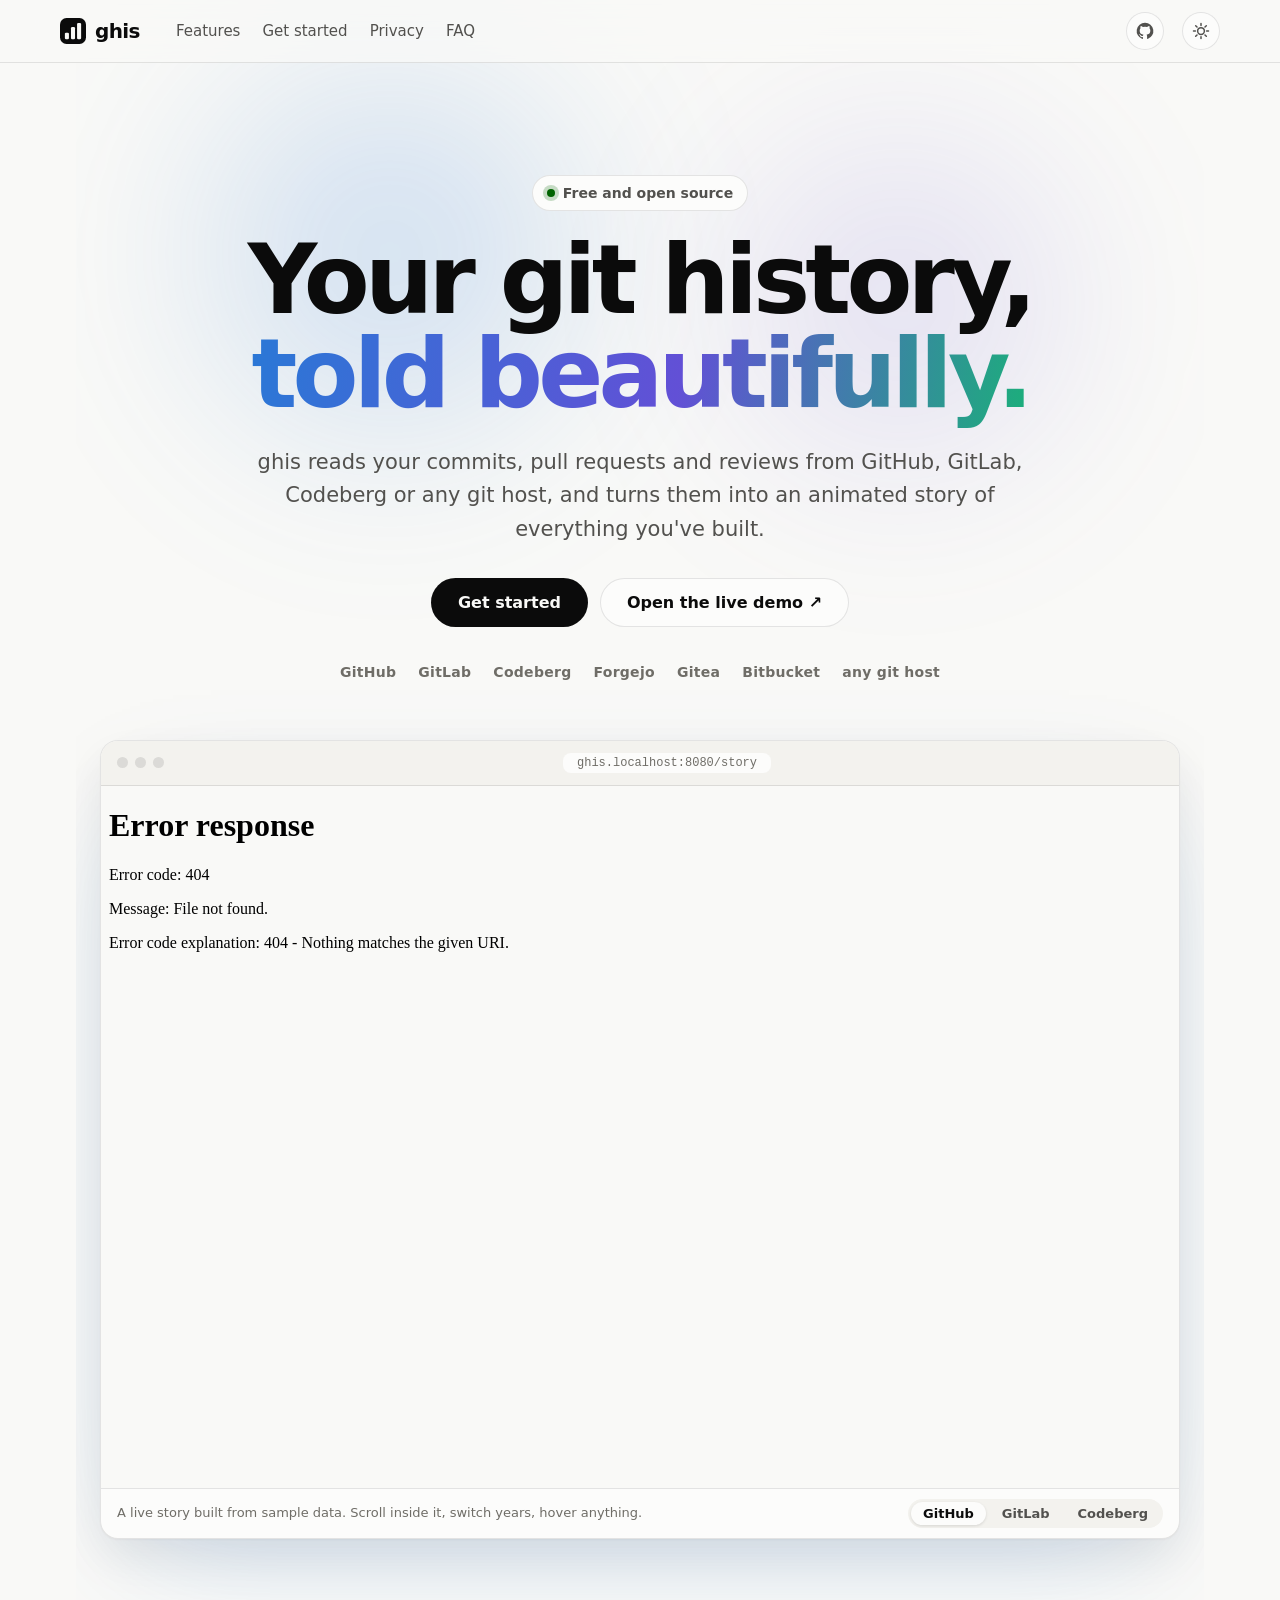
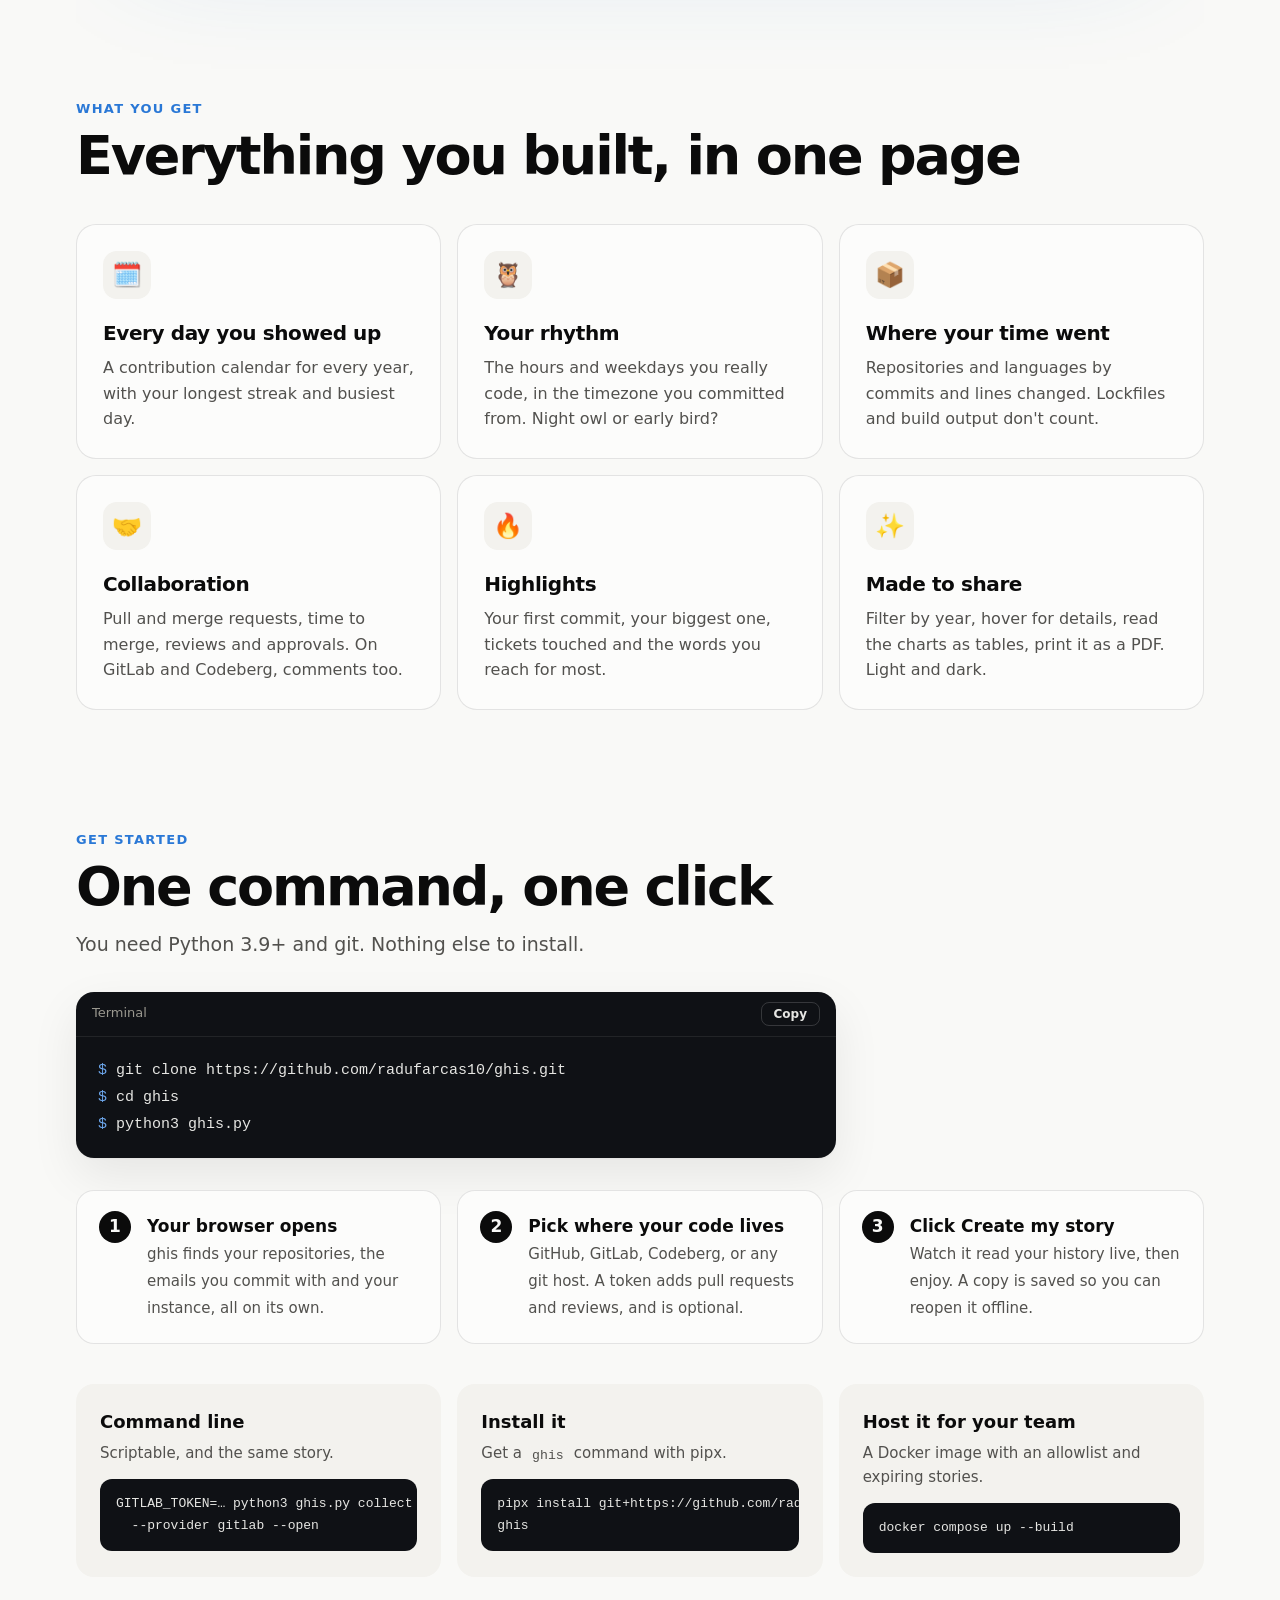
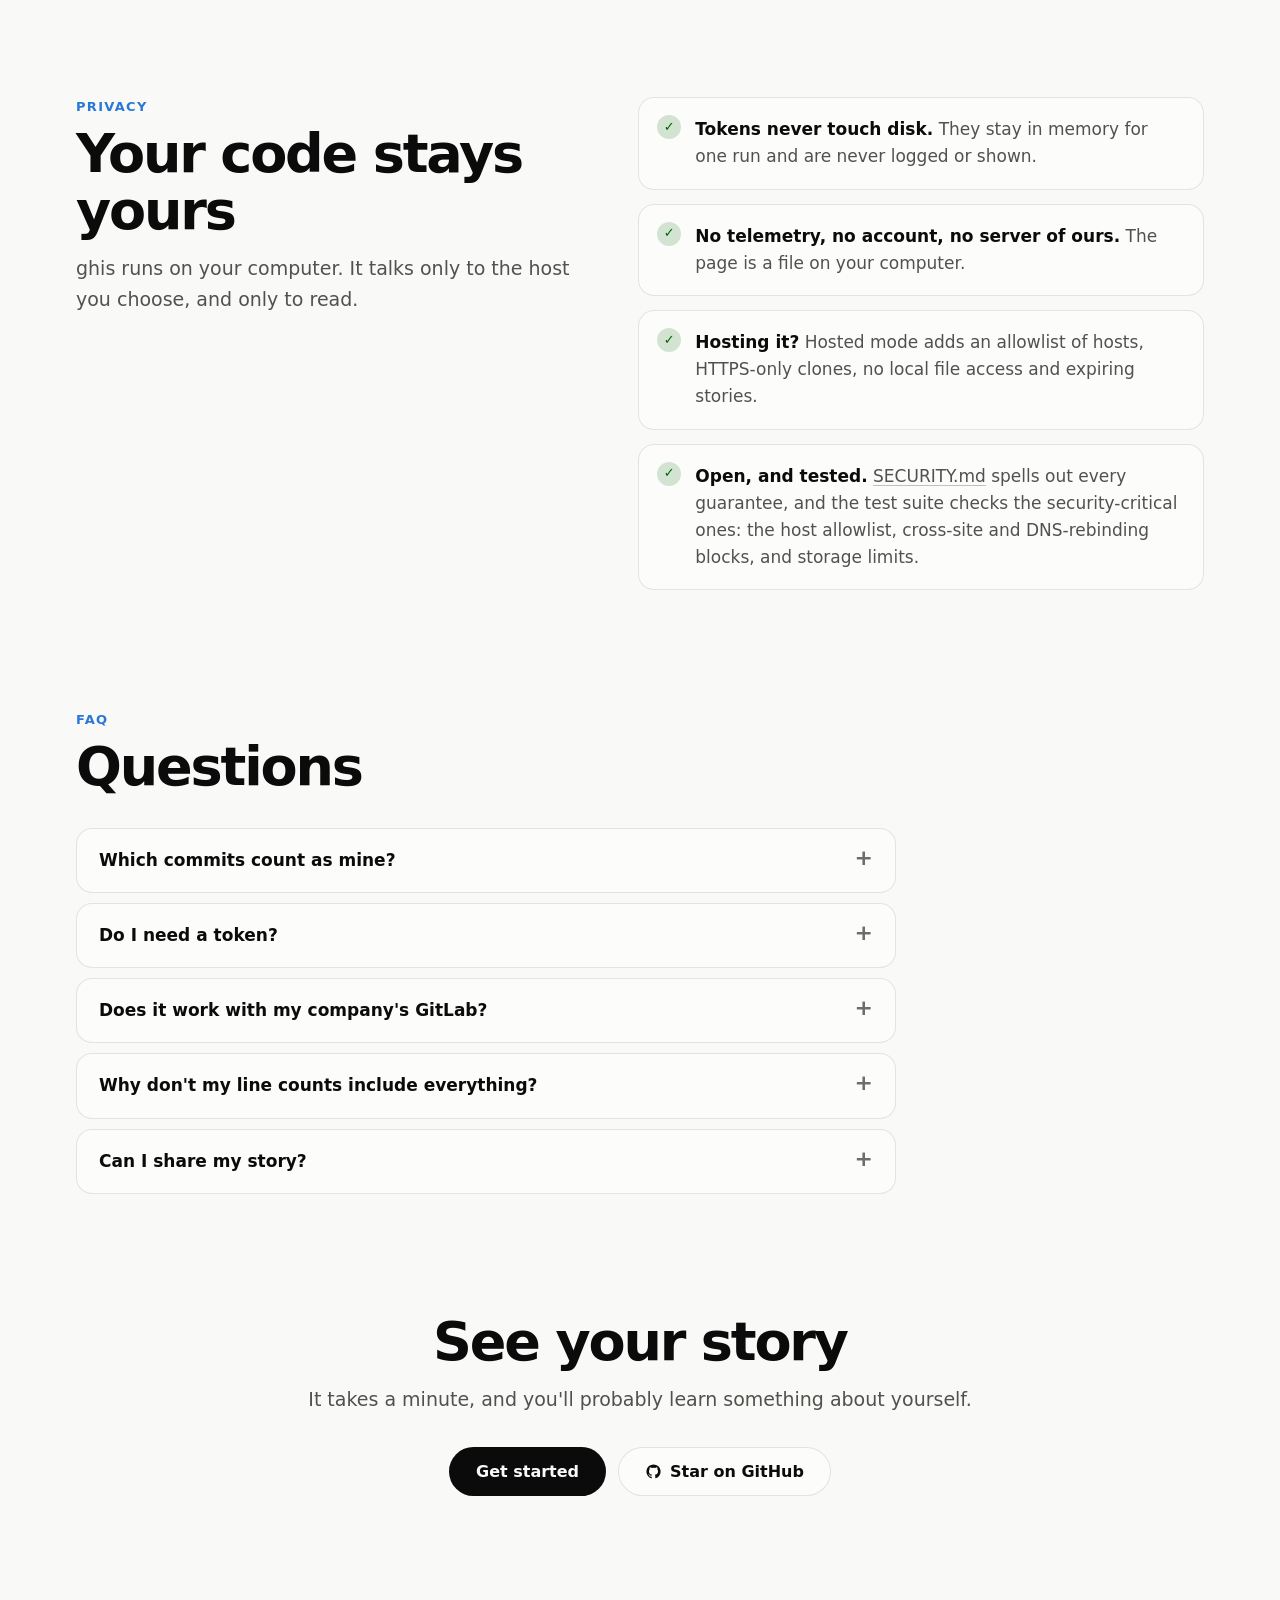
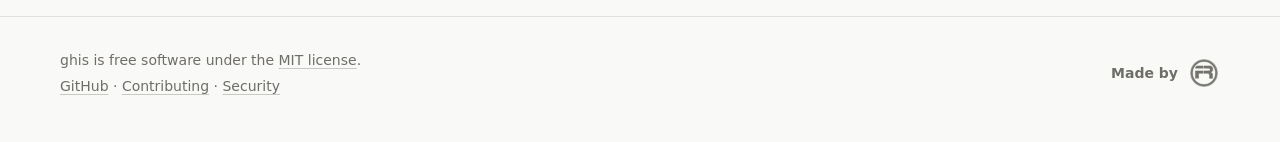
==== site/index.html @ 4e474284 "fix:v0.0.0.1footer" ====
<!doctype html>
<html lang="en">
<head>
	<meta charset="utf-8">
	<meta name="viewport" content="width=device-width, initial-scale=1">
	<meta name="color-scheme" content="light dark">
	<title>ghis · Your git history, told beautifully</title>
	<meta name="description" content="Turn your commits, pull requests and reviews from GitHub, GitLab, Codeberg or any git host into an animated story. Free, open source, private.">
	<meta name="author" content="Radu Farcas">
	<meta name="robots" content="index, follow, max-image-preview:large">
	<link rel="canonical" href="https://radufarcas10.github.io/ghis/">
	<meta name="theme-color" content="#f9f9f7" media="(prefers-color-scheme: light)">
	<meta name="theme-color" content="#0d0d0d" media="(prefers-color-scheme: dark)">

	<!-- Link previews (Open Graph: Slack, LinkedIn, Discord, iMessage...; Twitter / X) -->
	<meta property="og:site_name" content="ghis">
	<meta property="og:type" content="website">
	<meta property="og:url" content="https://radufarcas10.github.io/ghis/">
	<meta property="og:title" content="ghis · Your git history, told beautifully">
	<meta property="og:description" content="An animated story of everything you've built: your calendar, coding rhythm, repositories, languages, pull requests and highlights. Free and open source.">
	<meta property="og:image" content="https://radufarcas10.github.io/ghis/og.png">
	<meta property="og:image:width" content="1200">
	<meta property="og:image:height" content="630">
	<meta property="og:image:alt" content="ghis: your git history, told beautifully. A contribution calendar beside the title.">
	<meta property="og:locale" content="en_US">
	<meta name="twitter:card" content="summary_large_image">
	<meta name="twitter:title" content="ghis · Your git history, told beautifully">
	<meta name="twitter:description" content="An animated story of your commits, pull requests and reviews from GitHub, GitLab, Codeberg or any git host.">
	<meta name="twitter:image" content="https://radufarcas10.github.io/ghis/og.png">
	<meta name="twitter:image:alt" content="ghis: your git history, told beautifully.">

	<link rel="icon" href="favicon.svg" type="image/svg+xml">
	<link rel="icon" href="icon-192.png" type="image/png" sizes="192x192">
	<link rel="apple-touch-icon" href="apple-touch-icon.png">
	<link rel="manifest" href="site.webmanifest">
	<link rel="stylesheet" href="site.css">
	<script src="theme.js"></script>
	<script type="application/ld+json">
{
	"@context": "https://schema.org",
	"@graph": [
		{
			"@type": "WebSite",
			"@id": "https://radufarcas10.github.io/ghis/#website",
			"url": "https://radufarcas10.github.io/ghis/",
			"name": "ghis",
			"description": "Turn your commits, pull requests and reviews from GitHub, GitLab, Codeberg or any git host into an animated story. Free, open source, private.",
			"inLanguage": "en"
		},
		{
			"@type": "SoftwareApplication",
			"@id": "https://radufarcas10.github.io/ghis/#app",
			"name": "ghis",
			"url": "https://radufarcas10.github.io/ghis/",
			"description": "Turn your commits, pull requests and reviews from GitHub, GitLab, Codeberg or any git host into an animated story. Free, open source, private.",
			"applicationCategory": "DeveloperApplication",
			"operatingSystem": "Linux, macOS, Windows",
			"softwareRequirements": "Python 3.9+, git 2.31+",
			"license": "https://opensource.org/licenses/MIT",
			"isAccessibleForFree": true,
			"offers": {
				"@type": "Offer",
				"price": "0",
				"priceCurrency": "USD"
			},
			"image": "https://radufarcas10.github.io/ghis/og.png",
			"screenshot": "https://radufarcas10.github.io/ghis/og.png",
			"author": {
				"@type": "Person",
				"name": "Radu Farcas",
				"url": "https://radufarcas.dev"
			},
			"sameAs": [
				"https://github.com/radufarcas10/ghis"
			]
		},
		{
			"@type": "SoftwareSourceCode",
			"name": "ghis",
			"codeRepository": "https://github.com/radufarcas10/ghis",
			"programmingLanguage": [
				"Python",
				"JavaScript"
			],
			"license": "https://opensource.org/licenses/MIT",
			"targetProduct": {
				"@id": "https://radufarcas10.github.io/ghis/#app"
			}
		},
		{
			"@type": "FAQPage",
			"mainEntity": [
				{
					"@type": "Question",
					"name": "Which commits count as mine?",
					"acceptedAnswer": {
						"@type": "Answer",
						"text": "Commits whose author email is one of yours. ghis finds them on its own: your account's emails, plus every address you committed with under your git name. You can add more."
					}
				},
				{
					"@type": "Question",
					"name": "Do I need a token?",
					"acceptedAnswer": {
						"@type": "Answer",
						"text": "No. Without one, ghis reads the repositories already on your computer. With a token it also includes pull or merge requests, reviews, repositories you never cloned and, on GitLab and Codeberg, your comments. If the gh or glab CLI is signed in, ghis uses that."
					}
				},
				{
					"@type": "Question",
					"name": "Does it work with my company's GitLab?",
					"acceptedAnswer": {
						"@type": "Answer",
						"text": "Yes. Self-managed GitLab, GitHub Enterprise Server, Forgejo and Gitea all work. ghis even reads your instance from the remotes of the repositories you have checked out."
					}
				},
				{
					"@type": "Question",
					"name": "Why don't my line counts include everything?",
					"acceptedAnswer": {
						"@type": "Answer",
						"text": "Lockfiles, build output, vendored code and snapshots are left out, so one npm install doesn't outweigh a year of work. Pass --count-all-files to include them."
					}
				},
				{
					"@type": "Question",
					"name": "Can I share my story?",
					"acceptedAnswer": {
						"@type": "Answer",
						"text": "Yes: print it to PDF, or share out/history.json and open it on any ghis server. Remember that it contains your commit messages and repository names."
					}
				}
			]
		}
	]
}
	</script>
</head>
<body>
	<header class="nav">
		<a class="brand" href="#top" aria-label="ghis home">
			<svg width="1em" height="1em" viewBox="0 0 32 32" aria-hidden="true"><rect width="32" height="32" rx="8" fill="currentColor"/><g fill="var(--page)"><rect x="6" y="18" width="5" height="8" rx="1.5"/><rect x="13.5" y="11" width="5" height="15" rx="1.5"/><rect x="21" y="6" width="5" height="20" rx="1.5"/></g></svg>
			ghis
		</a>
		<nav class="nav-links" aria-label="Sections">
			<a href="#features">Features</a>
			<a href="#start">Get started</a>
			<a href="#privacy">Privacy</a>
			<a href="#faq">FAQ</a>
		</nav>
		<span class="spacer"></span>
		<a class="btn primary small nav-cta" href="#start">Get started</a>
		<a class="icon-btn github" data-repo-link href="https://github.com/radufarcas10/ghis" target="_blank" rel="noopener" aria-label="ghis on GitHub" title="ghis on GitHub">
				<svg width="1em" height="1em" viewBox="0 0 24 24" aria-hidden="true"><path fill="currentColor" d="M12 2a10 10 0 0 0-3.16 19.49c.5.09.68-.22.68-.48v-1.7c-2.78.6-3.37-1.34-3.37-1.34-.45-1.16-1.11-1.47-1.11-1.47-.91-.62.07-.6.07-.6 1 .07 1.53 1.03 1.53 1.03.9 1.52 2.34 1.08 2.91.83.09-.65.35-1.08.63-1.33-2.22-.25-4.55-1.11-4.55-4.94 0-1.09.39-1.98 1.03-2.68-.1-.25-.45-1.27.1-2.64 0 0 .84-.27 2.75 1.02a9.6 9.6 0 0 1 5 0c1.91-1.29 2.75-1.02 2.75-1.02.55 1.37.2 2.39.1 2.64.64.7 1.03 1.59 1.03 2.68 0 3.84-2.34 4.68-4.57 4.93.36.31.68.92.68 1.85v2.74c0 .27.18.58.69.48A10 10 0 0 0 12 2Z"/></svg>
			</a>
		<button class="icon-btn" type="button" data-theme-toggle aria-label="Switch light or dark theme">
			<svg width="1em" height="1em" viewBox="0 0 24 24" fill="none" stroke="currentColor" stroke-width="2" stroke-linecap="round" aria-hidden="true"><circle cx="12" cy="12" r="4.5"/><path d="M12 2v2.5M12 19.5V22M2 12h2.5M19.5 12H22M4.9 4.9l1.8 1.8M17.3 17.3l1.8 1.8M4.9 19.1l1.8-1.8M17.3 6.7l1.8-1.8"/></svg>
		</button>
	</header>

	<main id="top">
		<section class="hero">
			<p class="badge"><span class="dot" aria-hidden="true"></span>Free and open source</p>
			<h1>Your git history,<br><em>told beautifully.</em></h1>
			<p class="lead">ghis reads your commits, pull requests and reviews from GitHub, GitLab, Codeberg or any git host, and turns them into an animated story of everything you've built.</p>
			<div class="cta">
				<a class="btn primary" href="#start">Get started</a>
				<a class="btn" href="demo/" target="_blank" rel="noopener" id="demo-open">Open the live demo ↗</a>
			</div>
			<p class="hosts" aria-label="Works with">
				<span>GitHub</span><span>GitLab</span><span>Codeberg</span><span>Forgejo</span><span>Gitea</span><span>Bitbucket</span><span>any git host</span>
			</p>

			<figure class="window">
				<div class="window-bar" aria-hidden="true"><i></i><i></i><i></i><span>ghis.localhost:8080/story</span></div>
				<div class="frame">
					<iframe src="demo/" title="A live ghis story built from sample data" loading="lazy" id="demo-frame"></iframe>
					<a class="tap" id="demo-tap" href="demo/" target="_blank" rel="noopener"><span>Tap to open the live demo ↗</span></a>
				</div>
				<figcaption>
					<span>A live story built from sample data. Scroll inside it, switch years, hover anything.</span>
					<span class="demo-switch" role="group" aria-label="Demo story">
						<button type="button" data-demo="demo/" aria-pressed="true">GitHub</button>
						<button type="button" data-demo="demo/gitlab/" aria-pressed="false">GitLab</button>
						<button type="button" data-demo="demo/codeberg/" aria-pressed="false">Codeberg</button>
					</span>
				</figcaption>
			</figure>
		</section>

		<section class="block reveal" id="features">
			<p class="kicker">What you get</p>
			<h2>Everything you built, in one page</h2>
			<div class="features">
				<article class="feature"><span class="f-icon" aria-hidden="true">🗓️</span><h3>Every day you showed up</h3><p>A contribution calendar for every year, with your longest streak and busiest day.</p></article>
				<article class="feature"><span class="f-icon" aria-hidden="true">🦉</span><h3>Your rhythm</h3><p>The hours and weekdays you really code, in the timezone you committed from. Night owl or early bird?</p></article>
				<article class="feature"><span class="f-icon" aria-hidden="true">📦</span><h3>Where your time went</h3><p>Repositories and languages by commits and lines changed. Lockfiles and build output don't count.</p></article>
				<article class="feature"><span class="f-icon" aria-hidden="true">🤝</span><h3>Collaboration</h3><p>Pull and merge requests, time to merge, reviews and approvals. On GitLab and Codeberg, comments too.</p></article>
				<article class="feature"><span class="f-icon" aria-hidden="true">🔥</span><h3>Highlights</h3><p>Your first commit, your biggest one, tickets touched and the words you reach for most.</p></article>
				<article class="feature"><span class="f-icon" aria-hidden="true">✨</span><h3>Made to share</h3><p>Filter by year, hover for details, read the charts as tables, print it as a PDF. Light and dark.</p></article>
			</div>
		</section>

		<section class="block reveal" id="start">
			<p class="kicker">Get started</p>
			<h2>One command, one click</h2>
			<p class="sub">You need Python 3.9+ and git. Nothing else to install.</p>
			<div class="code-card">
				<div class="code-head"><span>Terminal</span><button class="copy" type="button" data-copy="quickstart">Copy</button></div>
				<pre id="quickstart"><code><span class="c">$</span> git clone <span data-repo-clone>https://github.com/radufarcas10/ghis.git</span>
<span class="c">$</span> cd ghis
<span class="c">$</span> python3 ghis.py</code></pre>
			</div>
			<ol class="steps">
				<li><b>Your browser opens</b><span>ghis finds your repositories, the emails you commit with and your instance, all on its own.</span></li>
				<li><b>Pick where your code lives</b><span>GitHub, GitLab, Codeberg, or any git host. A token adds pull requests and reviews, and is optional.</span></li>
				<li><b>Click Create my story</b><span>Watch it read your history live, then enjoy. A copy is saved so you can reopen it offline.</span></li>
			</ol>

			<div class="ways">
				<article class="way">
					<h3>Command line</h3>
					<p>Scriptable, and the same story.</p>
					<pre><code>GITLAB_TOKEN=… python3 ghis.py collect \
  --provider gitlab --open</code></pre>
				</article>
				<article class="way">
					<h3>Install it</h3>
					<p>Get a <code>ghis</code> command with pipx.</p>
					<pre><code>pipx install <span data-repo-pip>git+https://github.com/radufarcas10/ghis</span>
ghis</code></pre>
				</article>
				<article class="way">
					<h3>Host it for your team</h3>
					<p>A Docker image with an allowlist and expiring stories.</p>
					<pre><code>docker compose up --build</code></pre>
				</article>
			</div>
		</section>

		<section class="block reveal split" id="privacy">
			<div>
				<p class="kicker">Privacy</p>
				<h2>Your code stays yours</h2>
				<p class="sub">ghis runs on your computer. It talks only to the host you choose, and only to read.</p>
			</div>
			<ul class="checks">
				<li><b>Tokens never touch disk.</b> They stay in memory for one run and are never logged or shown.</li>
				<li><b>No telemetry, no account, no server of ours.</b> The page is a file on your computer.</li>
				<li><b>Hosting it?</b> Hosted mode adds an allowlist of hosts, HTTPS-only clones, no local file access and expiring stories.</li>
				<li><b>Open, and tested.</b> <a data-repo-file="SECURITY.md" href="https://github.com/radufarcas10/ghis/blob/main/SECURITY.md">SECURITY.md</a> spells out every guarantee, and the test suite checks the security-critical ones: the host allowlist, cross-site and DNS-rebinding blocks, and storage limits.</li>
			</ul>
		</section>

		<section class="block reveal" id="faq">
			<p class="kicker">FAQ</p>
			<h2>Questions</h2>
			<div class="faq">
				<details><summary>Which commits count as mine?</summary><div class="answer"><p>Commits whose author email is one of yours. ghis finds them on its own: your account's emails, plus every address you committed with under your git name. You can add more.</p></div></details>
				<details><summary>Do I need a token?</summary><div class="answer"><p>No. Without one, ghis reads the repositories already on your computer. With a token it also includes pull or merge requests, reviews, repositories you never cloned and, on GitLab and Codeberg, your comments. If the <code>gh</code> or <code>glab</code> CLI is signed in, ghis uses that.</p></div></details>
				<details><summary>Does it work with my company's GitLab?</summary><div class="answer"><p>Yes. Self-managed GitLab, GitHub Enterprise Server, Forgejo and Gitea all work. ghis even reads your instance from the remotes of the repositories you have checked out.</p></div></details>
				<details><summary>Why don't my line counts include everything?</summary><div class="answer"><p>Lockfiles, build output, vendored code and snapshots are left out, so one <code>npm install</code> doesn't outweigh a year of work. Pass <code>--count-all-files</code> to include them.</p></div></details>
				<details><summary>Can I share my story?</summary><div class="answer"><p>Yes: print it to PDF, or share <code>out/history.json</code> and open it on any ghis server. Remember that it contains your commit messages and repository names.</p></div></details>
			</div>
		</section>

		<section class="block final reveal">
			<h2>See your story</h2>
			<p class="sub">It takes a minute, and you'll probably learn something about yourself.</p>
			<div class="cta">
				<a class="btn primary" href="#start">Get started</a>
				<a class="btn" data-repo-link href="https://github.com/radufarcas10/ghis" target="_blank" rel="noopener"><svg width="1em" height="1em" viewBox="0 0 24 24" aria-hidden="true"><path fill="currentColor" d="M12 2a10 10 0 0 0-3.16 19.49c.5.09.68-.22.68-.48v-1.7c-2.78.6-3.37-1.34-3.37-1.34-.45-1.16-1.11-1.47-1.11-1.47-.91-.62.07-.6.07-.6 1 .07 1.53 1.03 1.53 1.03.9 1.52 2.34 1.08 2.91.83.09-.65.35-1.08.63-1.33-2.22-.25-4.55-1.11-4.55-4.94 0-1.09.39-1.98 1.03-2.68-.1-.25-.45-1.27.1-2.64 0 0 .84-.27 2.75 1.02a9.6 9.6 0 0 1 5 0c1.91-1.29 2.75-1.02 2.75-1.02.55 1.37.2 2.39.1 2.64.64.7 1.03 1.59 1.03 2.68 0 3.84-2.34 4.68-4.57 4.93.36.31.68.92.68 1.85v2.74c0 .27.18.58.69.48A10 10 0 0 0 12 2Z"/></svg>Star on GitHub</a>
			</div>
		</section>
	</main>

	<footer class="foot">
		<div class="foot-inner">
			<div>
				<p>ghis is free software under the <a data-repo-file="LICENSE" href="https://github.com/radufarcas10/ghis/blob/main/LICENSE">MIT license</a>.</p>
				<p><a data-repo-link href="https://github.com/radufarcas10/ghis">GitHub</a> · <a data-repo-file="CONTRIBUTING.md" href="https://github.com/radufarcas10/ghis/blob/main/CONTRIBUTING.md">Contributing</a> · <a data-repo-file="SECURITY.md" href="https://github.com/radufarcas10/ghis/blob/main/SECURITY.md">Security</a></p>
			</div>
			<a class="maker" href="https://radufarcas.dev" target="_blank" rel="noopener author" title="Radu Farcas · radufarcas.dev">
				Made by <span class="maker-logo" role="img" aria-label="Radu Farcas"></span>
			</a>
		</div>
	</footer>

	<script src="site.js"></script>
</body>
</html>
---- site/site.css ----
/* ghis website. Same tokens as the app (src/ghis/web/style.css) so the two feel like one product. */

:root {
	color-scheme: light;
	--page: #f9f9f7;
	--surface: #fcfcfb;
	--surface-2: #f3f2ee;
	--ink: #0b0b0b;
	--ink-2: #52514e;
	--muted: #6f6d67;
	--border: rgba(11, 11, 11, 0.1);
	--shadow: 0 1px 2px rgba(11, 11, 11, 0.04), 0 18px 48px rgba(11, 11, 11, 0.08);
	--accent: #2a78d6;
	--violet: #6250d6;
	--aqua: #1baf7a;
	--good: #006300;
	--code: #0f1115;
	--code-ink: #e6e6e3;
	--glow-1: rgba(42, 120, 214, 0.22);
	--glow-2: rgba(98, 80, 214, 0.16);
	--font: system-ui, -apple-system, 'Segoe UI', Roboto, sans-serif;
	--mono: ui-monospace, 'SF Mono', 'Cascadia Mono', Menlo, monospace;
	--ease: cubic-bezier(0.2, 0.8, 0.2, 1);
}

@media (prefers-color-scheme: dark) {
	:root:not([data-theme='light']) {
		color-scheme: dark;
		--page: #0d0d0d;
		--surface: #1a1a19;
		--surface-2: #232321;
		--ink: #f0efec;
		--ink-2: #c3c2b7;
		--muted: #9a988f;
		--border: rgba(255, 255, 255, 0.1);
		--shadow: 0 1px 2px rgba(0, 0, 0, 0.5), 0 18px 48px rgba(0, 0, 0, 0.45);
		--accent: #3987e5;
		--violet: #9085e9;
		--aqua: #199e70;
		--good: #0ca30c;
		--code: #121212;
		--glow-1: rgba(57, 135, 229, 0.24);
		--glow-2: rgba(144, 133, 233, 0.18);
	}
}

:root[data-theme='dark'] {
	color-scheme: dark;
	--page: #0d0d0d;
	--surface: #1a1a19;
	--surface-2: #232321;
	--ink: #f0efec;
	--ink-2: #c3c2b7;
	--muted: #9a988f;
	--border: rgba(255, 255, 255, 0.1);
	--shadow: 0 1px 2px rgba(0, 0, 0, 0.5), 0 18px 48px rgba(0, 0, 0, 0.45);
	--accent: #3987e5;
	--violet: #9085e9;
	--aqua: #199e70;
	--good: #0ca30c;
	--code: #121212;
	--glow-1: rgba(57, 135, 229, 0.24);
	--glow-2: rgba(144, 133, 233, 0.18);
}

/* Theme switch, shared with the app's theme.js. */
::view-transition-old(root), ::view-transition-new(root) {
	animation-duration: 0.6s;
	animation-timing-function: cubic-bezier(0.4, 0, 0.2, 1);
}
.theme-fade, .theme-fade * { transition: background-color 0.6s ease, color 0.6s ease, border-color 0.6s ease !important; }

*, *::before, *::after { box-sizing: border-box; }
[hidden] { display: none !important; }
html { scroll-behavior: smooth; scroll-padding-top: 80px; -webkit-text-size-adjust: 100%; }
body { margin: 0; background: var(--page); color: var(--ink); font: 17px/1.6 var(--font); -webkit-font-smoothing: antialiased; overflow-x: hidden; }
a { color: inherit; text-underline-offset: 3px; text-decoration-color: color-mix(in srgb, currentColor 35%, transparent); }
a:hover { text-decoration-color: currentColor; }
code { font: 0.88em var(--mono); background: var(--surface-2); padding: 0.12em 0.4em; border-radius: 6px; }
:focus-visible { outline: 2px solid var(--accent); outline-offset: 3px; border-radius: 6px; }

/* ------------------------------------------------------------------ nav */

.nav {
	position: sticky; top: 0; z-index: 10; display: flex; align-items: center; gap: 18px;
	padding: 12px max(16px, calc((100vw - 1160px) / 2));
	background: color-mix(in srgb, var(--page) 76%, transparent);
	backdrop-filter: saturate(1.5) blur(16px); -webkit-backdrop-filter: saturate(1.5) blur(16px);
	border-bottom: 1px solid var(--border);
}
.brand { display: inline-flex; align-items: center; gap: 9px; font-weight: 800; font-size: 20px; letter-spacing: -0.03em; text-decoration: none; }
.brand svg { width: 26px; height: 26px; }
.nav-links { display: flex; gap: 22px; margin-left: 18px; }
.nav-links a { text-decoration: none; color: var(--ink-2); font-size: 15px; font-weight: 500; }
.nav-links a:hover { color: var(--ink); }
.spacer { flex: 1; }

.btn {
	display: inline-flex; align-items: center; gap: 8px; padding: 11px 20px; border-radius: 999px;
	border: 1px solid var(--border); background: var(--surface); color: var(--ink);
	font: 600 15px var(--font); text-decoration: none; cursor: pointer;
	transition: transform 0.18s var(--ease), box-shadow 0.25s;
}
.btn:hover { transform: translateY(-2px); box-shadow: var(--shadow); }
.btn.primary { background: var(--ink); color: var(--page); border-color: transparent; }
.btn.ghost { padding: 7px 14px; font-size: 14px; }
.btn.small { padding: 7px 14px; font-size: 14px; }
.nav-cta { display: none; }
.btn svg { width: 17px; height: 17px; }
.icon-btn { display: grid; place-items: center; width: 38px; height: 38px; border-radius: 50%; border: 1px solid var(--border); background: var(--surface); color: var(--ink-2); cursor: pointer; transition: transform 0.25s var(--ease); }
.icon-btn:hover { transform: rotate(-15deg); color: var(--ink); }
.icon-btn svg { width: 18px; height: 18px; }
.icon-btn.github svg { width: 20px; height: 20px; }

/* ------------------------------------------------------------------ hero */

main { max-width: 1160px; margin: 0 auto; padding: 0 16px; }

.hero {
	position: relative; isolation: isolate; text-align: center; padding: clamp(56px, 10vw, 112px) 0 40px;
	/* The glows below are wider than a phone; clipped here they cannot widen the page (which
	   phones answer by zooming the whole page out). `hidden` is the fallback for old Safari. */
	overflow-x: hidden;
	overflow-x: clip;
}
.hero::before, .hero::after {
	content: ''; position: absolute; z-index: -1; border-radius: 50%; filter: blur(70px); pointer-events: none;
	animation: drift 20s ease-in-out infinite alternate;
}
.hero::before { width: 620px; height: 620px; left: calc(50% - 560px); top: -120px; background: radial-gradient(circle, var(--glow-1), transparent 65%); }
.hero::after { width: 560px; height: 560px; left: calc(50% - 20px); top: -40px; background: radial-gradient(circle, var(--glow-2), transparent 65%); animation-direction: alternate-reverse; animation-duration: 24s; }
@keyframes drift { from { transform: translate3d(-40px, 0, 0) scale(1); } to { transform: translate3d(50px, 40px, 0) scale(1.15); } }
@keyframes rise { from { transform: translateY(26px); opacity: 0; } }

.badge {
	display: inline-flex; align-items: center; gap: 8px; margin: 0 0 22px; padding: 6px 14px; border-radius: 999px;
	background: var(--surface); border: 1px solid var(--border); font-size: 14px; font-weight: 600; color: var(--ink-2);
	animation: rise 0.8s var(--ease) both;
}
.badge .dot { width: 8px; height: 8px; border-radius: 50%; background: var(--good); box-shadow: 0 0 0 4px color-mix(in srgb, var(--good) 22%, transparent); }
.hero h1 { margin: 0; font-size: clamp(44px, 8.4vw, 96px); line-height: 0.98; letter-spacing: -0.05em; font-weight: 850; animation: rise 0.9s 0.08s var(--ease) both; }
.hero h1 em { font-style: normal; background: linear-gradient(100deg, var(--accent), var(--violet) 55%, var(--aqua)); -webkit-background-clip: text; background-clip: text; color: transparent; }
.lead { max-width: 60ch; margin: 24px auto 0; font-size: clamp(17px, 2.1vw, 21px); color: var(--ink-2); animation: rise 0.9s 0.16s var(--ease) both; }
.cta { display: flex; flex-wrap: wrap; gap: 12px; justify-content: center; margin-top: 32px; animation: rise 0.9s 0.24s var(--ease) both; }
.cta .btn { padding: 14px 26px; font-size: 16px; }

.hosts { display: flex; flex-wrap: wrap; justify-content: center; gap: 8px 22px; margin: 34px 0 0; color: var(--muted); font-size: 14px; font-weight: 600; letter-spacing: 0.02em; animation: rise 0.9s 0.3s var(--ease) both; }

.window {
	margin: 56px auto 0; max-width: 1080px; border-radius: 18px; overflow: hidden;
	background: var(--surface); border: 1px solid var(--border); box-shadow: var(--shadow), 0 40px 120px -40px var(--glow-1);
	animation: rise 1.1s 0.35s var(--ease) both;
}
.window-bar { display: flex; align-items: center; gap: 7px; padding: 12px 16px; border-bottom: 1px solid var(--border); background: var(--surface-2); }
.window-bar i { width: 11px; height: 11px; border-radius: 50%; background: var(--border); }
.window-bar span { margin: 0 auto; padding: 3px 14px; border-radius: 8px; background: var(--surface); font: 12px var(--mono); color: var(--muted); }
.frame { position: relative; }
.window iframe { display: block; width: 100%; height: min(78vh, 760px); border: 0; background: var(--page); }
.tap { display: none; }
.window figcaption { display: flex; flex-wrap: wrap; align-items: center; justify-content: space-between; gap: 10px; padding: 10px 16px; font-size: 13px; color: var(--muted); border-top: 1px solid var(--border); }
.demo-switch { display: inline-flex; gap: 4px; padding: 3px; border-radius: 999px; background: var(--surface-2); }
.demo-switch button { border: 0; background: transparent; color: var(--ink-2); font: 600 13px var(--font); padding: 4px 12px; border-radius: 999px; cursor: pointer; }
.demo-switch button[aria-pressed='true'] { background: var(--surface); color: var(--ink); box-shadow: 0 1px 3px rgba(0, 0, 0, 0.12); }

/* ------------------------------------------------------------------ blocks */

.block { padding: clamp(64px, 10vw, 120px) 0 0; }
.kicker { margin: 0 0 8px; font-size: 13px; font-weight: 700; letter-spacing: 0.1em; text-transform: uppercase; color: var(--accent); }
.block h2 { margin: 0; font-size: clamp(32px, 5vw, 54px); line-height: 1.05; letter-spacing: -0.04em; }
.sub { margin: 14px 0 0; font-size: 19px; color: var(--ink-2); max-width: 56ch; }

.reveal { opacity: 0; transform: translateY(30px); transition: opacity 0.9s var(--ease), transform 0.9s var(--ease); }
.reveal.in { opacity: 1; transform: none; }

.features { display: grid; grid-template-columns: repeat(auto-fit, minmax(min(100%, 300px), 1fr)); gap: 16px; margin-top: 40px; }
.feature {
	padding: 26px; border-radius: 20px; background: var(--surface); border: 1px solid var(--border);
	transition: transform 0.3s var(--ease), box-shadow 0.3s;
}
.feature:hover { transform: translateY(-4px); box-shadow: var(--shadow); }
.f-icon { display: inline-grid; place-items: center; width: 48px; height: 48px; border-radius: 14px; background: var(--surface-2); font-size: 24px; }
.feature h3 { margin: 18px 0 6px; font-size: 20px; letter-spacing: -0.02em; }
.feature p { margin: 0; color: var(--ink-2); font-size: 16px; }
.reveal .feature { opacity: 0; transform: translateY(18px); transition: opacity 0.7s var(--ease), transform 0.7s var(--ease), box-shadow 0.3s; }
.reveal.in .feature { opacity: 1; transform: none; }
.reveal.in .feature:nth-child(2) { transition-delay: 0.06s; }
.reveal.in .feature:nth-child(3) { transition-delay: 0.12s; }
.reveal.in .feature:nth-child(4) { transition-delay: 0.18s; }
.reveal.in .feature:nth-child(5) { transition-delay: 0.24s; }
.reveal.in .feature:nth-child(6) { transition-delay: 0.3s; }
.reveal.in .feature:hover { transform: translateY(-4px); transition-delay: 0s; }

/* ------------------------------------------------------------------ get started */

.code-card { margin-top: 32px; border-radius: 18px; overflow: hidden; background: var(--code); color: var(--code-ink); box-shadow: var(--shadow); max-width: 760px; }
.code-head { display: flex; align-items: center; justify-content: space-between; padding: 10px 16px; border-bottom: 1px solid rgba(255, 255, 255, 0.08); font-size: 13px; color: #9a988f; }
.copy { border: 1px solid rgba(255, 255, 255, 0.16); background: transparent; color: #e6e6e3; border-radius: 8px; padding: 4px 12px; font: 600 12px var(--font); cursor: pointer; }
.copy:hover { background: rgba(255, 255, 255, 0.08); }
.code-card pre { margin: 0; padding: 20px 22px; overflow-x: auto; font: 15px/1.8 var(--mono); }
.code-card pre code { background: none; padding: 0; font: inherit; color: inherit; }
.code-card .c { color: #6da7ec; user-select: none; }

.steps { list-style: none; counter-reset: step; padding: 0; margin: 32px 0 0; display: grid; grid-template-columns: repeat(auto-fit, minmax(min(100%, 280px), 1fr)); gap: 16px; }
.steps li { counter-increment: step; position: relative; padding: 22px 22px 22px 70px; border-radius: 18px; background: var(--surface); border: 1px solid var(--border); }
.steps li::before { content: counter(step); position: absolute; left: 22px; top: 20px; display: grid; place-items: center; width: 32px; height: 32px; border-radius: 50%; background: var(--ink); color: var(--page); font-weight: 800; }
.steps b { display: block; font-size: 17px; }
.steps span { color: var(--ink-2); font-size: 15px; }

.ways { display: grid; grid-template-columns: repeat(auto-fit, minmax(min(100%, 300px), 1fr)); gap: 16px; margin-top: 40px; }
.way { padding: 24px; border-radius: 18px; background: var(--surface-2); }
.way h3 { margin: 0; font-size: 18px; }
.way p { margin: 4px 0 14px; color: var(--ink-2); font-size: 15px; }
.way pre { margin: 0; padding: 14px 16px; border-radius: 12px; background: var(--code); color: var(--code-ink); overflow-x: auto; font: 13px/1.7 var(--mono); }
.way pre code { background: none; padding: 0; font: inherit; }

/* ------------------------------------------------------------------ privacy, faq, final */

.split { display: grid; grid-template-columns: minmax(0, 1fr) minmax(0, 1.1fr); gap: 48px; align-items: start; }
.checks { list-style: none; margin: 0; padding: 0; display: grid; gap: 14px; }
.checks li { position: relative; padding: 18px 20px 18px 56px; border-radius: 16px; background: var(--surface); border: 1px solid var(--border); color: var(--ink-2); }
.checks li::before { content: '✓'; position: absolute; left: 18px; top: 17px; display: grid; place-items: center; width: 24px; height: 24px; border-radius: 50%; font-size: 13px; font-weight: 800; color: var(--good); background: color-mix(in srgb, var(--good) 16%, transparent); }
.checks b { color: var(--ink); }

.faq { margin-top: 32px; display: grid; gap: 10px; max-width: 820px; }
.faq details { border-radius: 16px; background: var(--surface); border: 1px solid var(--border); padding: 4px 22px; }
.faq summary { cursor: pointer; padding: 14px 0; font-weight: 650; font-size: 17px; list-style: none; display: flex; justify-content: space-between; gap: 16px; }
.faq summary::-webkit-details-marker { display: none; }
.faq summary::after { content: '+'; font-size: 22px; line-height: 1; color: var(--muted); transition: transform 0.25s var(--ease); }
.faq details[open] summary::after { transform: rotate(45deg); }
.faq .answer { overflow: hidden; }
.faq p { margin: 0 0 16px; color: var(--ink-2); }

.final { text-align: center; padding-bottom: 40px; }
.final .sub { margin-inline: auto; }

.foot { margin-top: 80px; padding: 28px 16px 40px; border-top: 1px solid var(--border); color: var(--muted); font-size: 14px; }
.foot-inner { max-width: 1160px; margin: 0 auto; display: flex; align-items: center; justify-content: space-between; gap: 20px; }
.foot p { margin: 4px 0; }

/* The radufarcas.dev monogram as a mask: its shape, the theme's text color, so it reads
   on both the light and the dark page. */
.maker { display: inline-flex; align-items: center; gap: 10px; flex: none; color: var(--muted); text-decoration: none; font-weight: 600; transition: color 0.25s; }
.maker:hover { color: var(--ink); }
.maker-logo {
	width: 32px; height: 32px; background: currentColor;
	-webkit-mask: url(fr.png) center / contain no-repeat;
	mask: url(fr.png) center / contain no-repeat;
	transition: transform 0.4s var(--ease);
}
.maker:hover .maker-logo { transform: rotate(-20deg); }

/* ------------------------------------------------------------------ 404 */

.lost { min-height: 100vh; display: grid; place-content: center; text-align: center; padding: 24px 16px; }
.lost h1 { margin: 0; font-size: clamp(34px, 7vw, 64px); letter-spacing: -0.04em; line-height: 1.05; }
.lost .sub { margin-inline: auto; }

/* ------------------------------------------------------------------ responsive & preferences */

@media (max-width: 820px) {
	.nav-links { display: none; }
	.nav-cta { display: inline-flex; }
	.split { grid-template-columns: 1fr; gap: 24px; }
	.window iframe { height: 70vh; }
}

/* Phones: a page of its own, not the desktop page squeezed. */
@media (max-width: 640px) {
	body { font-size: 16px; }
	.nav { gap: 10px; padding-block: 10px; }
	.nav .btn.ghost { display: none; }

	.hero { padding: 40px 0 24px; }
	.badge { margin-bottom: 18px; font-size: 13px; }
	.hero h1 { font-size: clamp(30px, 9.2vw, 44px); line-height: 1.04; letter-spacing: -0.045em; }
	.lead { margin-top: 18px; font-size: 17px; }
	.cta { flex-direction: column; align-items: stretch; max-width: 340px; margin: 26px auto 0; }
	.cta .btn { justify-content: center; padding: 14px 20px; }
	.hosts { gap: 6px 14px; margin-top: 26px; font-size: 13px; }

	/* The live demo turns into a zoomed-out preview: the story at twice the width, scaled
	   to half, with nothing to scroll inside it. Tapping opens the real thing. */
	.window { margin-top: 36px; border-radius: 16px; }
	.window-bar { padding: 10px 12px; }
	.window-bar span { font-size: 11px; }
	.frame { height: 440px; overflow: hidden; }
	.window iframe { width: 200%; height: 880px; transform: scale(0.5); transform-origin: 0 0; pointer-events: none; }
	.tap {
		display: flex; position: absolute; inset: 0; align-items: flex-end; justify-content: center;
		padding-bottom: 20px; text-decoration: none;
		background: linear-gradient(to bottom, transparent 45%, color-mix(in srgb, var(--surface) 92%, transparent));
	}
	.tap span { padding: 10px 18px; border-radius: 999px; background: var(--ink); color: var(--page); font-weight: 700; font-size: 15px; box-shadow: var(--shadow); }
	.window figcaption { flex-direction: column; align-items: stretch; text-align: center; }
	.window figcaption > span:first-child { display: none; } /* "scroll inside it" is not how phones get it */
	.demo-switch { justify-content: center; }
	.demo-switch button { flex: 1; }

	.block { padding-top: 64px; }
	.block h2 { font-size: clamp(28px, 8vw, 36px); }
	.sub { font-size: 17px; }

	/* Features: icon beside the text, so six of them fit in a couple of screens. */
	.features { gap: 10px; margin-top: 28px; }
	.feature { display: grid; grid-template-columns: 44px 1fr; gap: 2px 14px; padding: 18px; border-radius: 16px; }
	.f-icon { grid-row: span 2; width: 44px; height: 44px; font-size: 21px; border-radius: 12px; }
	.feature h3 { margin: 0; font-size: 17px; }
	.feature p { font-size: 15px; }

	/* Commands wrap instead of running off the screen. */
	.code-card { margin-top: 24px; border-radius: 14px; }
	.code-card pre { padding: 16px; font-size: 13px; white-space: pre-wrap; overflow-wrap: anywhere; }
	.way pre { white-space: pre-wrap; overflow-wrap: anywhere; }
	.steps { gap: 10px; margin-top: 24px; }
	.steps li { padding: 18px 18px 18px 62px; }
	.steps li::before { left: 18px; top: 18px; width: 30px; height: 30px; }
	.ways { gap: 10px; margin-top: 28px; }
	.way { padding: 20px; }

	.checks li { padding: 16px 16px 16px 52px; font-size: 15px; }
	.checks li::before { left: 16px; top: 16px; }
	.faq details { padding: 2px 18px; }
	.faq summary { font-size: 16px; padding: 14px 0; }
	.foot { margin-top: 56px; }
	.foot-inner { flex-direction: column; text-align: center; }
}

@media (prefers-reduced-motion: reduce) {
	*, *::before, *::after { animation: none !important; transition: none !important; }
	.reveal, .reveal .feature { opacity: 1; transform: none; }
	html { scroll-behavior: auto; }
}
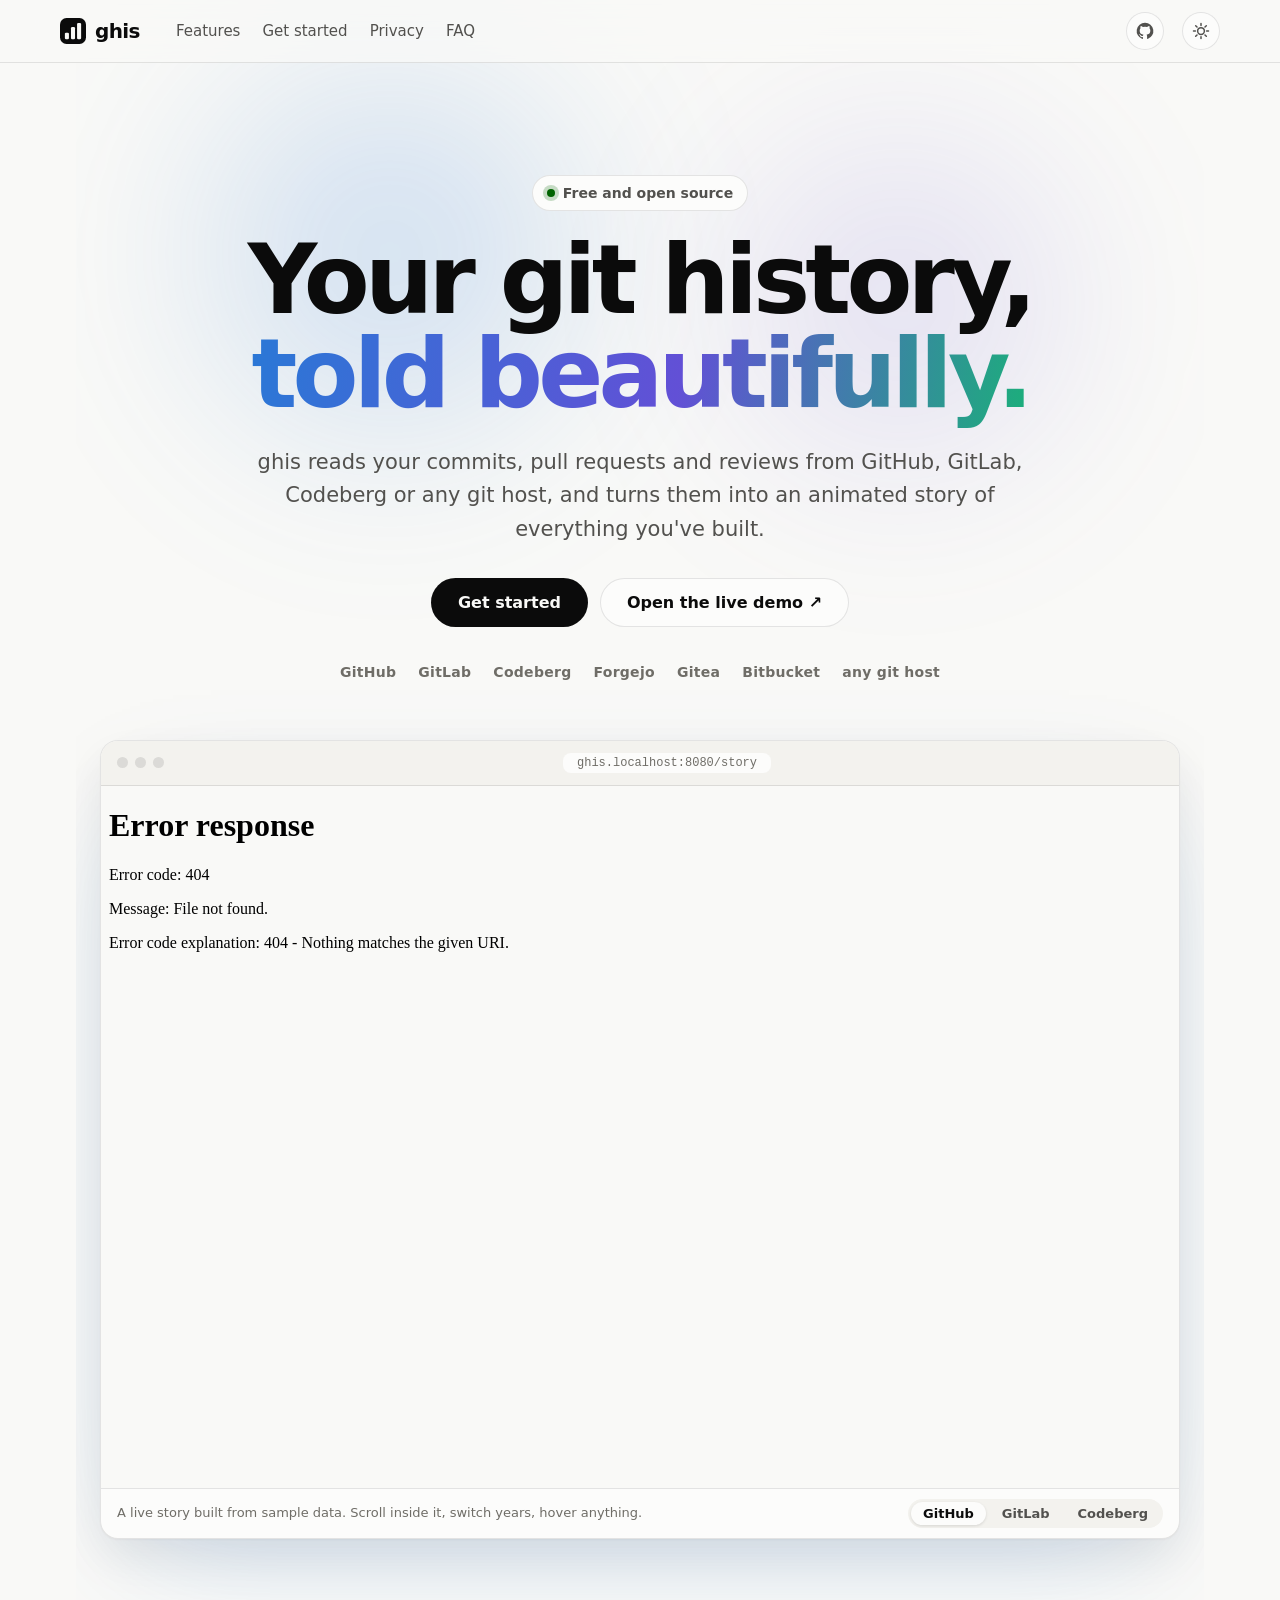
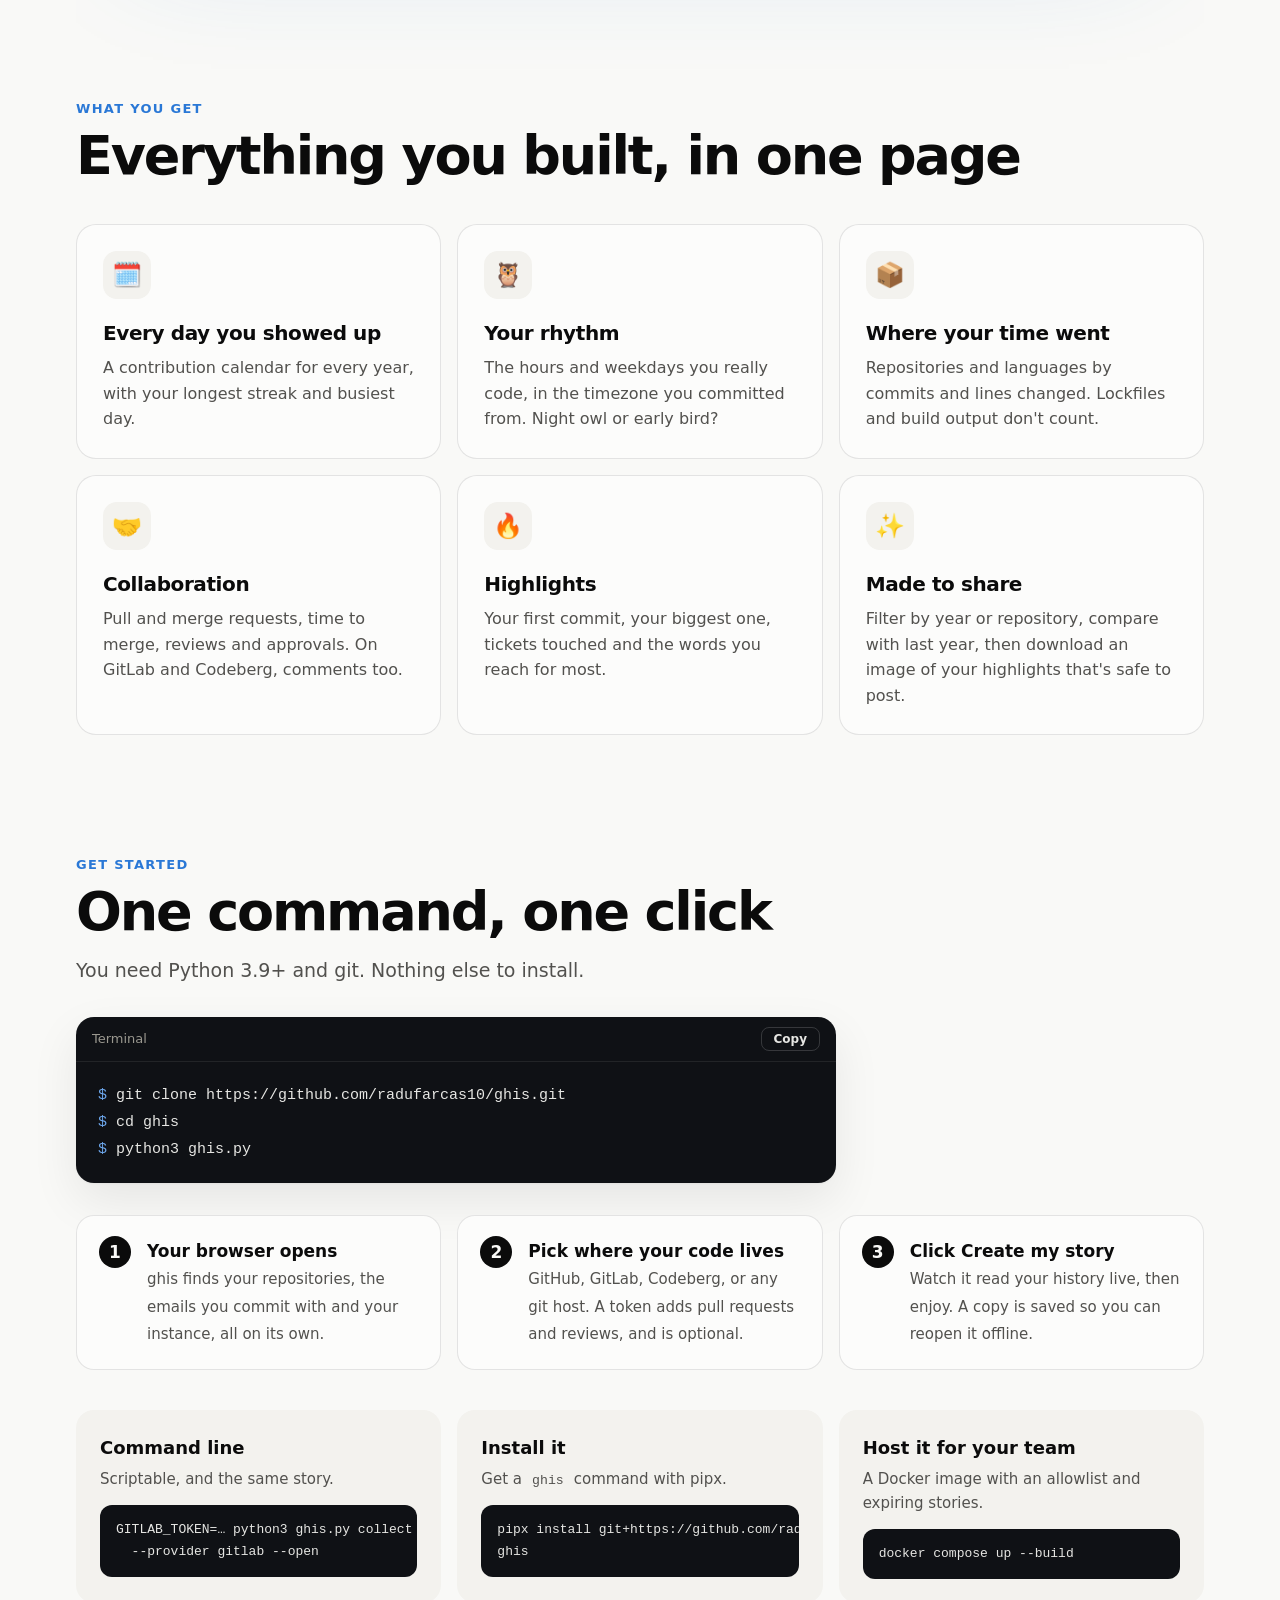
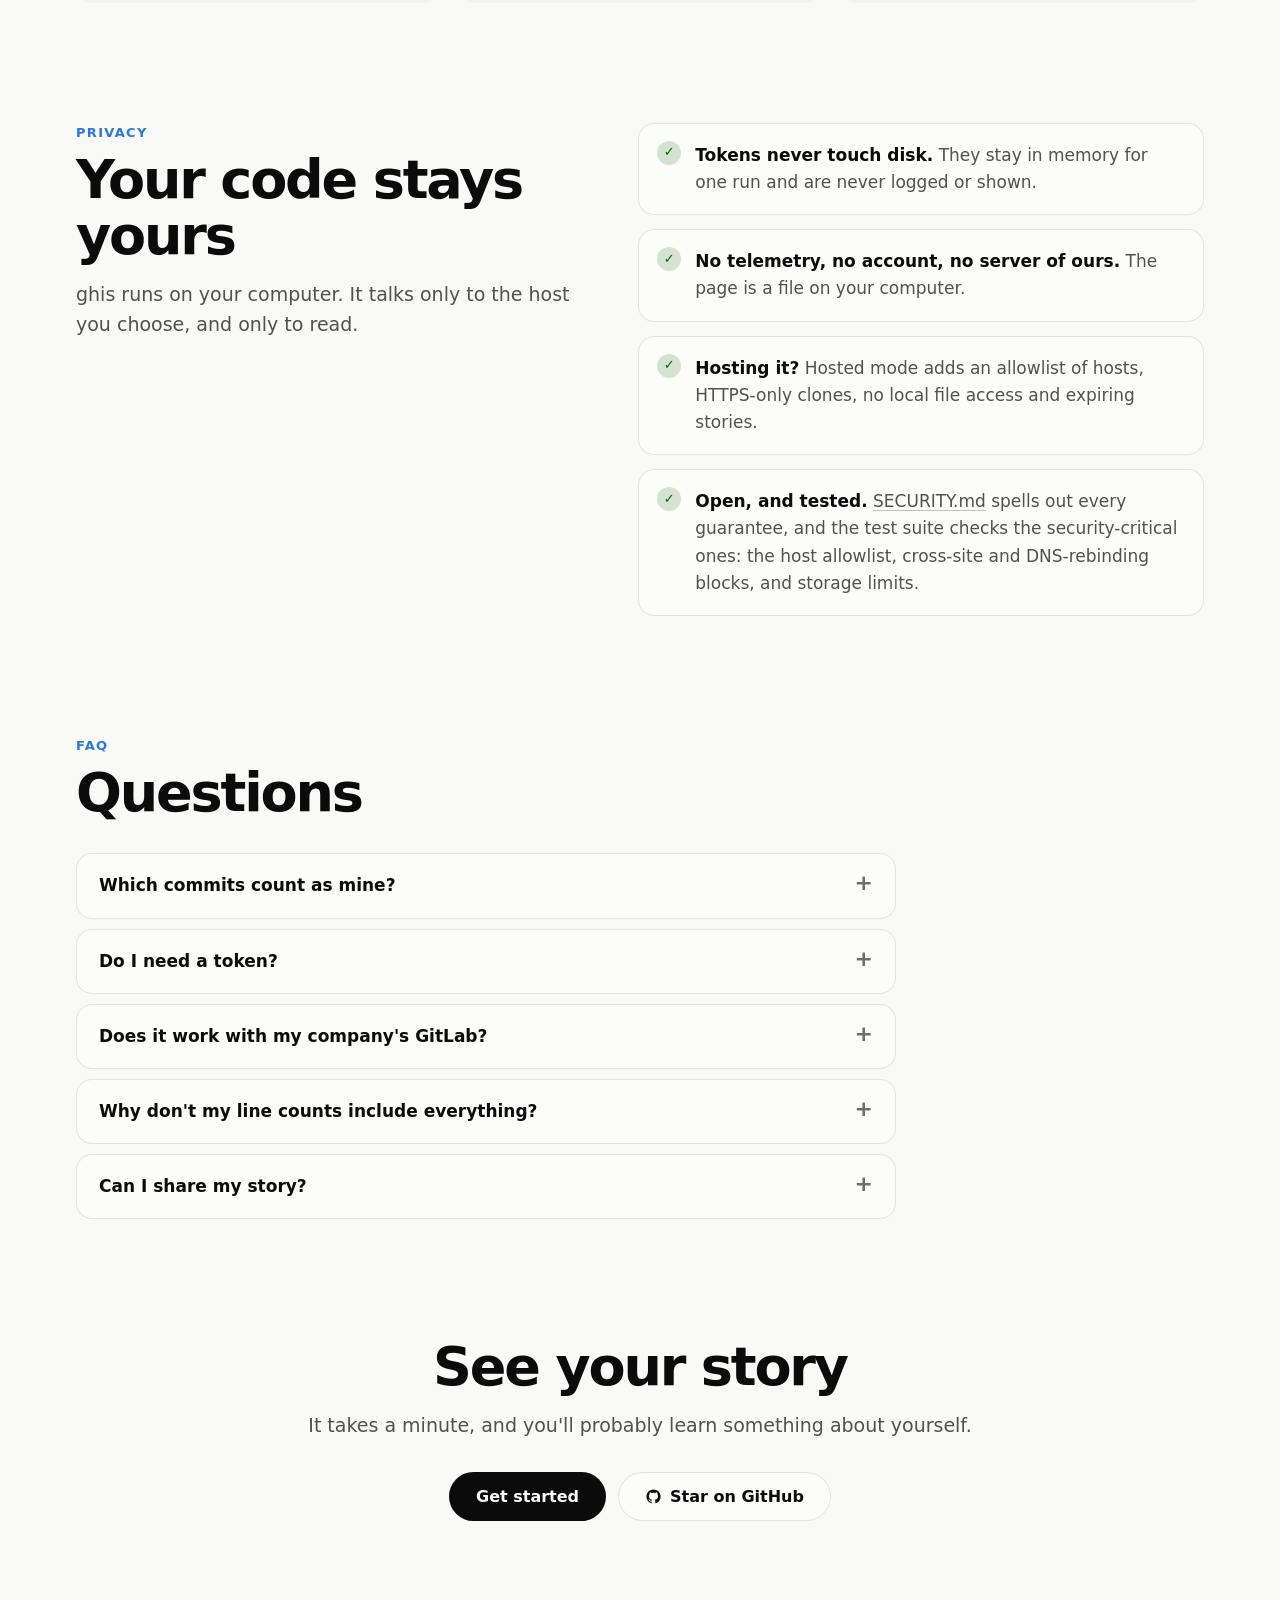
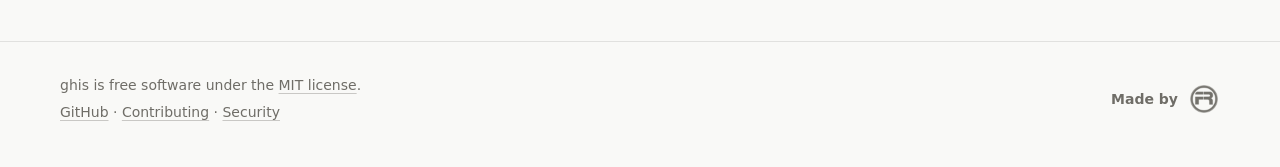
==== commit c81f8f8f: "feat:v0.0.0.1" ====
--- a/site/index.html
+++ b/site/index.html
@@ -127,7 +127,7 @@
 					"name": "Can I share my story?",
 					"acceptedAnswer": {
 						"@type": "Answer",
-						"text": "Yes: print it to PDF, or share out/history.json and open it on any ghis server. Remember that it contains your commit messages and repository names."
+						"text": "Yes. Download the share card, an image of your highlights with no repository names, commit messages or emails on it. To share the whole story, use Share-safe data: it removes messages and renames repositories and teammates, keeping every number."
 					}
 				}
 			]
@@ -197,7 +197,7 @@
 				<article class="feature"><span class="f-icon" aria-hidden="true">📦</span><h3>Where your time went</h3><p>Repositories and languages by commits and lines changed. Lockfiles and build output don't count.</p></article>
 				<article class="feature"><span class="f-icon" aria-hidden="true">🤝</span><h3>Collaboration</h3><p>Pull and merge requests, time to merge, reviews and approvals. On GitLab and Codeberg, comments too.</p></article>
 				<article class="feature"><span class="f-icon" aria-hidden="true">🔥</span><h3>Highlights</h3><p>Your first commit, your biggest one, tickets touched and the words you reach for most.</p></article>
-				<article class="feature"><span class="f-icon" aria-hidden="true">✨</span><h3>Made to share</h3><p>Filter by year, hover for details, read the charts as tables, print it as a PDF. Light and dark.</p></article>
+				<article class="feature"><span class="f-icon" aria-hidden="true">✨</span><h3>Made to share</h3><p>Filter by year or repository, compare with last year, then download an image of your highlights that's safe to post.</p></article>
 			</div>
 		</section>
 
@@ -260,7 +260,7 @@
 				<details><summary>Do I need a token?</summary><div class="answer"><p>No. Without one, ghis reads the repositories already on your computer. With a token it also includes pull or merge requests, reviews, repositories you never cloned and, on GitLab and Codeberg, your comments. If the <code>gh</code> or <code>glab</code> CLI is signed in, ghis uses that.</p></div></details>
 				<details><summary>Does it work with my company's GitLab?</summary><div class="answer"><p>Yes. Self-managed GitLab, GitHub Enterprise Server, Forgejo and Gitea all work. ghis even reads your instance from the remotes of the repositories you have checked out.</p></div></details>
 				<details><summary>Why don't my line counts include everything?</summary><div class="answer"><p>Lockfiles, build output, vendored code and snapshots are left out, so one <code>npm install</code> doesn't outweigh a year of work. Pass <code>--count-all-files</code> to include them.</p></div></details>
-				<details><summary>Can I share my story?</summary><div class="answer"><p>Yes: print it to PDF, or share <code>out/history.json</code> and open it on any ghis server. Remember that it contains your commit messages and repository names.</p></div></details>
+				<details><summary>Can I share my story?</summary><div class="answer"><p>Yes. Download the share card, an image of your highlights with no repository names, commit messages or emails on it. To share the whole story, use <b>Share-safe data</b>: it removes messages and renames repositories and teammates, keeping every number.</p></div></details>
 			</div>
 		</section>
 
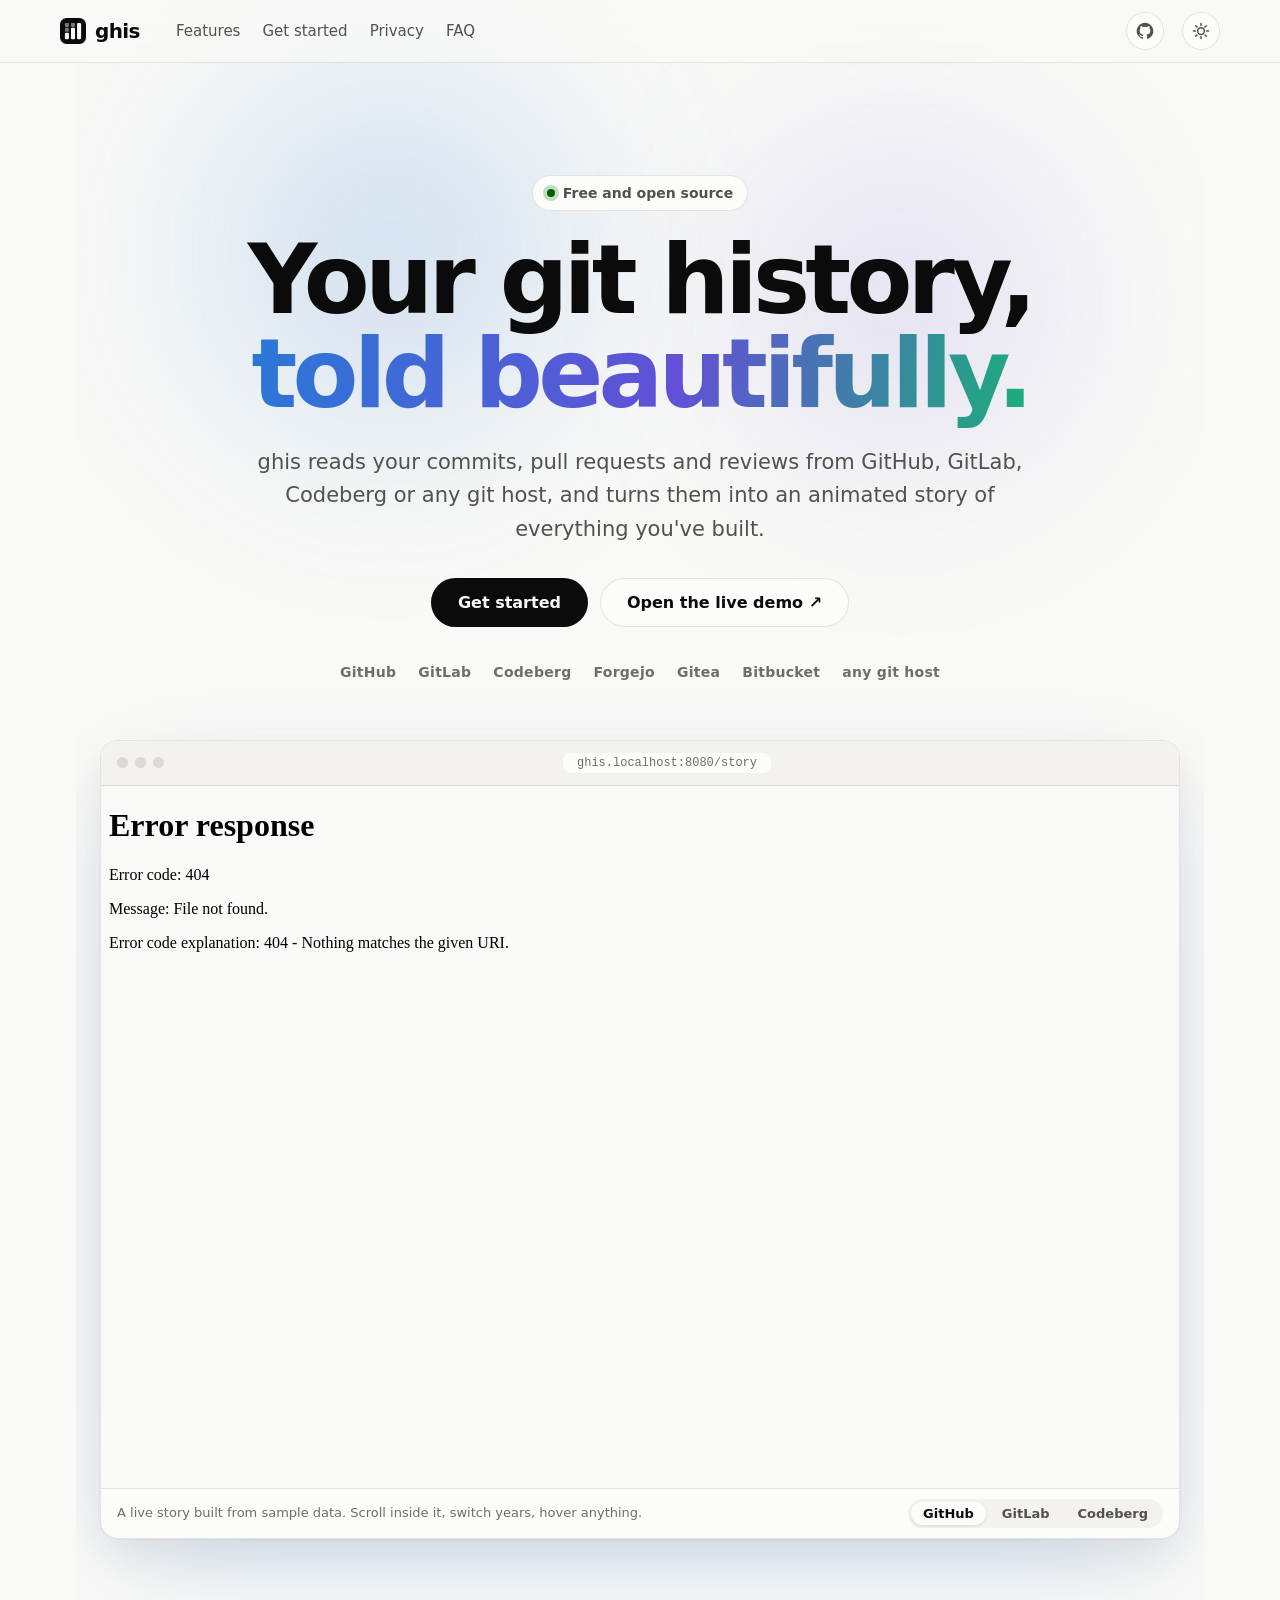
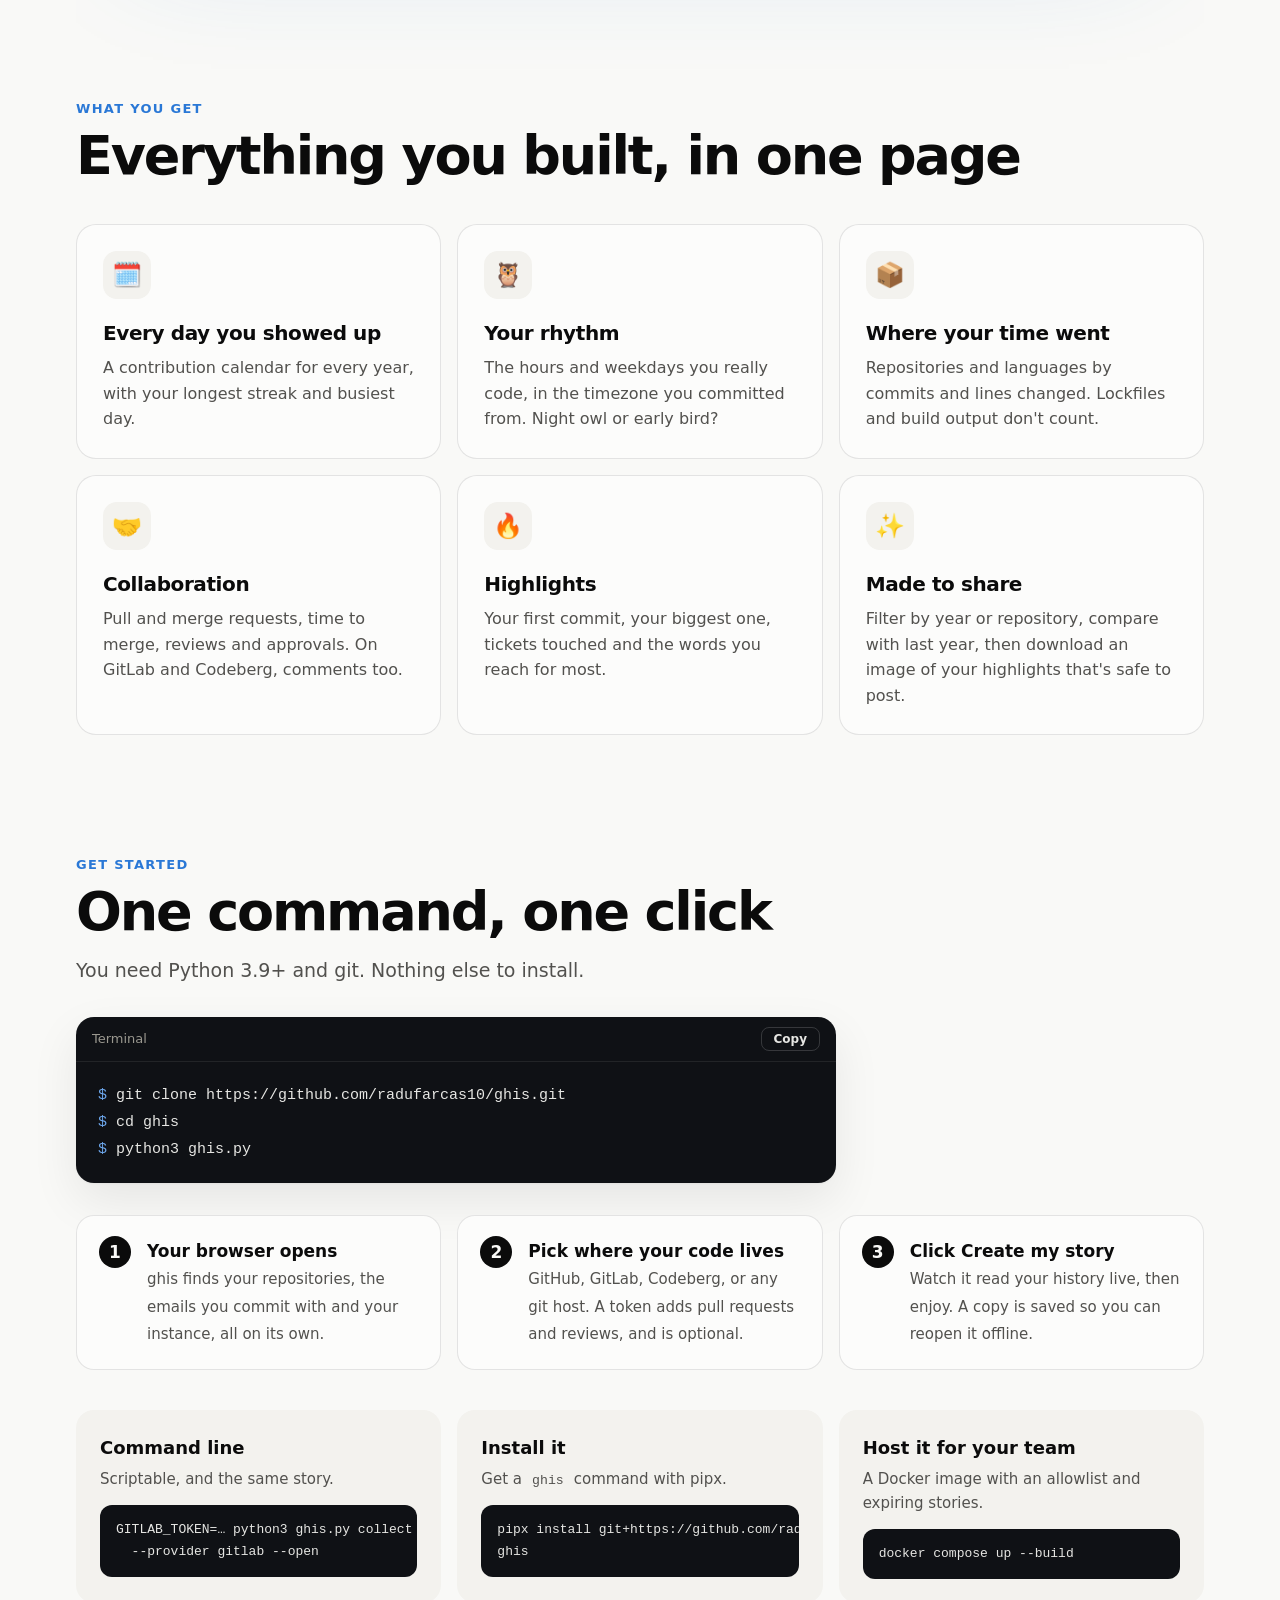
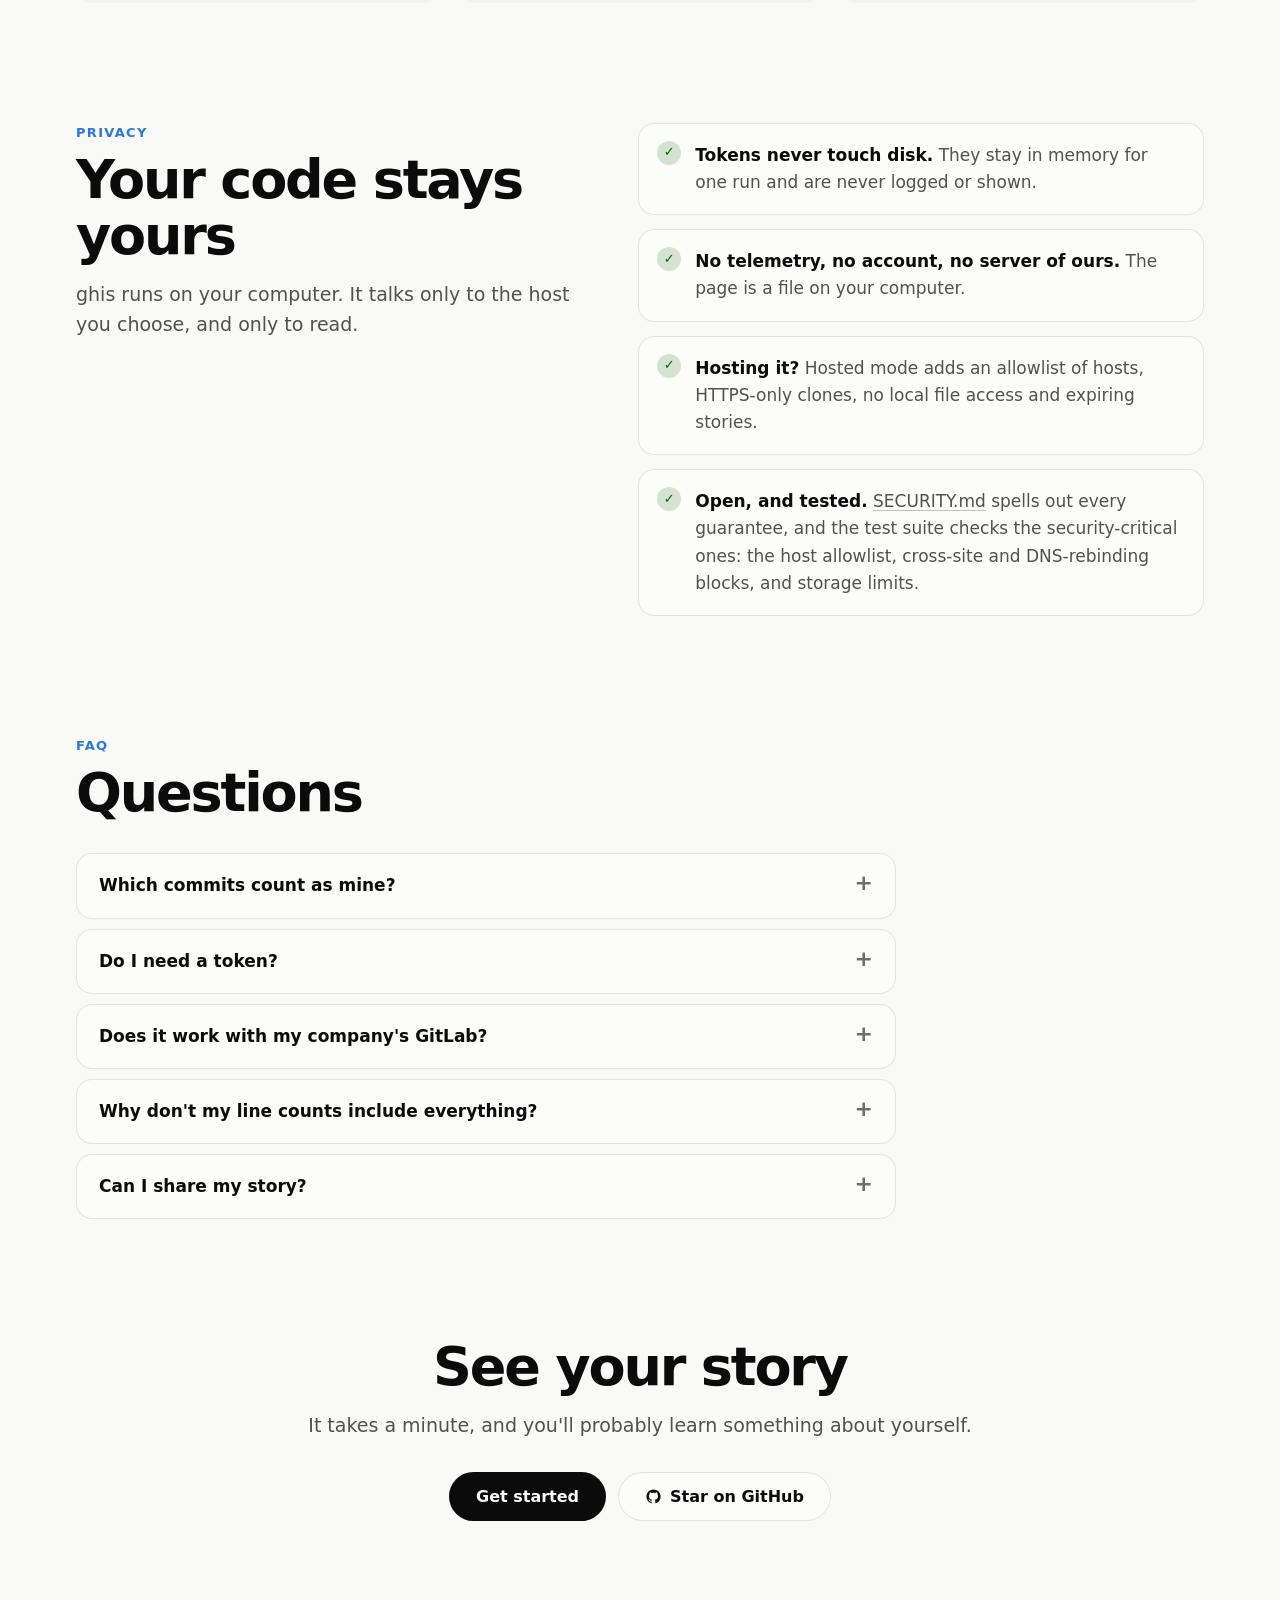
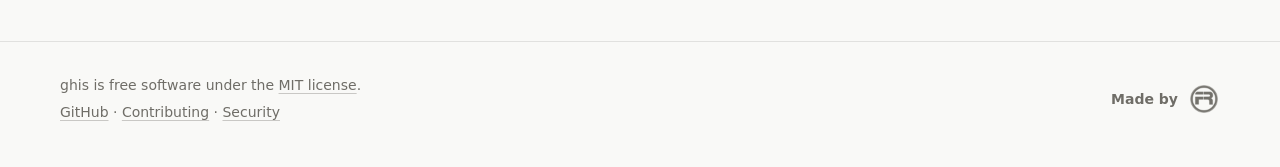
==== commit dd0f163d: "fix:v0.0.0.1logo" ====
--- a/site/index.html
+++ b/site/index.html
@@ -139,7 +139,7 @@
 <body>
 	<header class="nav">
 		<a class="brand" href="#top" aria-label="ghis home">
-			<svg width="1em" height="1em" viewBox="0 0 32 32" aria-hidden="true"><rect width="32" height="32" rx="8" fill="currentColor"/><g fill="var(--page)"><rect x="6" y="18" width="5" height="8" rx="1.5"/><rect x="13.5" y="11" width="5" height="15" rx="1.5"/><rect x="21" y="6" width="5" height="20" rx="1.5"/></g></svg>
+			<svg width="1em" height="1em" viewBox="0 0 32 32" aria-hidden="true"><rect width="32" height="32" rx="8" fill="currentColor"/><g fill="var(--page)"><g fill-opacity="0.45"><rect x="6" y="6" width="5" height="5" rx="1.2"/><rect x="6" y="12" width="5" height="5" rx="1.2"/><rect x="13.5" y="6" width="5" height="5" rx="1.2"/></g><rect x="6" y="18" width="5" height="8" rx="1.5"/><rect x="13.5" y="12" width="5" height="14" rx="1.5"/><rect x="21" y="6" width="5" height="20" rx="1.5"/></g></svg>
 			ghis
 		</a>
 		<nav class="nav-links" aria-label="Sections">
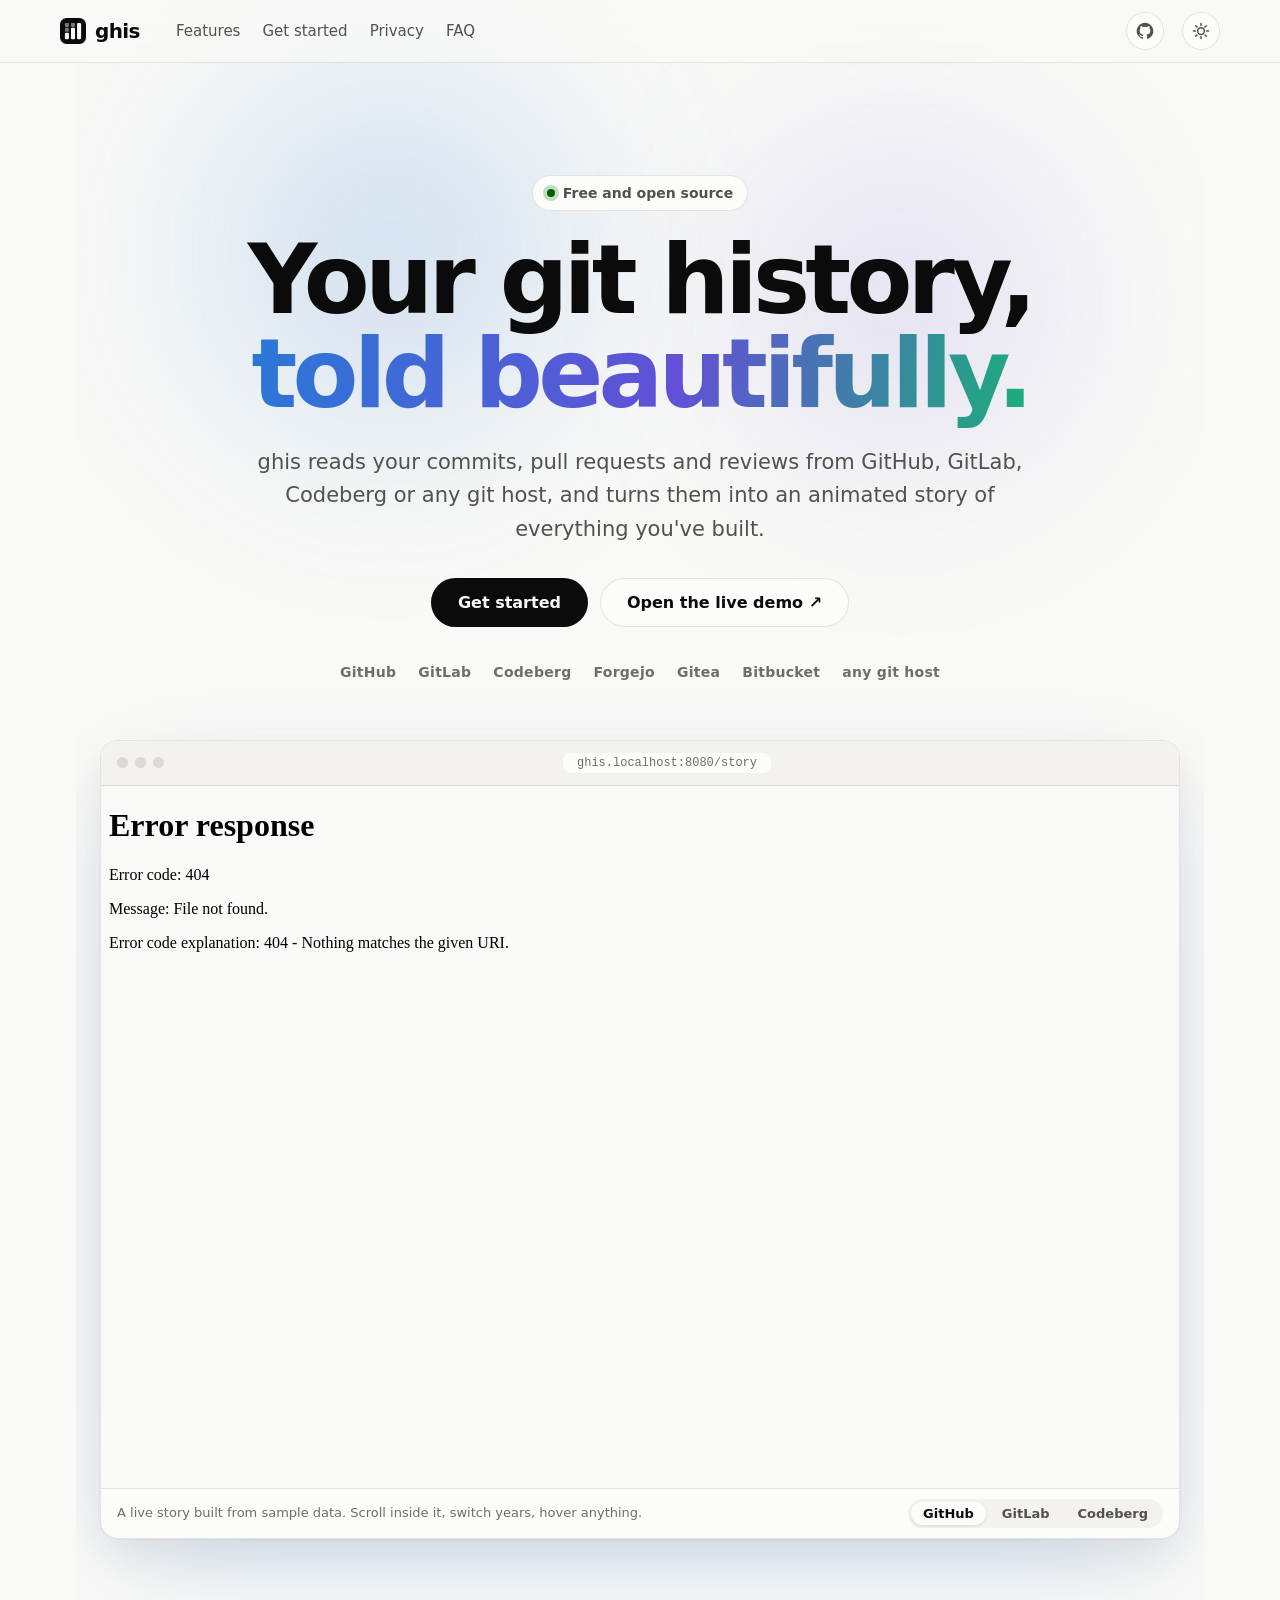
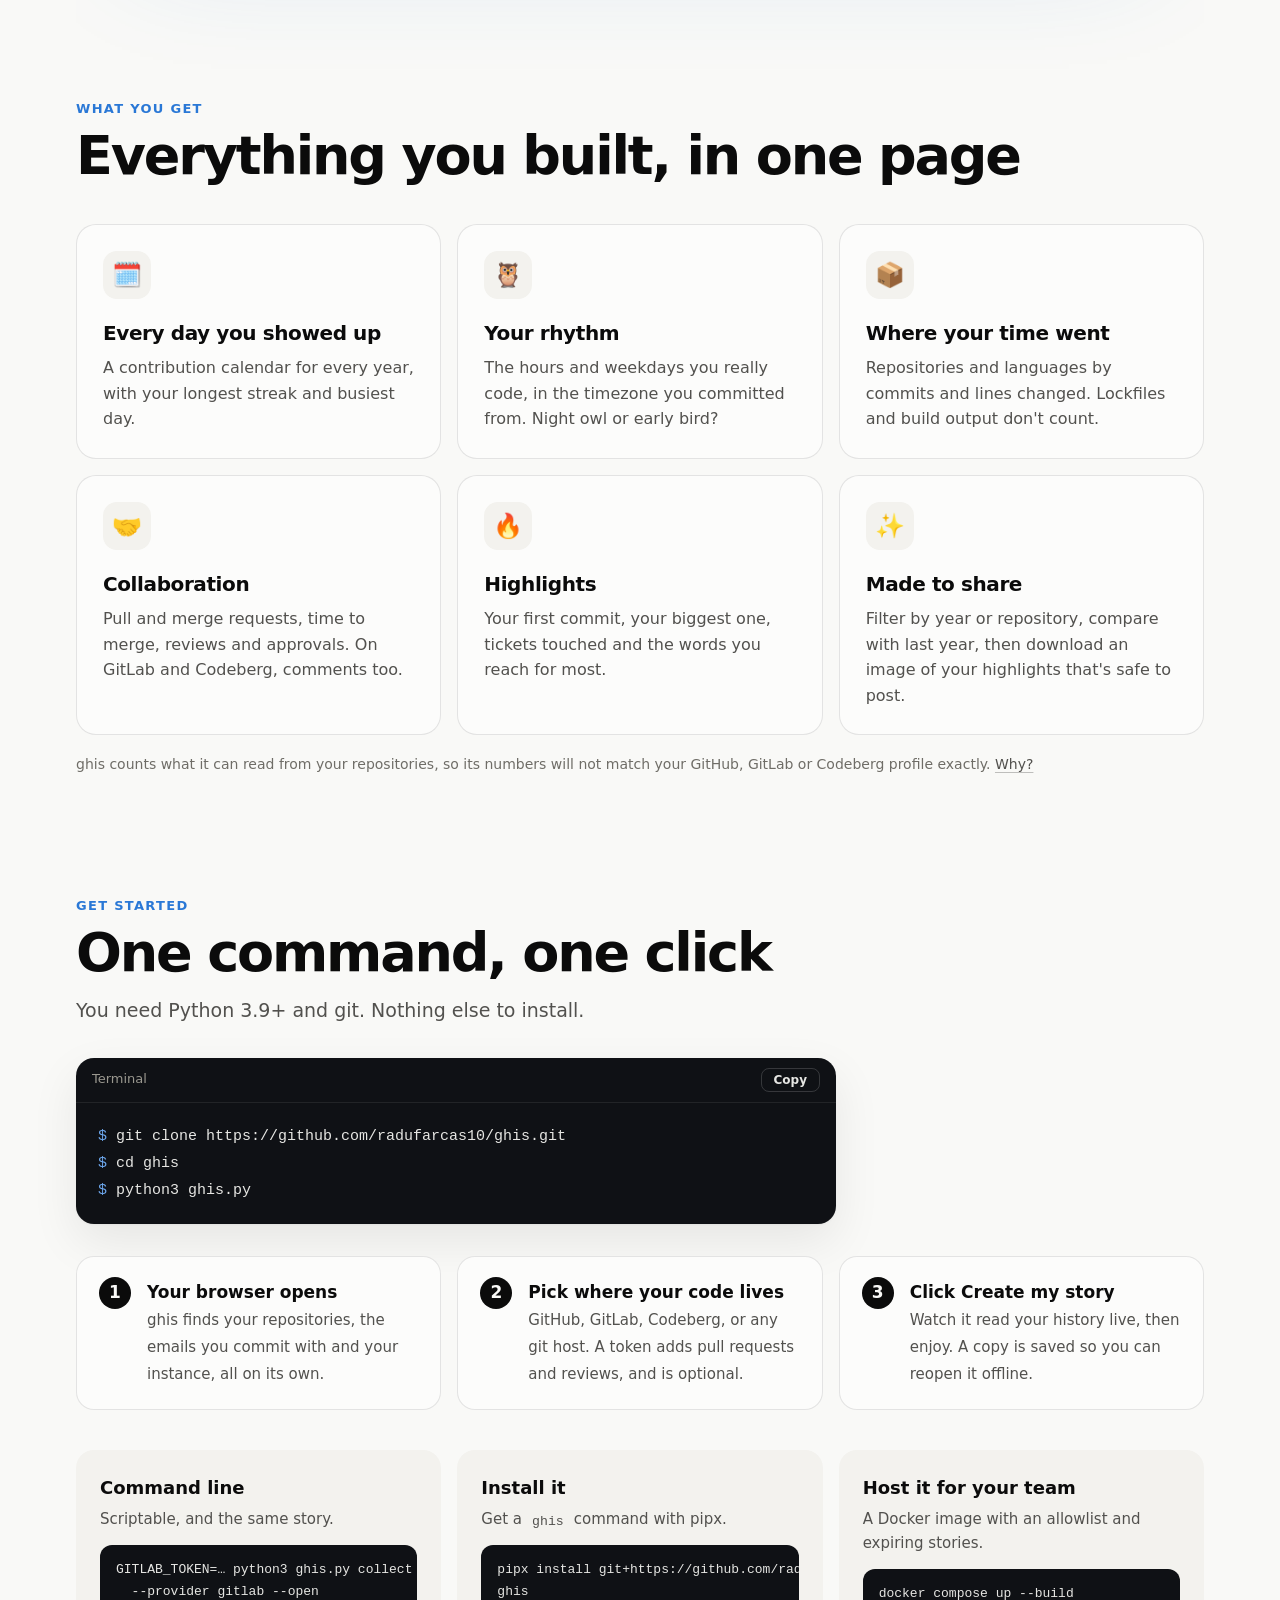
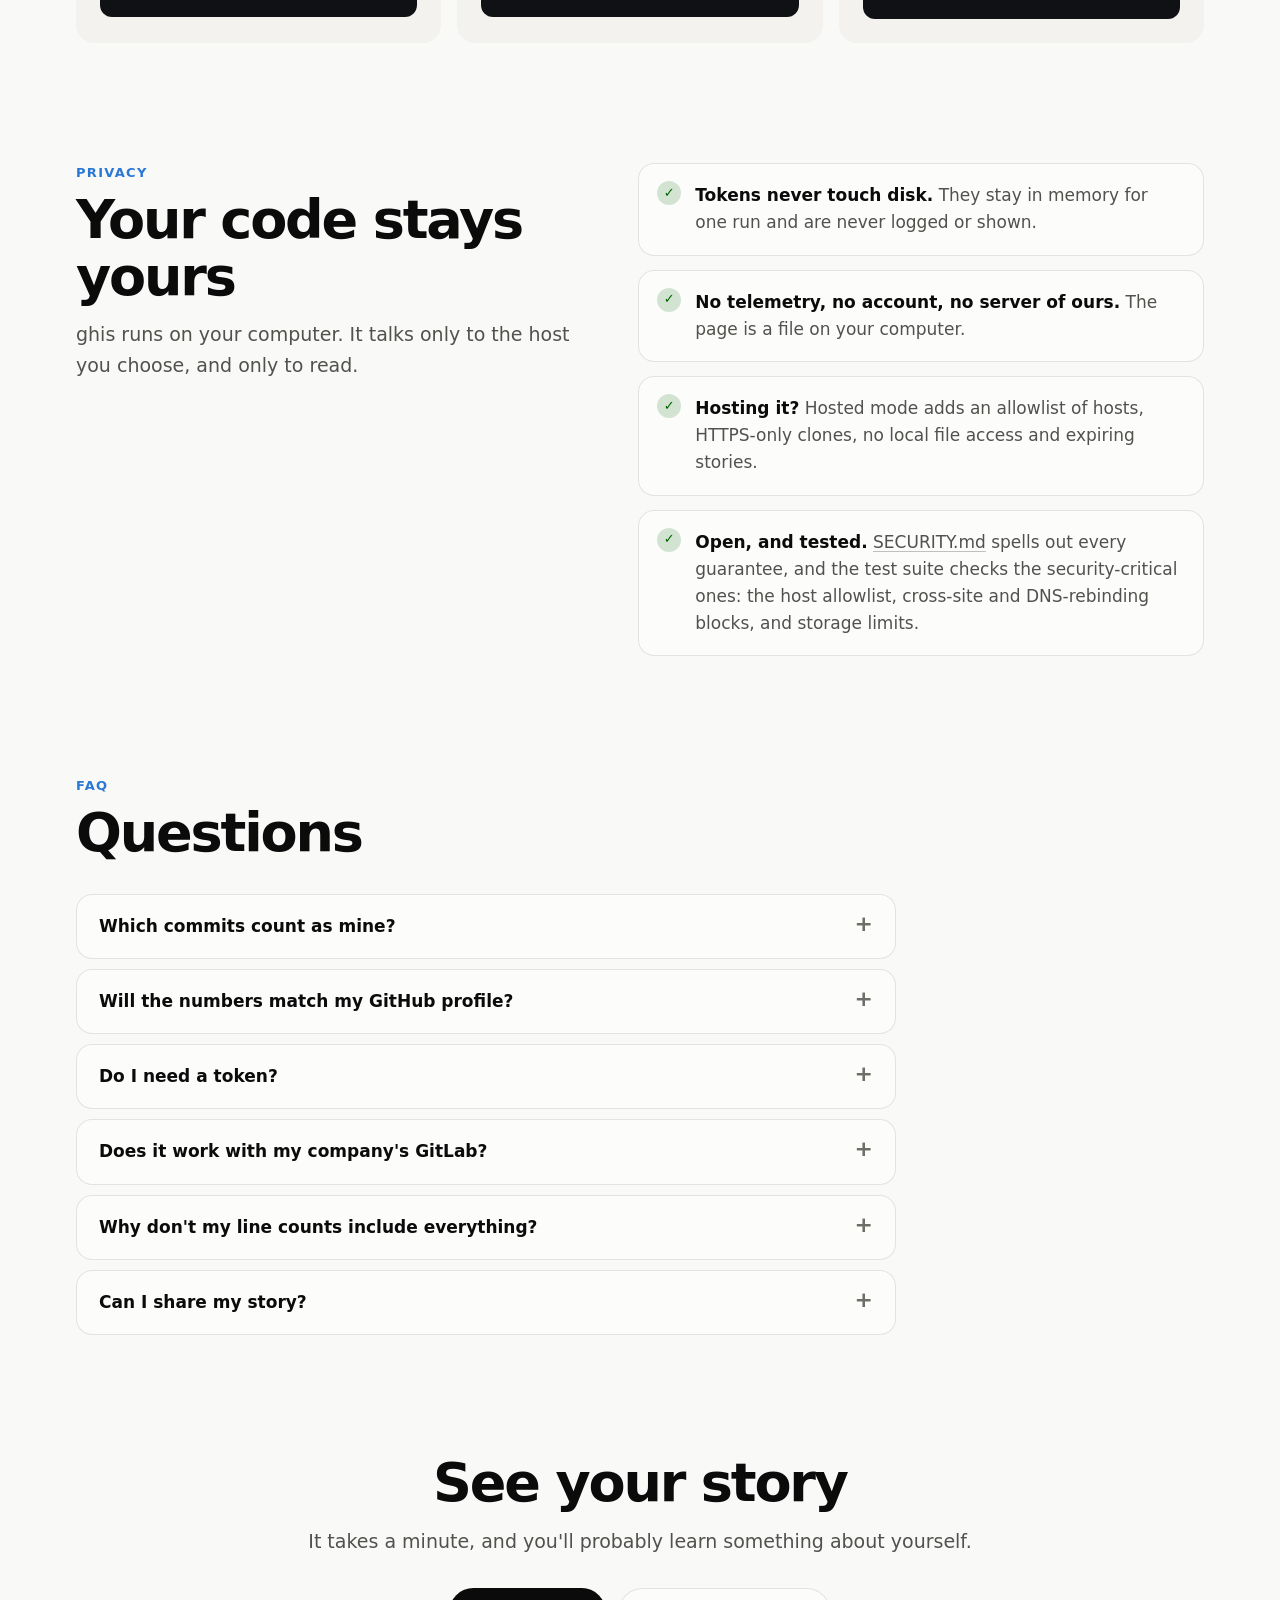
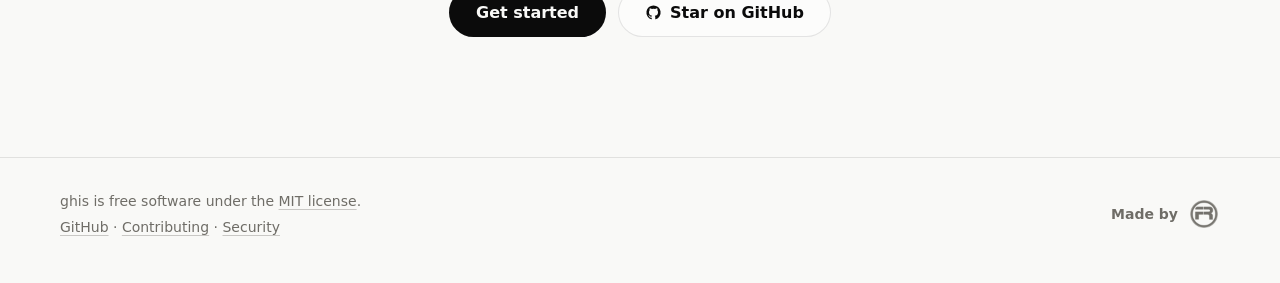
==== commit f6b42b3c: "feat:v0.0.0.1covers" ====
--- a/site/index.html
+++ b/site/index.html
@@ -100,6 +100,14 @@
 				},
 				{
 					"@type": "Question",
+					"name": "Will the numbers match my GitHub profile?",
+					"acceptedAnswer": {
+						"@type": "Answer",
+						"text": "Not exactly, and that is expected. ghis counts every branch of the repositories it can read, co-authored commits included, and counts rebased or cherry-picked copies once. Profiles count differently, often only the default branch and only the last year, and include work in repositories ghis never saw. Every story ends with a list of exactly what it covers."
+					}
+				},
+				{
+					"@type": "Question",
 					"name": "Do I need a token?",
 					"acceptedAnswer": {
 						"@type": "Answer",
@@ -199,6 +207,7 @@
 				<article class="feature"><span class="f-icon" aria-hidden="true">🔥</span><h3>Highlights</h3><p>Your first commit, your biggest one, tickets touched and the words you reach for most.</p></article>
 				<article class="feature"><span class="f-icon" aria-hidden="true">✨</span><h3>Made to share</h3><p>Filter by year or repository, compare with last year, then download an image of your highlights that's safe to post.</p></article>
 			</div>
+			<p class="fine">ghis counts what it can read from your repositories, so its numbers will not match your GitHub, GitLab or Codeberg profile exactly. <a href="#match">Why?</a></p>
 		</section>
 
 		<section class="block reveal" id="start">
@@ -257,6 +266,7 @@
 			<h2>Questions</h2>
 			<div class="faq">
 				<details><summary>Which commits count as mine?</summary><div class="answer"><p>Commits whose author email is one of yours. ghis finds them on its own: your account's emails, plus every address you committed with under your git name. You can add more.</p></div></details>
+				<details id="match"><summary>Will the numbers match my GitHub profile?</summary><div class="answer"><p>Not exactly, and that is expected. ghis counts every branch of the repositories it can read, co-authored commits included, and counts rebased or cherry-picked copies once. Profiles count differently, often only the default branch and only the last year, and include work in repositories ghis never saw. Every story ends with a list of exactly what it covers.</p></div></details>
 				<details><summary>Do I need a token?</summary><div class="answer"><p>No. Without one, ghis reads the repositories already on your computer. With a token it also includes pull or merge requests, reviews, repositories you never cloned and, on GitLab and Codeberg, your comments. If the <code>gh</code> or <code>glab</code> CLI is signed in, ghis uses that.</p></div></details>
 				<details><summary>Does it work with my company's GitLab?</summary><div class="answer"><p>Yes. Self-managed GitLab, GitHub Enterprise Server, Forgejo and Gitea all work. ghis even reads your instance from the remotes of the repositories you have checked out.</p></div></details>
 				<details><summary>Why don't my line counts include everything?</summary><div class="answer"><p>Lockfiles, build output, vendored code and snapshots are left out, so one <code>npm install</code> doesn't outweigh a year of work. Pass <code>--count-all-files</code> to include them.</p></div></details>
--- a/site/site.css
+++ b/site/site.css
@@ -229,6 +229,8 @@
 .faq details[open] summary::after { transform: rotate(45deg); }
 .faq .answer { overflow: hidden; }
 .faq p { margin: 0 0 16px; color: var(--ink-2); }
+.fine { margin: 18px 0 0; font-size: 14px; color: var(--muted); }
+.fine a { color: var(--ink-2); }
 
 .final { text-align: center; padding-bottom: 40px; }
 .final .sub { margin-inline: auto; }
@@ -254,6 +256,8 @@
 .lost { min-height: 100vh; display: grid; place-content: center; text-align: center; padding: 24px 16px; }
 .lost h1 { margin: 0; font-size: clamp(34px, 7vw, 64px); letter-spacing: -0.04em; line-height: 1.05; }
 .lost .sub { margin-inline: auto; }
+.lost .brand { justify-self: center; margin-bottom: 36px; font-size: 24px; }
+.lost .brand svg { width: 32px; height: 32px; }
 
 /* ------------------------------------------------------------------ responsive & preferences */
 
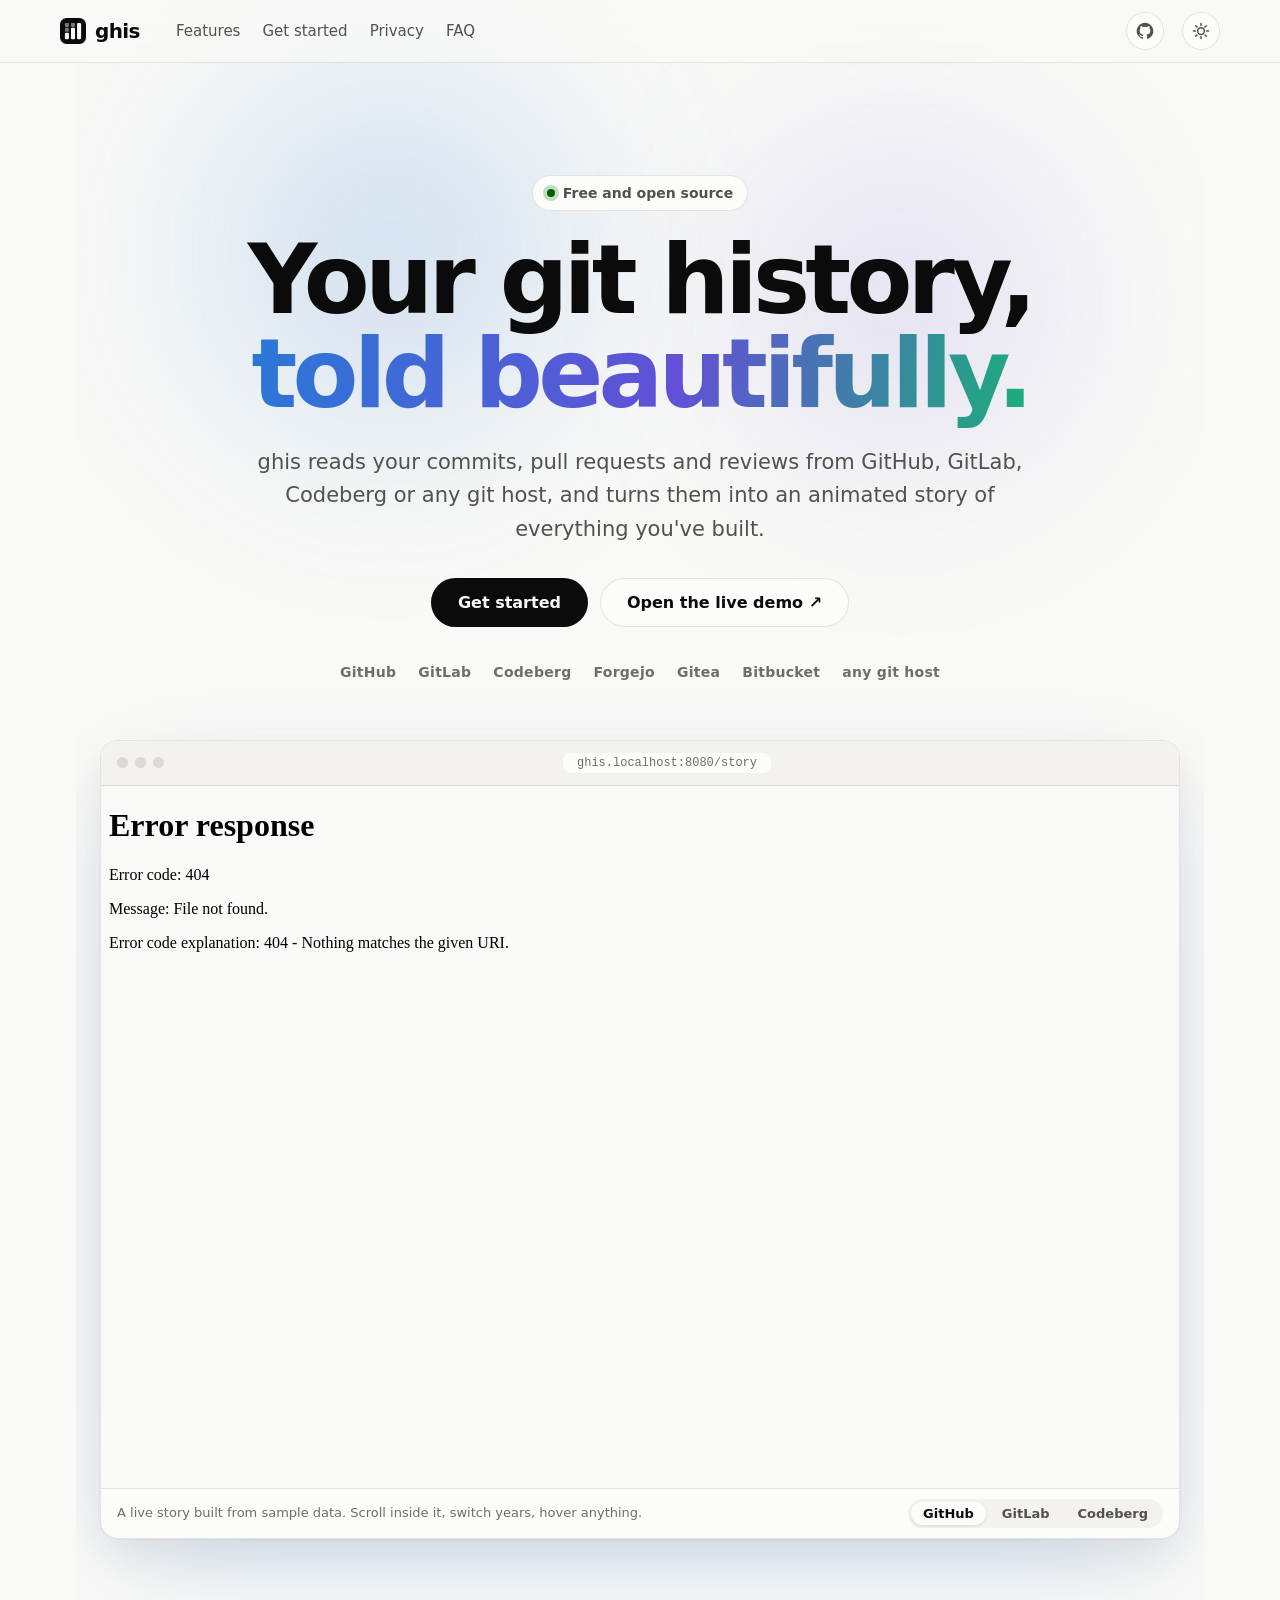
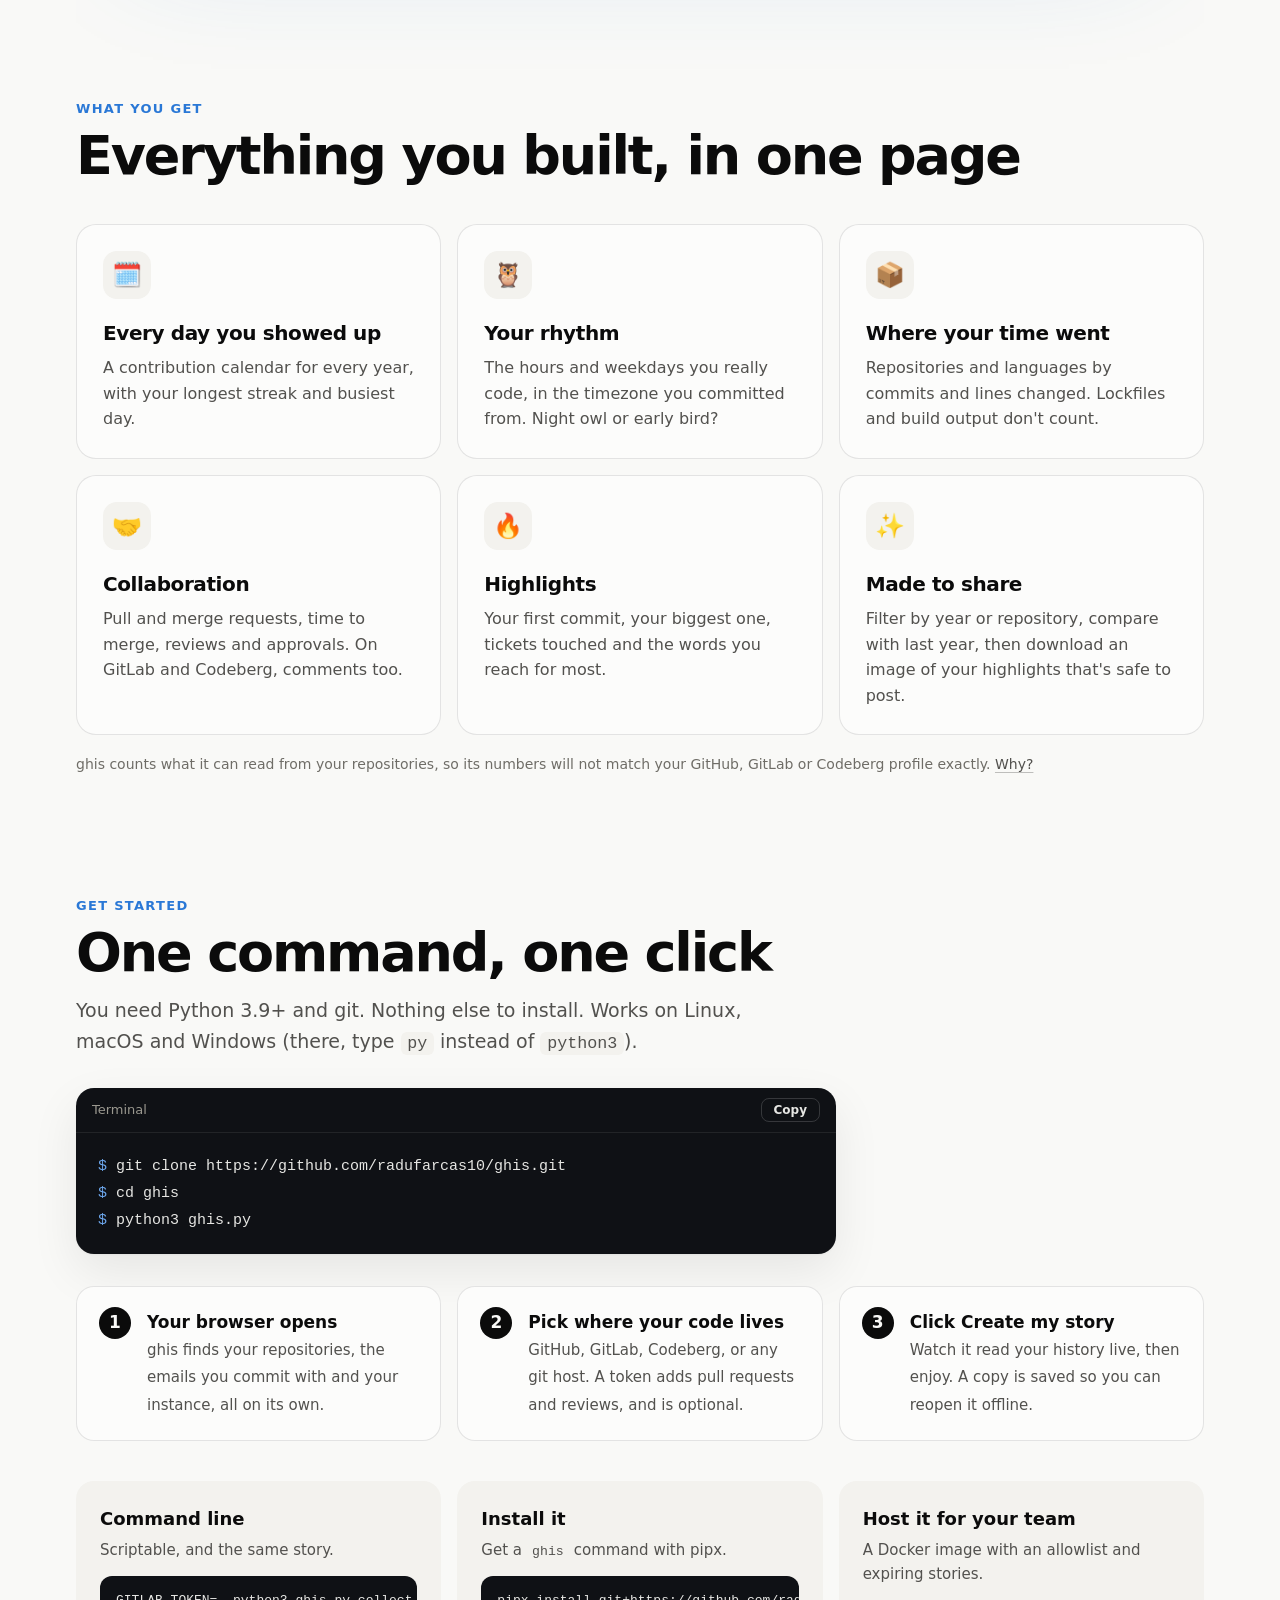
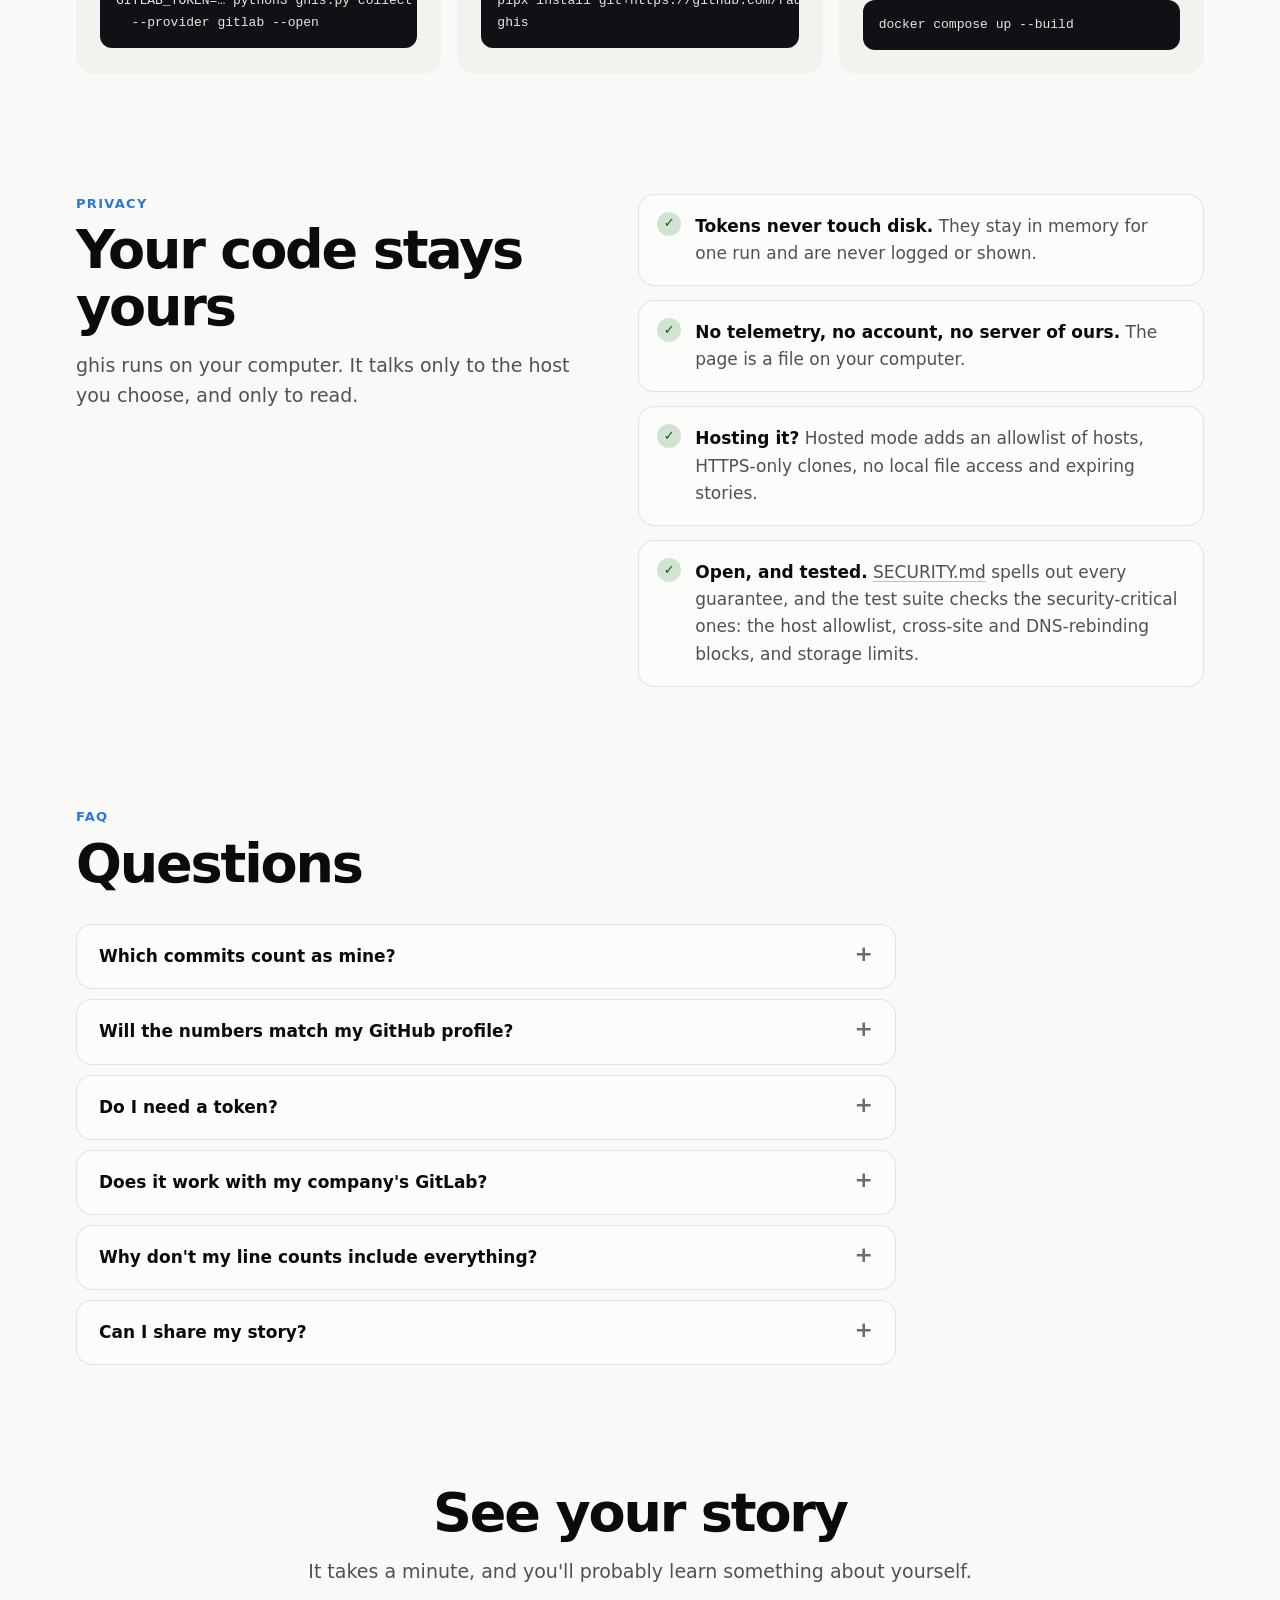
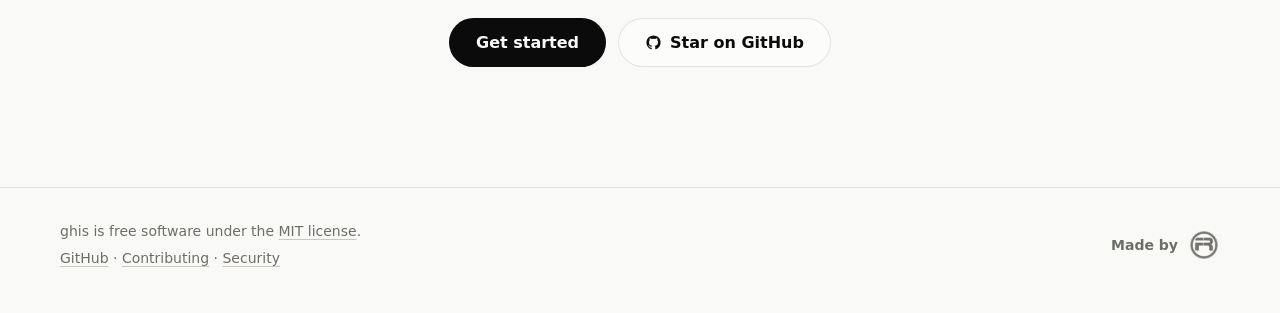
==== commit 339924cc: "fix:v0.0.0.1platform" ====
--- a/site/index.html
+++ b/site/index.html
@@ -213,7 +213,7 @@
 		<section class="block reveal" id="start">
 			<p class="kicker">Get started</p>
 			<h2>One command, one click</h2>
-			<p class="sub">You need Python 3.9+ and git. Nothing else to install.</p>
+			<p class="sub">You need Python 3.9+ and git. Nothing else to install. Works on Linux, macOS and Windows (there, type <code>py</code> instead of <code>python3</code>).</p>
 			<div class="code-card">
 				<div class="code-head"><span>Terminal</span><button class="copy" type="button" data-copy="quickstart">Copy</button></div>
 				<pre id="quickstart"><code><span class="c">$</span> git clone <span data-repo-clone>https://github.com/radufarcas10/ghis.git</span>
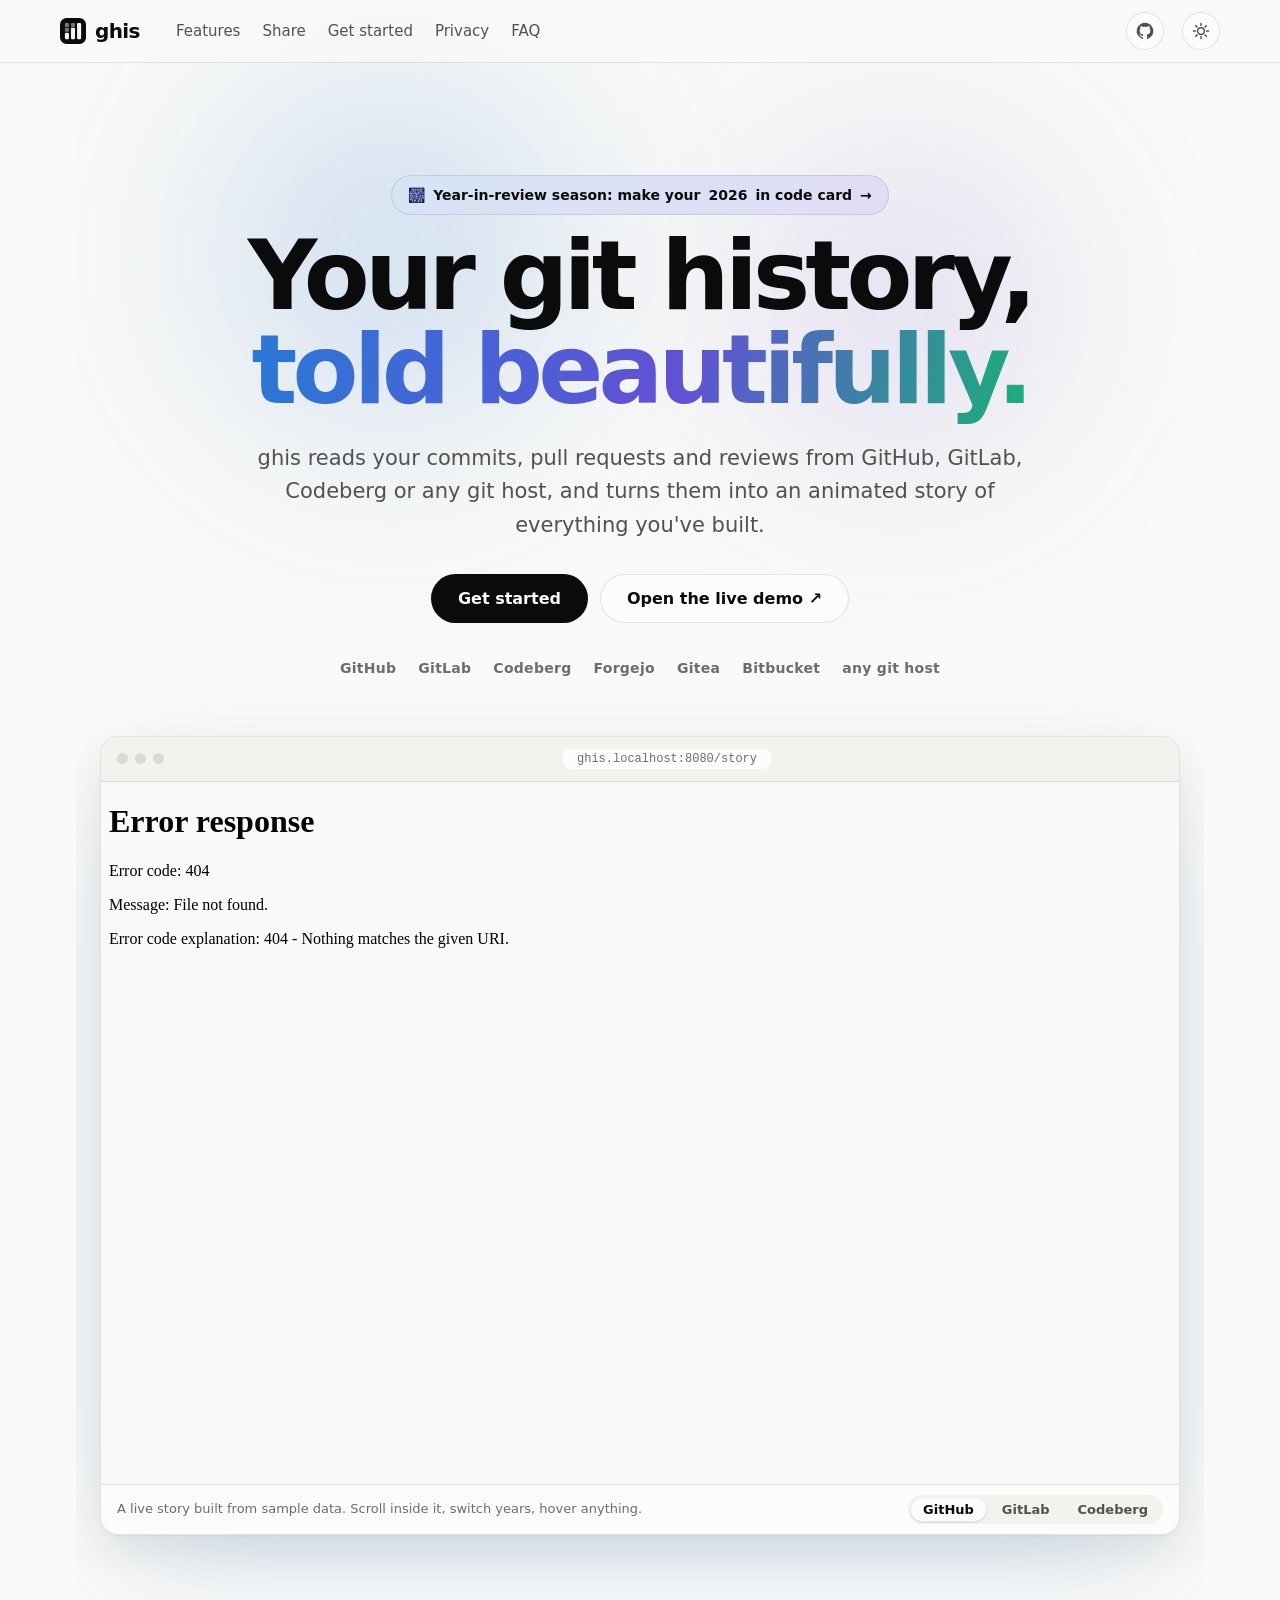
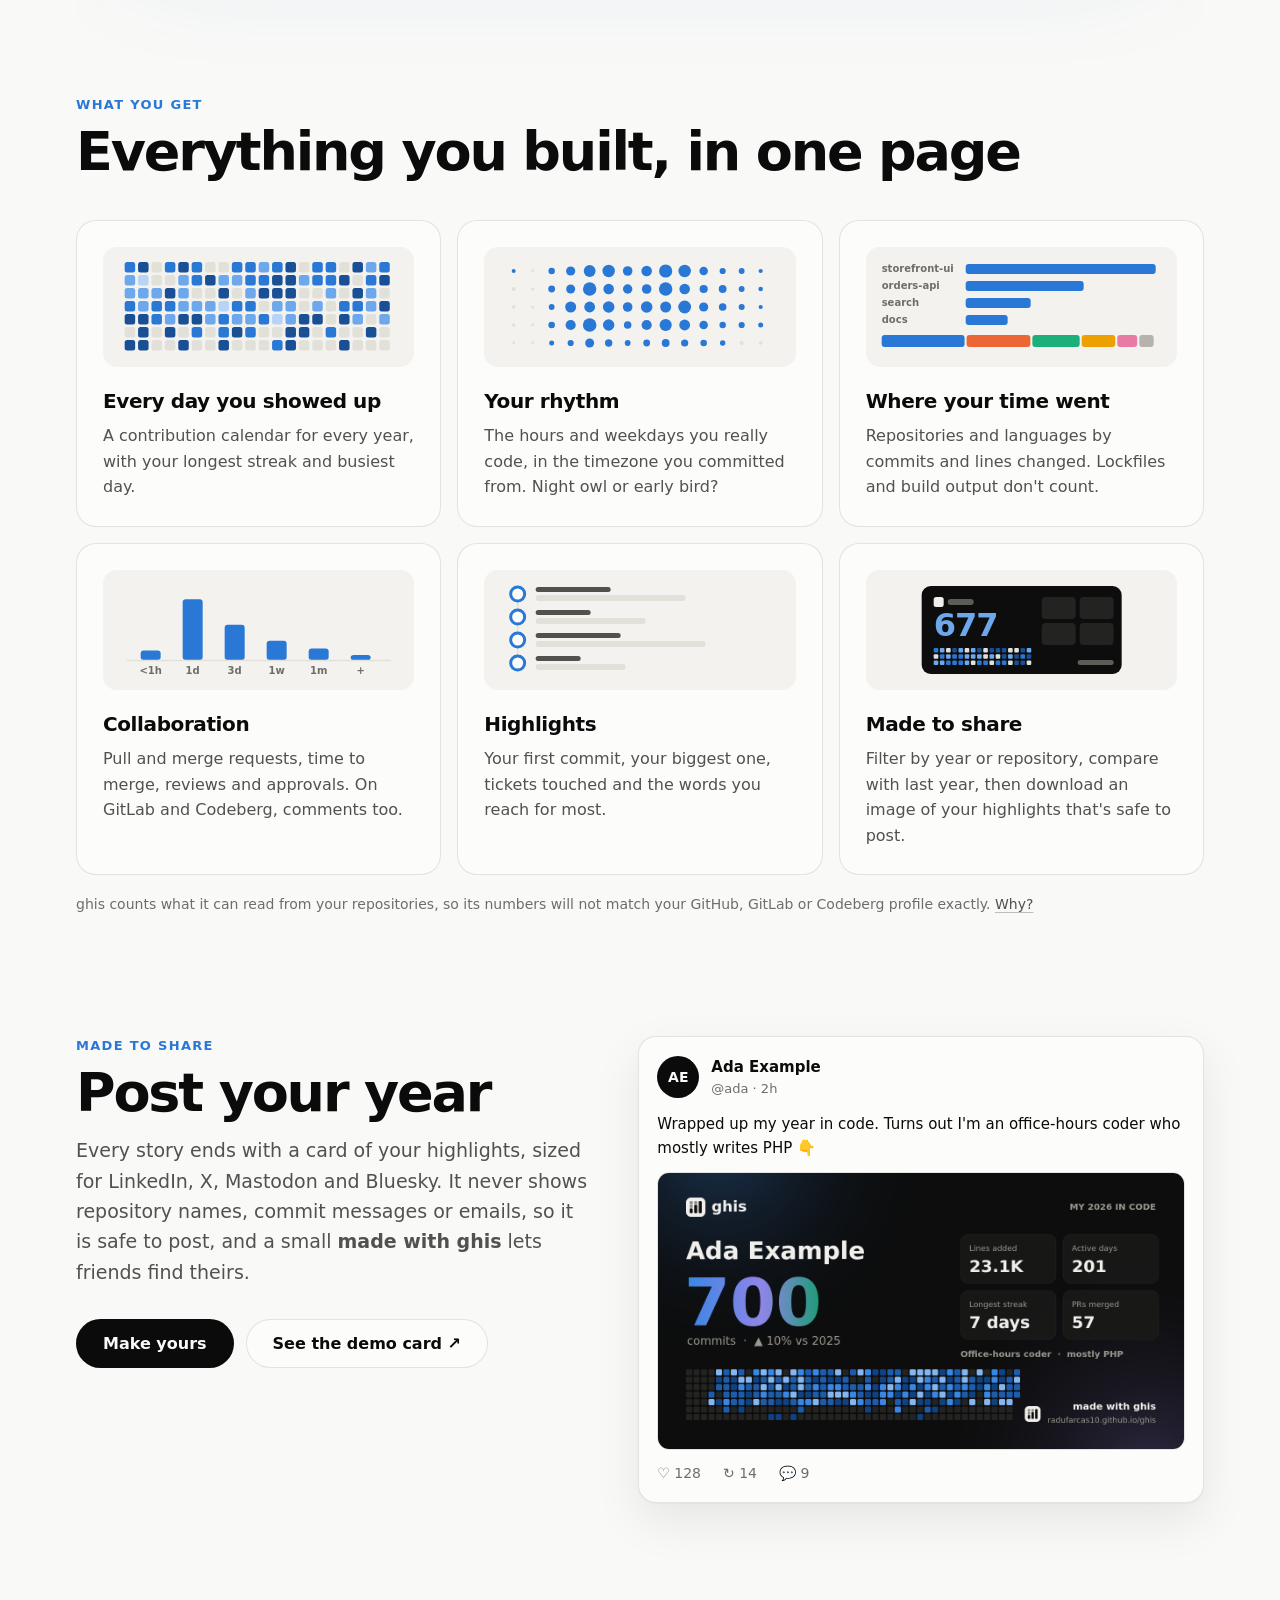
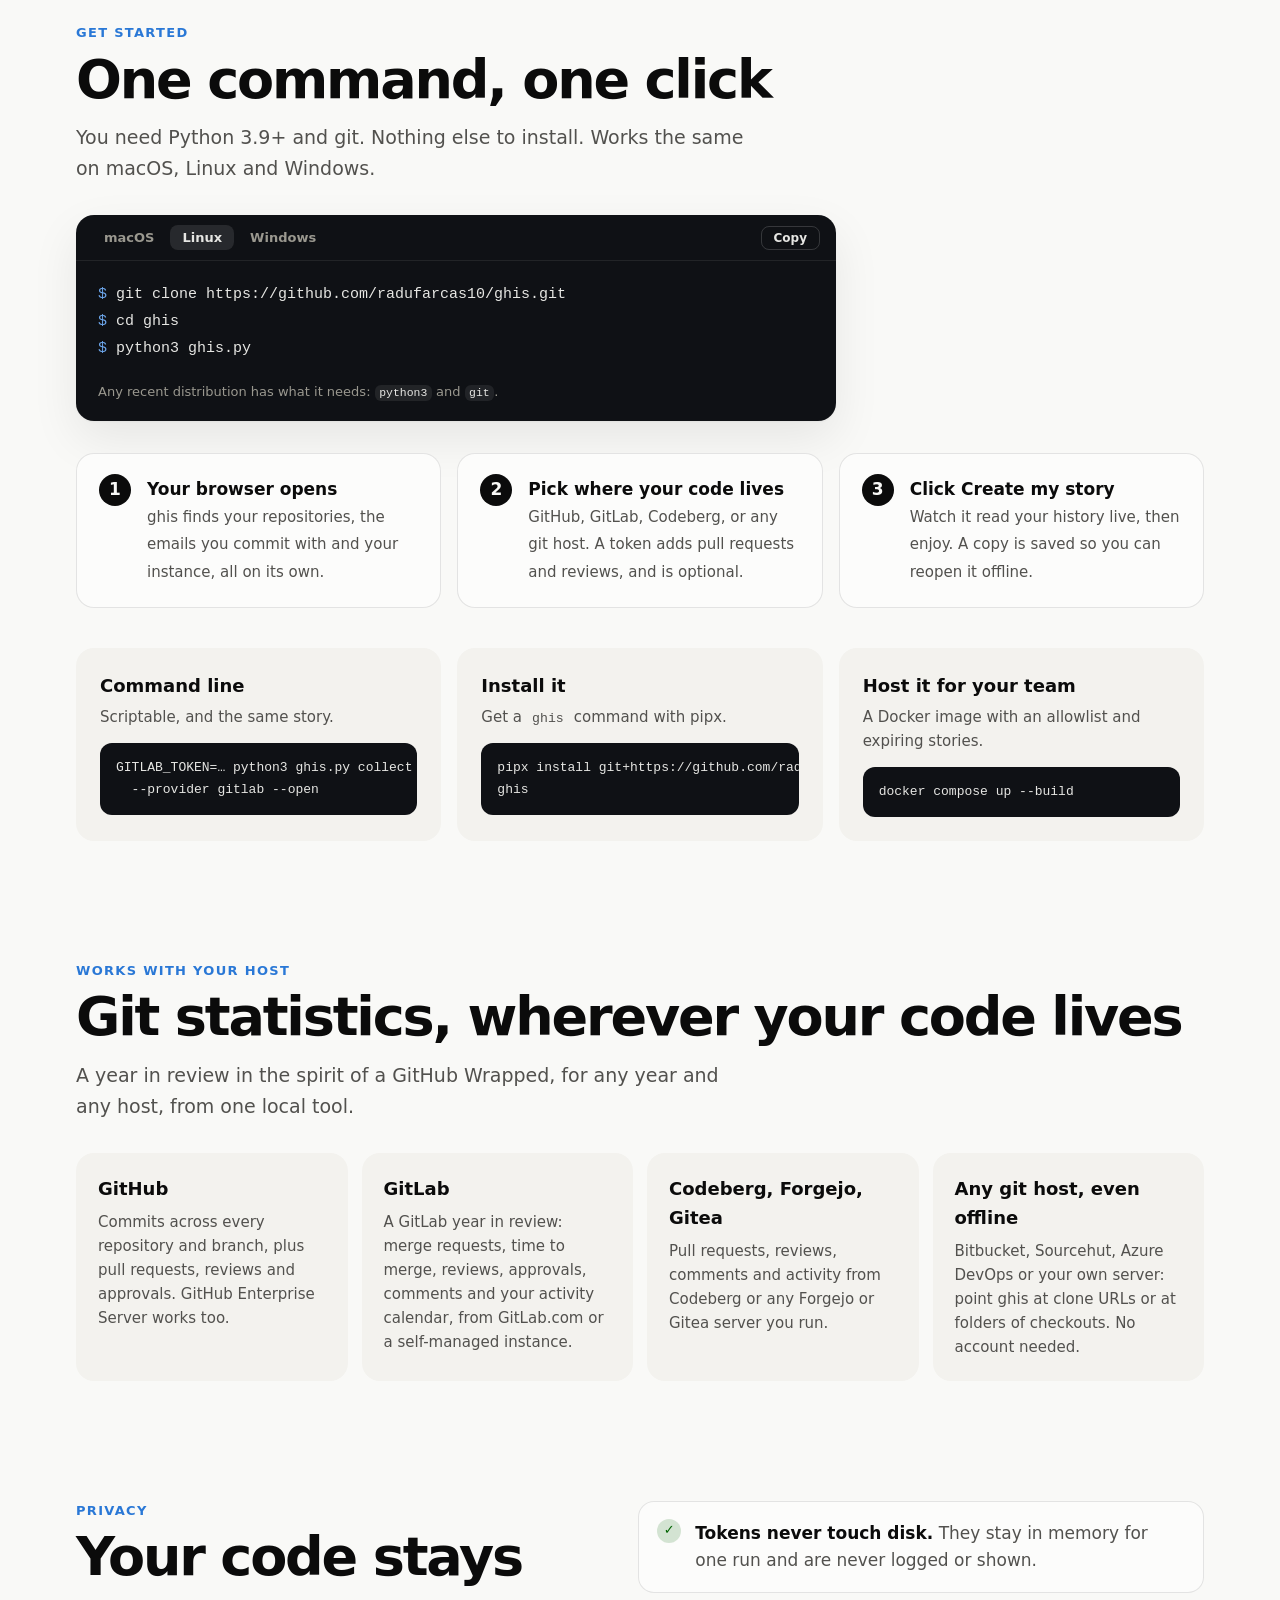
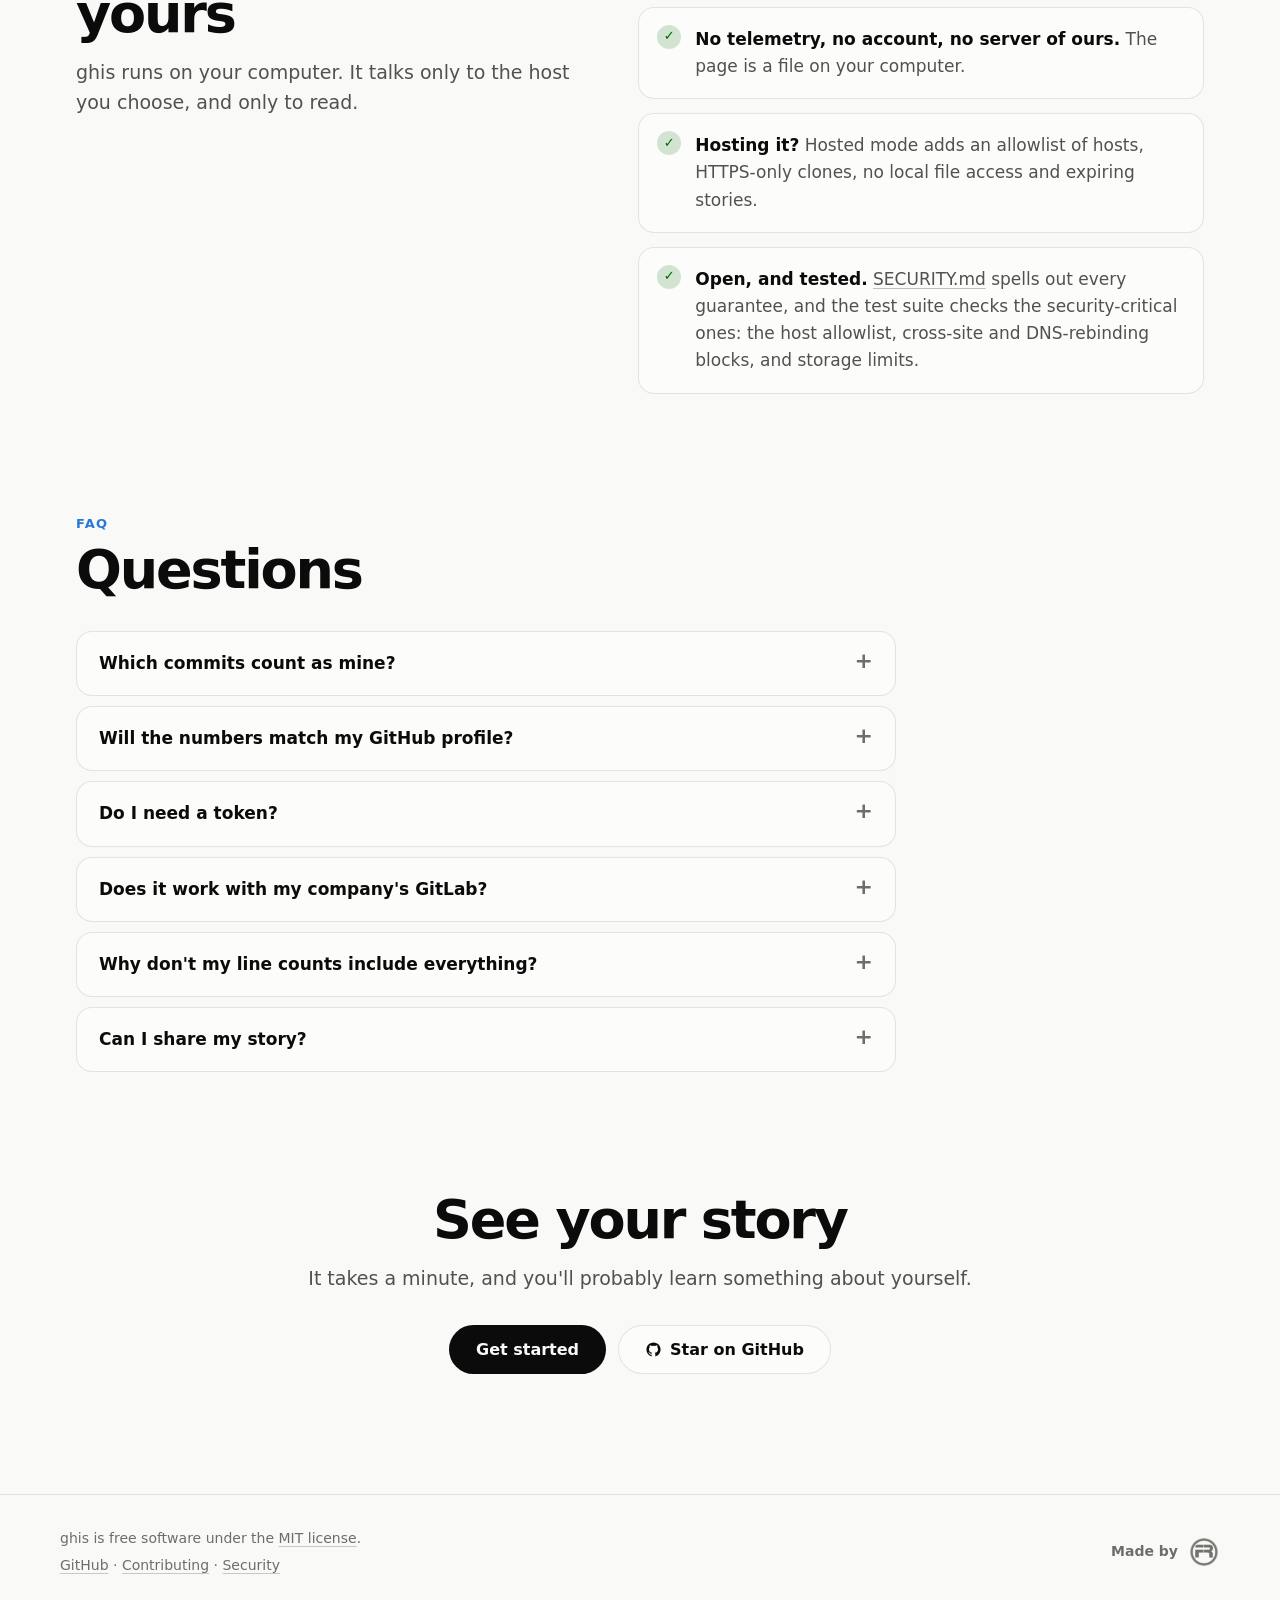
==== commit 2205d3a7: "fix:v0.0.0.1site" ====
--- a/site/index.html
+++ b/site/index.html
@@ -72,7 +72,8 @@
 			},
 			"sameAs": [
 				"https://github.com/radufarcas10/ghis"
-			]
+			],
+			"keywords": "git statistics, GitHub wrapped, GitLab year in review, Codeberg, contribution calendar, developer year in review, commit history"
 		},
 		{
 			"@type": "SoftwareSourceCode",
@@ -152,6 +153,7 @@
 		</a>
 		<nav class="nav-links" aria-label="Sections">
 			<a href="#features">Features</a>
+			<a href="#share">Share</a>
 			<a href="#start">Get started</a>
 			<a href="#privacy">Privacy</a>
 			<a href="#faq">FAQ</a>
@@ -168,6 +170,7 @@
 
 	<main id="top">
 		<section class="hero">
+			<a class="season" id="season" href="#start" hidden><span aria-hidden="true">🎆</span> Year-in-review season: make your <b data-season-year>2026</b> in code card <span aria-hidden="true">→</span></a>
 			<p class="badge"><span class="dot" aria-hidden="true"></span>Free and open source</p>
 			<h1>Your git history,<br><em>told beautifully.</em></h1>
 			<p class="lead">ghis reads your commits, pull requests and reviews from GitHub, GitLab, Codeberg or any git host, and turns them into an animated story of everything you've built.</p>
@@ -200,25 +203,56 @@
 			<p class="kicker">What you get</p>
 			<h2>Everything you built, in one page</h2>
 			<div class="features">
-				<article class="feature"><span class="f-icon" aria-hidden="true">🗓️</span><h3>Every day you showed up</h3><p>A contribution calendar for every year, with your longest streak and busiest day.</p></article>
-				<article class="feature"><span class="f-icon" aria-hidden="true">🦉</span><h3>Your rhythm</h3><p>The hours and weekdays you really code, in the timezone you committed from. Night owl or early bird?</p></article>
-				<article class="feature"><span class="f-icon" aria-hidden="true">📦</span><h3>Where your time went</h3><p>Repositories and languages by commits and lines changed. Lockfiles and build output don't count.</p></article>
-				<article class="feature"><span class="f-icon" aria-hidden="true">🤝</span><h3>Collaboration</h3><p>Pull and merge requests, time to merge, reviews and approvals. On GitLab and Codeberg, comments too.</p></article>
-				<article class="feature"><span class="f-icon" aria-hidden="true">🔥</span><h3>Highlights</h3><p>Your first commit, your biggest one, tickets touched and the words you reach for most.</p></article>
-				<article class="feature"><span class="f-icon" aria-hidden="true">✨</span><h3>Made to share</h3><p>Filter by year or repository, compare with last year, then download an image of your highlights that's safe to post.</p></article>
+				<article class="feature"><div class="f-visual"><svg width="100%" height="96" viewBox="0 0 280 96" preserveAspectRatio="xMidYMid meet" role="img" aria-label="A contribution calendar"><rect class="m3" x="6.0" y="3" width="10.5" height="10.5" rx="2.5"/><rect class="m2" x="6.0" y="16" width="10.5" height="10.5" rx="2.5"/><rect class="m2" x="6.0" y="29" width="10.5" height="10.5" rx="2.5"/><rect class="m3" x="6.0" y="42" width="10.5" height="10.5" rx="2.5"/><rect class="m4" x="6.0" y="55" width="10.5" height="10.5" rx="2.5"/><rect class="m0" x="6.0" y="68" width="10.5" height="10.5" rx="2.5"/><rect class="m4" x="6.0" y="81" width="10.5" height="10.5" rx="2.5"/><rect class="m4" x="19.4" y="3" width="10.5" height="10.5" rx="2.5"/><rect class="m1" x="19.4" y="16" width="10.5" height="10.5" rx="2.5"/><rect class="m2" x="19.4" y="29" width="10.5" height="10.5" rx="2.5"/><rect class="m2" x="19.4" y="42" width="10.5" height="10.5" rx="2.5"/><rect class="m4" x="19.4" y="55" width="10.5" height="10.5" rx="2.5"/><rect class="m4" x="19.4" y="68" width="10.5" height="10.5" rx="2.5"/><rect class="m4" x="19.4" y="81" width="10.5" height="10.5" rx="2.5"/><rect class="m0" x="32.8" y="3" width="10.5" height="10.5" rx="2.5"/><rect class="m0" x="32.8" y="16" width="10.5" height="10.5" rx="2.5"/><rect class="m2" x="32.8" y="29" width="10.5" height="10.5" rx="2.5"/><rect class="m3" x="32.8" y="42" width="10.5" height="10.5" rx="2.5"/><rect class="m3" x="32.8" y="55" width="10.5" height="10.5" rx="2.5"/><rect class="m0" x="32.8" y="68" width="10.5" height="10.5" rx="2.5"/><rect class="m0" x="32.8" y="81" width="10.5" height="10.5" rx="2.5"/><rect class="m3" x="46.2" y="3" width="10.5" height="10.5" rx="2.5"/><rect class="m0" x="46.2" y="16" width="10.5" height="10.5" rx="2.5"/><rect class="m4" x="46.2" y="29" width="10.5" height="10.5" rx="2.5"/><rect class="m3" x="46.2" y="42" width="10.5" height="10.5" rx="2.5"/><rect class="m2" x="46.2" y="55" width="10.5" height="10.5" rx="2.5"/><rect class="m4" x="46.2" y="68" width="10.5" height="10.5" rx="2.5"/><rect class="m0" x="46.2" y="81" width="10.5" height="10.5" rx="2.5"/><rect class="m4" x="59.6" y="3" width="10.5" height="10.5" rx="2.5"/><rect class="m2" x="59.6" y="16" width="10.5" height="10.5" rx="2.5"/><rect class="m2" x="59.6" y="29" width="10.5" height="10.5" rx="2.5"/><rect class="m2" x="59.6" y="42" width="10.5" height="10.5" rx="2.5"/><rect class="m4" x="59.6" y="55" width="10.5" height="10.5" rx="2.5"/><rect class="m0" x="59.6" y="68" width="10.5" height="10.5" rx="2.5"/><rect class="m4" x="59.6" y="81" width="10.5" height="10.5" rx="2.5"/><rect class="m3" x="73.0" y="3" width="10.5" height="10.5" rx="2.5"/><rect class="m3" x="73.0" y="16" width="10.5" height="10.5" rx="2.5"/><rect class="m0" x="73.0" y="29" width="10.5" height="10.5" rx="2.5"/><rect class="m2" x="73.0" y="42" width="10.5" height="10.5" rx="2.5"/><rect class="m4" x="73.0" y="55" width="10.5" height="10.5" rx="2.5"/><rect class="m3" x="73.0" y="68" width="10.5" height="10.5" rx="2.5"/><rect class="m0" x="73.0" y="81" width="10.5" height="10.5" rx="2.5"/><rect class="m0" x="86.4" y="3" width="10.5" height="10.5" rx="2.5"/><rect class="m4" x="86.4" y="16" width="10.5" height="10.5" rx="2.5"/><rect class="m0" x="86.4" y="29" width="10.5" height="10.5" rx="2.5"/><rect class="m2" x="86.4" y="42" width="10.5" height="10.5" rx="2.5"/><rect class="m2" x="86.4" y="55" width="10.5" height="10.5" rx="2.5"/><rect class="m0" x="86.4" y="68" width="10.5" height="10.5" rx="2.5"/><rect class="m0" x="86.4" y="81" width="10.5" height="10.5" rx="2.5"/><rect class="m0" x="99.8" y="3" width="10.5" height="10.5" rx="2.5"/><rect class="m2" x="99.8" y="16" width="10.5" height="10.5" rx="2.5"/><rect class="m4" x="99.8" y="29" width="10.5" height="10.5" rx="2.5"/><rect class="m1" x="99.8" y="42" width="10.5" height="10.5" rx="2.5"/><rect class="m3" x="99.8" y="55" width="10.5" height="10.5" rx="2.5"/><rect class="m3" x="99.8" y="68" width="10.5" height="10.5" rx="2.5"/><rect class="m4" x="99.8" y="81" width="10.5" height="10.5" rx="2.5"/><rect class="m3" x="113.2" y="3" width="10.5" height="10.5" rx="2.5"/><rect class="m2" x="113.2" y="16" width="10.5" height="10.5" rx="2.5"/><rect class="m0" x="113.2" y="29" width="10.5" height="10.5" rx="2.5"/><rect class="m3" x="113.2" y="42" width="10.5" height="10.5" rx="2.5"/><rect class="m2" x="113.2" y="55" width="10.5" height="10.5" rx="2.5"/><rect class="m4" x="113.2" y="68" width="10.5" height="10.5" rx="2.5"/><rect class="m0" x="113.2" y="81" width="10.5" height="10.5" rx="2.5"/><rect class="m3" x="126.6" y="3" width="10.5" height="10.5" rx="2.5"/><rect class="m3" x="126.6" y="16" width="10.5" height="10.5" rx="2.5"/><rect class="m2" x="126.6" y="29" width="10.5" height="10.5" rx="2.5"/><rect class="m3" x="126.6" y="42" width="10.5" height="10.5" rx="2.5"/><rect class="m2" x="126.6" y="55" width="10.5" height="10.5" rx="2.5"/><rect class="m3" x="126.6" y="68" width="10.5" height="10.5" rx="2.5"/><rect class="m0" x="126.6" y="81" width="10.5" height="10.5" rx="2.5"/><rect class="m2" x="140.0" y="3" width="10.5" height="10.5" rx="2.5"/><rect class="m3" x="140.0" y="16" width="10.5" height="10.5" rx="2.5"/><rect class="m4" x="140.0" y="29" width="10.5" height="10.5" rx="2.5"/><rect class="m0" x="140.0" y="42" width="10.5" height="10.5" rx="2.5"/><rect class="m3" x="140.0" y="55" width="10.5" height="10.5" rx="2.5"/><rect class="m0" x="140.0" y="68" width="10.5" height="10.5" rx="2.5"/><rect class="m0" x="140.0" y="81" width="10.5" height="10.5" rx="2.5"/><rect class="m3" x="153.4" y="3" width="10.5" height="10.5" rx="2.5"/><rect class="m4" x="153.4" y="16" width="10.5" height="10.5" rx="2.5"/><rect class="m4" x="153.4" y="29" width="10.5" height="10.5" rx="2.5"/><rect class="m2" x="153.4" y="42" width="10.5" height="10.5" rx="2.5"/><rect class="m1" x="153.4" y="55" width="10.5" height="10.5" rx="2.5"/><rect class="m0" x="153.4" y="68" width="10.5" height="10.5" rx="2.5"/><rect class="m3" x="153.4" y="81" width="10.5" height="10.5" rx="2.5"/><rect class="m4" x="166.8" y="3" width="10.5" height="10.5" rx="2.5"/><rect class="m4" x="166.8" y="16" width="10.5" height="10.5" rx="2.5"/><rect class="m4" x="166.8" y="29" width="10.5" height="10.5" rx="2.5"/><rect class="m2" x="166.8" y="42" width="10.5" height="10.5" rx="2.5"/><rect class="m2" x="166.8" y="55" width="10.5" height="10.5" rx="2.5"/><rect class="m4" x="166.8" y="68" width="10.5" height="10.5" rx="2.5"/><rect class="m4" x="166.8" y="81" width="10.5" height="10.5" rx="2.5"/><rect class="m0" x="180.2" y="3" width="10.5" height="10.5" rx="2.5"/><rect class="m2" x="180.2" y="16" width="10.5" height="10.5" rx="2.5"/><rect class="m0" x="180.2" y="29" width="10.5" height="10.5" rx="2.5"/><rect class="m0" x="180.2" y="42" width="10.5" height="10.5" rx="2.5"/><rect class="m4" x="180.2" y="55" width="10.5" height="10.5" rx="2.5"/><rect class="m4" x="180.2" y="68" width="10.5" height="10.5" rx="2.5"/><rect class="m0" x="180.2" y="81" width="10.5" height="10.5" rx="2.5"/><rect class="m3" x="193.6" y="3" width="10.5" height="10.5" rx="2.5"/><rect class="m3" x="193.6" y="16" width="10.5" height="10.5" rx="2.5"/><rect class="m0" x="193.6" y="29" width="10.5" height="10.5" rx="2.5"/><rect class="m2" x="193.6" y="42" width="10.5" height="10.5" rx="2.5"/><rect class="m4" x="193.6" y="55" width="10.5" height="10.5" rx="2.5"/><rect class="m0" x="193.6" y="68" width="10.5" height="10.5" rx="2.5"/><rect class="m0" x="193.6" y="81" width="10.5" height="10.5" rx="2.5"/><rect class="m3" x="207.0" y="3" width="10.5" height="10.5" rx="2.5"/><rect class="m3" x="207.0" y="16" width="10.5" height="10.5" rx="2.5"/><rect class="m2" x="207.0" y="29" width="10.5" height="10.5" rx="2.5"/><rect class="m0" x="207.0" y="42" width="10.5" height="10.5" rx="2.5"/><rect class="m0" x="207.0" y="55" width="10.5" height="10.5" rx="2.5"/><rect class="m3" x="207.0" y="68" width="10.5" height="10.5" rx="2.5"/><rect class="m0" x="207.0" y="81" width="10.5" height="10.5" rx="2.5"/><rect class="m0" x="220.4" y="3" width="10.5" height="10.5" rx="2.5"/><rect class="m4" x="220.4" y="16" width="10.5" height="10.5" rx="2.5"/><rect class="m0" x="220.4" y="29" width="10.5" height="10.5" rx="2.5"/><rect class="m3" x="220.4" y="42" width="10.5" height="10.5" rx="2.5"/><rect class="m4" x="220.4" y="55" width="10.5" height="10.5" rx="2.5"/><rect class="m0" x="220.4" y="68" width="10.5" height="10.5" rx="2.5"/><rect class="m4" x="220.4" y="81" width="10.5" height="10.5" rx="2.5"/><rect class="m4" x="233.8" y="3" width="10.5" height="10.5" rx="2.5"/><rect class="m0" x="233.8" y="16" width="10.5" height="10.5" rx="2.5"/><rect class="m4" x="233.8" y="29" width="10.5" height="10.5" rx="2.5"/><rect class="m3" x="233.8" y="42" width="10.5" height="10.5" rx="2.5"/><rect class="m2" x="233.8" y="55" width="10.5" height="10.5" rx="2.5"/><rect class="m0" x="233.8" y="68" width="10.5" height="10.5" rx="2.5"/><rect class="m0" x="233.8" y="81" width="10.5" height="10.5" rx="2.5"/><rect class="m2" x="247.2" y="3" width="10.5" height="10.5" rx="2.5"/><rect class="m3" x="247.2" y="16" width="10.5" height="10.5" rx="2.5"/><rect class="m2" x="247.2" y="29" width="10.5" height="10.5" rx="2.5"/><rect class="m2" x="247.2" y="42" width="10.5" height="10.5" rx="2.5"/><rect class="m0" x="247.2" y="55" width="10.5" height="10.5" rx="2.5"/><rect class="m4" x="247.2" y="68" width="10.5" height="10.5" rx="2.5"/><rect class="m0" x="247.2" y="81" width="10.5" height="10.5" rx="2.5"/><rect class="m3" x="260.6" y="3" width="10.5" height="10.5" rx="2.5"/><rect class="m4" x="260.6" y="16" width="10.5" height="10.5" rx="2.5"/><rect class="m0" x="260.6" y="29" width="10.5" height="10.5" rx="2.5"/><rect class="m4" x="260.6" y="42" width="10.5" height="10.5" rx="2.5"/><rect class="m2" x="260.6" y="55" width="10.5" height="10.5" rx="2.5"/><rect class="m0" x="260.6" y="68" width="10.5" height="10.5" rx="2.5"/><rect class="m0" x="260.6" y="81" width="10.5" height="10.5" rx="2.5"/></svg></div><h3>Every day you showed up</h3><p>A contribution calendar for every year, with your longest streak and busiest day.</p></article>
+				<article class="feature"><div class="f-visual"><svg width="100%" height="96" viewBox="0 0 280 96" preserveAspectRatio="xMidYMid meet" role="img" aria-label="Commits by weekday and hour"><circle class="pd" cx="14" cy="12" r="2.0"/><circle class="pd0" cx="33" cy="12" r="1.4"/><circle class="pd" cx="52" cy="12" r="3.2"/><circle class="pd" cx="71" cy="12" r="4.6"/><circle class="pd" cx="90" cy="12" r="5.9"/><circle class="pd" cx="109" cy="12" r="6.2"/><circle class="pd" cx="128" cy="12" r="4.8"/><circle class="pd" cx="147" cy="12" r="5.3"/><circle class="pd" cx="166" cy="12" r="6.6"/><circle class="pd" cx="185" cy="12" r="6.2"/><circle class="pd" cx="204" cy="12" r="4.3"/><circle class="pd" cx="223" cy="12" r="3.1"/><circle class="pd" cx="242" cy="12" r="2.9"/><circle class="pd" cx="261" cy="12" r="2.1"/><circle class="pd0" cx="14" cy="30" r="1.9"/><circle class="pd0" cx="33" cy="30" r="1.6"/><circle class="pd" cx="52" cy="30" r="3.4"/><circle class="pd" cx="71" cy="30" r="4.5"/><circle class="pd" cx="90" cy="30" r="6.7"/><circle class="pd" cx="109" cy="30" r="5.3"/><circle class="pd" cx="128" cy="30" r="4.7"/><circle class="pd" cx="147" cy="30" r="4.8"/><circle class="pd" cx="166" cy="30" r="6.7"/><circle class="pd" cx="185" cy="30" r="5.3"/><circle class="pd" cx="204" cy="30" r="4.1"/><circle class="pd" cx="223" cy="30" r="3.9"/><circle class="pd" cx="242" cy="30" r="2.9"/><circle class="pd" cx="261" cy="30" r="2.3"/><circle class="pd0" cx="14" cy="48" r="1.8"/><circle class="pd0" cx="33" cy="48" r="1.5"/><circle class="pd" cx="52" cy="48" r="2.9"/><circle class="pd" cx="71" cy="48" r="5.5"/><circle class="pd" cx="90" cy="48" r="5.4"/><circle class="pd" cx="109" cy="48" r="5.8"/><circle class="pd" cx="128" cy="48" r="4.8"/><circle class="pd" cx="147" cy="48" r="5.8"/><circle class="pd" cx="166" cy="48" r="5.5"/><circle class="pd" cx="185" cy="48" r="6.4"/><circle class="pd" cx="204" cy="48" r="4.6"/><circle class="pd" cx="223" cy="48" r="3.8"/><circle class="pd" cx="242" cy="48" r="3.0"/><circle class="pd" cx="261" cy="48" r="2.1"/><circle class="pd0" cx="14" cy="66" r="1.7"/><circle class="pd0" cx="33" cy="66" r="1.4"/><circle class="pd" cx="52" cy="66" r="3.3"/><circle class="pd" cx="71" cy="66" r="5.1"/><circle class="pd" cx="90" cy="66" r="6.8"/><circle class="pd" cx="109" cy="66" r="5.7"/><circle class="pd" cx="128" cy="66" r="3.8"/><circle class="pd" cx="147" cy="66" r="5.1"/><circle class="pd" cx="166" cy="66" r="6.1"/><circle class="pd" cx="185" cy="66" r="5.4"/><circle class="pd" cx="204" cy="66" r="4.3"/><circle class="pd" cx="223" cy="66" r="3.2"/><circle class="pd" cx="242" cy="66" r="3.1"/><circle class="pd" cx="261" cy="66" r="2.5"/><circle class="pd0" cx="14" cy="84" r="1.4"/><circle class="pd0" cx="33" cy="84" r="1.4"/><circle class="pd" cx="52" cy="84" r="2.5"/><circle class="pd" cx="71" cy="84" r="3.1"/><circle class="pd" cx="90" cy="84" r="4.5"/><circle class="pd" cx="109" cy="84" r="3.7"/><circle class="pd" cx="128" cy="84" r="2.9"/><circle class="pd" cx="147" cy="84" r="3.4"/><circle class="pd" cx="166" cy="84" r="3.9"/><circle class="pd" cx="185" cy="84" r="3.6"/><circle class="pd" cx="204" cy="84" r="3.3"/><circle class="pd" cx="223" cy="84" r="2.7"/><circle class="pd0" cx="242" cy="84" r="1.9"/><circle class="pd0" cx="261" cy="84" r="1.8"/></svg></div><h3>Your rhythm</h3><p>The hours and weekdays you really code, in the timezone you committed from. Night owl or early bird?</p></article>
+				<article class="feature"><div class="f-visual"><svg width="100%" height="96" viewBox="0 0 280 96" preserveAspectRatio="xMidYMid meet" role="img" aria-label="Repositories and languages"><text class="vt" x="0" y="13">storefront-ui</text><rect class="bar" x="84" y="5" width="190" height="10" rx="3"/><text class="vt" x="0" y="30">orders-api</text><rect class="bar" x="84" y="22" width="118" height="10" rx="3"/><text class="vt" x="0" y="47">search</text><rect class="bar" x="84" y="39" width="65" height="10" rx="3"/><text class="vt" x="0" y="64">docs</text><rect class="bar" x="84" y="56" width="42" height="10" rx="3"/><rect class="s1" x="0.0" y="76" width="82.9" height="12" rx="3"/><rect class="s2" x="84.9" y="76" width="63.8" height="12" rx="3"/><rect class="s3" x="150.7" y="76" width="47.3" height="12" rx="3"/><rect class="s4" x="200.0" y="76" width="33.6" height="12" rx="3"/><rect class="s5" x="235.6" y="76" width="19.9" height="12" rx="3"/><rect class="so" x="257.6" y="76" width="14.4" height="12" rx="3"/></svg></div><h3>Where your time went</h3><p>Repositories and languages by commits and lines changed. Lockfiles and build output don't count.</p></article>
+				<article class="feature"><div class="f-visual"><svg width="100%" height="96" viewBox="0 0 280 96" preserveAspectRatio="xMidYMid meet" role="img" aria-label="How long pull requests took to merge"><rect class="bar" x="22" y="68.4" width="20" height="9.6" rx="3"/><rect class="bar" x="64" y="17.2" width="20" height="60.8" rx="3"/><rect class="bar" x="106" y="42.8" width="20" height="35.2" rx="3"/><rect class="bar" x="148" y="58.8" width="20" height="19.2" rx="3"/><rect class="bar" x="190" y="66.5" width="20" height="11.5" rx="3"/><rect class="bar" x="232" y="72.9" width="20" height="5.1" rx="3"/><line class="base" x1="8" x2="272" y1="78.5" y2="78.5"/><text class="vt" x="32" y="92" text-anchor="middle"><1h</text><text class="vt" x="74" y="92" text-anchor="middle">1d</text><text class="vt" x="116" y="92" text-anchor="middle">3d</text><text class="vt" x="158" y="92" text-anchor="middle">1w</text><text class="vt" x="200" y="92" text-anchor="middle">1m</text><text class="vt" x="242" y="92" text-anchor="middle">+</text></svg></div><h3>Collaboration</h3><p>Pull and merge requests, time to merge, reviews and approvals. On GitLab and Codeberg, comments too.</p></article>
+				<article class="feature"><div class="f-visual"><svg width="100%" height="96" viewBox="0 0 280 96" preserveAspectRatio="xMidYMid meet" role="img" aria-label="A timeline of milestones"><line class="base" x1="18" x2="18" y1="10" y2="86"/><circle class="msd" cx="18" cy="12" r="7"/><rect class="ml" x="36" y="5" width="75" height="5" rx="2.5"/><rect class="ml2" x="36" y="13" width="150" height="6" rx="3"/><circle class="msd" cx="18" cy="35" r="7"/><rect class="ml" x="36" y="28" width="55" height="5" rx="2.5"/><rect class="ml2" x="36" y="36" width="110" height="6" rx="3"/><circle class="msd" cx="18" cy="58" r="7"/><rect class="ml" x="36" y="51" width="85" height="5" rx="2.5"/><rect class="ml2" x="36" y="59" width="170" height="6" rx="3"/><circle class="msd" cx="18" cy="81" r="7"/><rect class="ml" x="36" y="74" width="45" height="5" rx="2.5"/><rect class="ml2" x="36" y="82" width="90" height="6" rx="3"/></svg></div><h3>Highlights</h3><p>Your first commit, your biggest one, tickets touched and the words you reach for most.</p></article>
+				<article class="feature"><div class="f-visual"><svg width="100%" height="96" viewBox="0 0 280 96" preserveAspectRatio="xMidYMid meet" role="img" aria-label="A share card"><rect class="cardbg" x="40" y="4" width="200" height="88" rx="9"/><rect class="cl" x="52" y="15" width="10" height="10" rx="2.5"/><rect class="cl2" x="66" y="17" width="26" height="6" rx="3"/><text class="cnum" x="52" y="54">677</text><rect class="ct" x="160" y="15" width="34" height="22" rx="4"/><rect class="ct" x="198" y="15" width="34" height="22" rx="4"/><rect class="ct" x="160" y="41" width="34" height="22" rx="4"/><rect class="ct" x="198" y="41" width="34" height="22" rx="4"/><rect class="m3" x="52.0" y="66.0" width="4.6" height="4.6" rx="1"/><rect class="m0" x="52.0" y="72.2" width="4.6" height="4.6" rx="1"/><rect class="m2" x="52.0" y="78.4" width="4.6" height="4.6" rx="1"/><rect class="m2" x="58.2" y="66.0" width="4.6" height="4.6" rx="1"/><rect class="m3" x="58.2" y="72.2" width="4.6" height="4.6" rx="1"/><rect class="m2" x="58.2" y="78.4" width="4.6" height="4.6" rx="1"/><rect class="m0" x="64.4" y="66.0" width="4.6" height="4.6" rx="1"/><rect class="m2" x="64.4" y="72.2" width="4.6" height="4.6" rx="1"/><rect class="m3" x="64.4" y="78.4" width="4.6" height="4.6" rx="1"/><rect class="m4" x="70.6" y="66.0" width="4.6" height="4.6" rx="1"/><rect class="m3" x="70.6" y="72.2" width="4.6" height="4.6" rx="1"/><rect class="m3" x="70.6" y="78.4" width="4.6" height="4.6" rx="1"/><rect class="m2" x="76.8" y="66.0" width="4.6" height="4.6" rx="1"/><rect class="m3" x="76.8" y="72.2" width="4.6" height="4.6" rx="1"/><rect class="m3" x="76.8" y="78.4" width="4.6" height="4.6" rx="1"/><rect class="m0" x="83.0" y="66.0" width="4.6" height="4.6" rx="1"/><rect class="m2" x="83.0" y="72.2" width="4.6" height="4.6" rx="1"/><rect class="m2" x="83.0" y="78.4" width="4.6" height="4.6" rx="1"/><rect class="m2" x="89.2" y="66.0" width="4.6" height="4.6" rx="1"/><rect class="m2" x="89.2" y="72.2" width="4.6" height="4.6" rx="1"/><rect class="m0" x="89.2" y="78.4" width="4.6" height="4.6" rx="1"/><rect class="m4" x="95.4" y="66.0" width="4.6" height="4.6" rx="1"/><rect class="m2" x="95.4" y="72.2" width="4.6" height="4.6" rx="1"/><rect class="m3" x="95.4" y="78.4" width="4.6" height="4.6" rx="1"/><rect class="m0" x="101.6" y="66.0" width="4.6" height="4.6" rx="1"/><rect class="m0" x="101.6" y="72.2" width="4.6" height="4.6" rx="1"/><rect class="m3" x="101.6" y="78.4" width="4.6" height="4.6" rx="1"/><rect class="m4" x="107.8" y="66.0" width="4.6" height="4.6" rx="1"/><rect class="m2" x="107.8" y="72.2" width="4.6" height="4.6" rx="1"/><rect class="m0" x="107.8" y="78.4" width="4.6" height="4.6" rx="1"/><rect class="m4" x="114.0" y="66.0" width="4.6" height="4.6" rx="1"/><rect class="m0" x="114.0" y="72.2" width="4.6" height="4.6" rx="1"/><rect class="m3" x="114.0" y="78.4" width="4.6" height="4.6" rx="1"/><rect class="m4" x="120.2" y="66.0" width="4.6" height="4.6" rx="1"/><rect class="m4" x="120.2" y="72.2" width="4.6" height="4.6" rx="1"/><rect class="m3" x="120.2" y="78.4" width="4.6" height="4.6" rx="1"/><rect class="m0" x="126.4" y="66.0" width="4.6" height="4.6" rx="1"/><rect class="m2" x="126.4" y="72.2" width="4.6" height="4.6" rx="1"/><rect class="m0" x="126.4" y="78.4" width="4.6" height="4.6" rx="1"/><rect class="m0" x="132.6" y="66.0" width="4.6" height="4.6" rx="1"/><rect class="m4" x="132.6" y="72.2" width="4.6" height="4.6" rx="1"/><rect class="m4" x="132.6" y="78.4" width="4.6" height="4.6" rx="1"/><rect class="m4" x="138.8" y="66.0" width="4.6" height="4.6" rx="1"/><rect class="m3" x="138.8" y="72.2" width="4.6" height="4.6" rx="1"/><rect class="m4" x="138.8" y="78.4" width="4.6" height="4.6" rx="1"/><rect class="m2" x="145.0" y="66.0" width="4.6" height="4.6" rx="1"/><rect class="m4" x="145.0" y="72.2" width="4.6" height="4.6" rx="1"/><rect class="m0" x="145.0" y="78.4" width="4.6" height="4.6" rx="1"/><rect class="cl2" x="196" y="78" width="36" height="5" rx="2.5"/></svg></div><h3>Made to share</h3><p>Filter by year or repository, compare with last year, then download an image of your highlights that's safe to post.</p></article>
 			</div>
 			<p class="fine">ghis counts what it can read from your repositories, so its numbers will not match your GitHub, GitLab or Codeberg profile exactly. <a href="#match">Why?</a></p>
+		</section>
+
+		<section class="block reveal split share-split" id="share">
+			<div>
+				<p class="kicker">Made to share</p>
+				<h2>Post your year</h2>
+				<p class="sub">Every story ends with a card of your highlights, sized for LinkedIn, X, Mastodon and Bluesky. It never shows repository names, commit messages or emails, so it is safe to post, and a small <b>made with ghis</b> lets friends find theirs.</p>
+				<div class="cta left">
+					<a class="btn primary" href="#start">Make yours</a>
+					<a class="btn" href="demo/" target="_blank" rel="noopener">See the demo card ↗</a>
+				</div>
+			</div>
+			<figure class="post" aria-label="An example post sharing a ghis card">
+				<div class="post-head">
+					<span class="post-avatar" aria-hidden="true">AE</span>
+					<div><b>Ada Example</b><span>@ada · 2h</span></div>
+				</div>
+				<p>Wrapped up my year in code. Turns out I'm an office-hours coder who mostly writes PHP 👇</p>
+				<img src="share-card.png" width="1200" height="630" loading="lazy" alt="Ada Example's ghis card: commits this year against last year, lines added, active days, longest streak, merged pull requests and a calendar strip">
+				<div class="post-actions" aria-hidden="true"><span>♡ 128</span><span>↻ 14</span><span>💬 9</span></div>
+			</figure>
 		</section>
 
 		<section class="block reveal" id="start">
 			<p class="kicker">Get started</p>
 			<h2>One command, one click</h2>
-			<p class="sub">You need Python 3.9+ and git. Nothing else to install. Works on Linux, macOS and Windows (there, type <code>py</code> instead of <code>python3</code>).</p>
+			<p class="sub">You need Python 3.9+ and git. Nothing else to install. Works the same on macOS, Linux and Windows.</p>
 			<div class="code-card">
-				<div class="code-head"><span>Terminal</span><button class="copy" type="button" data-copy="quickstart">Copy</button></div>
-				<pre id="quickstart"><code><span class="c">$</span> git clone <span data-repo-clone>https://github.com/radufarcas10/ghis.git</span>
-<span class="c">$</span> cd ghis
-<span class="c">$</span> python3 ghis.py</code></pre>
+				<div class="code-head">
+					<div class="os-tabs" role="tablist" aria-label="Your system">
+						<button type="button" role="tab" data-pick-os="mac" aria-selected="true">macOS</button>
+						<button type="button" role="tab" data-pick-os="linux" aria-selected="false">Linux</button>
+						<button type="button" role="tab" data-pick-os="windows" aria-selected="false">Windows</button>
+					</div>
+					<button class="copy" type="button" data-copy="quickstart">Copy</button>
+				</div>
+				<pre id="quickstart"><code><span class="c" data-os="mac linux">$</span><span class="c" data-os="windows">&gt;</span> git clone <span data-repo-clone>https://github.com/radufarcas10/ghis.git</span>
+<span class="c" data-os="mac linux">$</span><span class="c" data-os="windows">&gt;</span> cd ghis
+<span class="c" data-os="mac linux">$</span><span class="c" data-os="windows">&gt;</span> <span data-os="mac linux">python3</span><span data-os="windows">py</span> ghis.py</code></pre>
+				<p class="os-note" data-os="mac">macOS may ask whether Terminal can open your Desktop or Documents the first time ghis looks for checkouts: allow it.</p>
+				<p class="os-note" data-os="linux">Any recent distribution has what it needs: <code>python3</code> and <code>git</code>.</p>
+				<p class="os-note" data-os="windows">In PowerShell or Command Prompt. No git yet? Get it from <a href="https://git-scm.com/download/win" target="_blank" rel="noopener">git-scm.com</a>.</p>
 			</div>
 			<ol class="steps">
 				<li><b>Your browser opens</b><span>ghis finds your repositories, the emails you commit with and your instance, all on its own.</span></li>
@@ -230,8 +264,9 @@
 				<article class="way">
 					<h3>Command line</h3>
 					<p>Scriptable, and the same story.</p>
-					<pre><code>GITLAB_TOKEN=… python3 ghis.py collect \
-  --provider gitlab --open</code></pre>
+					<pre><code><span data-os="mac linux">GITLAB_TOKEN=… python3 ghis.py collect \
+  --provider gitlab --open</span><span data-os="windows">$env:GITLAB_TOKEN="…"
+py ghis.py collect --provider gitlab --open</span></code></pre>
 				</article>
 				<article class="way">
 					<h3>Install it</h3>
@@ -247,6 +282,18 @@
 			</div>
 		</section>
 
+		<section class="block reveal" id="hosts">
+			<p class="kicker">Works with your host</p>
+			<h2>Git statistics, wherever your code lives</h2>
+			<p class="sub">A year in review in the spirit of a GitHub Wrapped, for any year and any host, from one local tool.</p>
+			<div class="hosts-grid">
+				<article class="host"><h3>GitHub</h3><p>Commits across every repository and branch, plus pull requests, reviews and approvals. GitHub Enterprise Server works too.</p></article>
+				<article class="host"><h3>GitLab</h3><p>A GitLab year in review: merge requests, time to merge, reviews, approvals, comments and your activity calendar, from GitLab.com or a self-managed instance.</p></article>
+				<article class="host"><h3>Codeberg, Forgejo, Gitea</h3><p>Pull requests, reviews, comments and activity from Codeberg or any Forgejo or Gitea server you run.</p></article>
+				<article class="host"><h3>Any git host, even offline</h3><p>Bitbucket, Sourcehut, Azure DevOps or your own server: point ghis at clone URLs or at folders of checkouts. No account needed.</p></article>
+			</div>
+		</section>
+
 		<section class="block reveal split" id="privacy">
 			<div>
 				<p class="kicker">Privacy</p>
--- a/site/site.css
+++ b/site/site.css
@@ -11,6 +11,9 @@
 	--border: rgba(11, 11, 11, 0.1);
 	--shadow: 0 1px 2px rgba(11, 11, 11, 0.04), 0 18px 48px rgba(11, 11, 11, 0.08);
 	--accent: #2a78d6;
+	--s1: #2a78d6; --s2: #eb6834; --s3: #1baf7a; --s4: #eda100; --s5: #e87ba4; --other: #b5b3ab;
+	--q0: #ebeae4; --q1: #b7d3f6; --q2: #6da7ec; --q3: #2a78d6; --q4: #184f95;
+	--grid: #e1e0d9;
 	--violet: #6250d6;
 	--aqua: #1baf7a;
 	--good: #006300;
@@ -35,6 +38,9 @@
 		--border: rgba(255, 255, 255, 0.1);
 		--shadow: 0 1px 2px rgba(0, 0, 0, 0.5), 0 18px 48px rgba(0, 0, 0, 0.45);
 		--accent: #3987e5;
+		--s1: #3987e5; --s2: #d95926; --s3: #199e70; --s4: #c98500; --s5: #d55181; --other: #5d5c57;
+		--q0: #232321; --q1: #104281; --q2: #1c5cab; --q3: #3987e5; --q4: #86b6ef;
+		--grid: #2c2c2a;
 		--violet: #9085e9;
 		--aqua: #199e70;
 		--good: #0ca30c;
@@ -55,6 +61,9 @@
 	--border: rgba(255, 255, 255, 0.1);
 	--shadow: 0 1px 2px rgba(0, 0, 0, 0.5), 0 18px 48px rgba(0, 0, 0, 0.45);
 	--accent: #3987e5;
+	--s1: #3987e5; --s2: #d95926; --s3: #199e70; --s4: #c98500; --s5: #d55181; --other: #5d5c57;
+	--q0: #232321; --q1: #104281; --q2: #1c5cab; --q3: #3987e5; --q4: #86b6ef;
+	--grid: #2c2c2a;
 	--violet: #9085e9;
 	--aqua: #199e70;
 	--good: #0ca30c;
@@ -178,7 +187,25 @@
 	transition: transform 0.3s var(--ease), box-shadow 0.3s;
 }
 .feature:hover { transform: translateY(-4px); box-shadow: var(--shadow); }
-.f-icon { display: inline-grid; place-items: center; width: 48px; height: 48px; border-radius: 14px; background: var(--surface-2); font-size: 24px; }
+.f-visual { display: grid; place-items: center; height: 120px; padding: 12px 14px; border-radius: 14px; background: var(--surface-2); overflow: hidden; }
+.f-visual svg { display: block; width: 100%; height: 100%; max-width: 300px; }
+.f-visual .m0 { fill: var(--grid); } .f-visual .m1 { fill: var(--q1); } .f-visual .m2 { fill: var(--q2); }
+.f-visual .m3 { fill: var(--q3); } .f-visual .m4 { fill: var(--q4); }
+.f-visual .pd { fill: var(--s1); } .f-visual .pd0 { fill: var(--grid); }
+.f-visual .bar { fill: var(--s1); } .f-visual .base { stroke: var(--grid); stroke-width: 1.5; }
+.f-visual .vt { fill: var(--muted); font: 600 10px var(--font); }
+.f-visual .s1 { fill: var(--s1); } .f-visual .s2 { fill: var(--s2); } .f-visual .s3 { fill: var(--s3); }
+.f-visual .s4 { fill: var(--s4); } .f-visual .s5 { fill: var(--s5); } .f-visual .so { fill: var(--other); }
+.f-visual .msd { fill: var(--surface); stroke: var(--s1); stroke-width: 3; }
+.f-visual .ml { fill: var(--ink-2); opacity: 0.55; } .f-visual .ml2 { fill: var(--grid); }
+.f-visual .cardbg { fill: #0d0d0d; } .f-visual .cl { fill: #f0efec; } .f-visual .cl2 { fill: #5d5c57; }
+.f-visual .ct { fill: #232321; } .f-visual .cnum { fill: #6da7ec; font: 850 32px var(--font); letter-spacing: -1px; }
+/* The miniatures fill in when their card scrolls into view. */
+.reveal .f-visual svg > * { opacity: 0; transition: opacity 0.6s var(--ease); }
+.reveal.in .f-visual svg > * { opacity: 1; }
+.reveal.in .f-visual svg > :nth-child(3n + 1) { transition-delay: 0.15s; }
+.reveal.in .f-visual svg > :nth-child(3n + 2) { transition-delay: 0.3s; }
+.reveal.in .f-visual svg > :nth-child(3n) { transition-delay: 0.45s; }
 .feature h3 { margin: 18px 0 6px; font-size: 20px; letter-spacing: -0.02em; }
 .feature p { margin: 0; color: var(--ink-2); font-size: 16px; }
 .reveal .feature { opacity: 0; transform: translateY(18px); transition: opacity 0.7s var(--ease), transform 0.7s var(--ease), box-shadow 0.3s; }
@@ -212,6 +239,46 @@
 .way p { margin: 4px 0 14px; color: var(--ink-2); font-size: 15px; }
 .way pre { margin: 0; padding: 14px 16px; border-radius: 12px; background: var(--code); color: var(--code-ink); overflow-x: auto; font: 13px/1.7 var(--mono); }
 .way pre code { background: none; padding: 0; font: inherit; }
+
+/* ------------------------------------------------------------------ share, hosts, OS tabs, season */
+
+.share-split { align-items: center; }
+.cta.left { justify-content: flex-start; animation: none; }
+.post { margin: 0; padding: 18px; border-radius: 18px; background: var(--surface); border: 1px solid var(--border); box-shadow: var(--shadow); }
+.post-head { display: flex; align-items: center; gap: 12px; }
+.post-head b { display: block; font-size: 15px; }
+.post-head span:not(.post-avatar) { display: block; font-size: 13px; color: var(--muted); }
+.post-avatar { display: grid; place-items: center; width: 42px; height: 42px; border-radius: 50%; background: var(--ink); color: var(--page); font-weight: 800; font-size: 14px; }
+.post p { margin: 12px 0; font-size: 15px; color: var(--ink); }
+.post img { display: block; width: 100%; height: auto; border-radius: 12px; border: 1px solid var(--border); }
+.post-actions { display: flex; gap: 22px; margin-top: 12px; font-size: 14px; color: var(--muted); }
+
+.hosts-grid { display: grid; grid-template-columns: repeat(auto-fit, minmax(min(100%, 240px), 1fr)); gap: 14px; margin-top: 32px; }
+.host { padding: 22px; border-radius: 18px; background: var(--surface-2); }
+.host h3 { margin: 0 0 6px; font-size: 18px; }
+.host p { margin: 0; color: var(--ink-2); font-size: 15px; }
+
+.os-tabs { display: flex; gap: 4px; }
+.os-tabs button { border: 0; background: transparent; color: #9a988f; font: 600 13px var(--font); padding: 5px 12px; border-radius: 8px; cursor: pointer; }
+.os-tabs button:hover { color: #e6e6e3; }
+.os-tabs button[aria-selected='true'] { background: rgba(255, 255, 255, 0.1); color: #e6e6e3; }
+.os-note { margin: 0; padding: 0 22px 18px; font-size: 13px; color: #9a988f; }
+.os-note code { background: rgba(255, 255, 255, 0.08); color: #e6e6e3; }
+.os-note a { color: #e6e6e3; }
+/* Only the chosen system's commands and note show (macOS until the script picks one). */
+body:not([data-os]) [data-os]:not([data-os~='mac']),
+body[data-os='mac'] [data-os]:not([data-os~='mac']),
+body[data-os='linux'] [data-os]:not([data-os~='linux']),
+body[data-os='windows'] [data-os]:not([data-os~='windows']) { display: none; }
+
+.season {
+	display: inline-flex; align-items: center; gap: 8px; margin: 0 0 14px; padding: 8px 16px; border-radius: 999px;
+	background: linear-gradient(100deg, color-mix(in srgb, var(--accent) 18%, var(--surface)), color-mix(in srgb, var(--violet) 18%, var(--surface)));
+	border: 1px solid var(--border); color: var(--ink); text-decoration: none; font-size: 14px; font-weight: 600;
+	animation: rise 0.8s var(--ease) both;
+}
+.season:hover { box-shadow: var(--shadow); }
+.hero .season:not([hidden]) + .badge { display: none; } /* in season, the banner takes the badge's place */
 
 /* ------------------------------------------------------------------ privacy, faq, final */
 
@@ -306,9 +373,10 @@
 
 	/* Features: icon beside the text, so six of them fit in a couple of screens. */
 	.features { gap: 10px; margin-top: 28px; }
-	.feature { display: grid; grid-template-columns: 44px 1fr; gap: 2px 14px; padding: 18px; border-radius: 16px; }
-	.f-icon { grid-row: span 2; width: 44px; height: 44px; font-size: 21px; border-radius: 12px; }
-	.feature h3 { margin: 0; font-size: 17px; }
+	.feature { padding: 16px; border-radius: 16px; }
+	.f-visual { height: 96px; }
+	.feature h3 { margin: 14px 0 4px; font-size: 17px; }
+	.post { padding: 14px; }
 	.feature p { font-size: 15px; }
 
 	/* Commands wrap instead of running off the screen. */
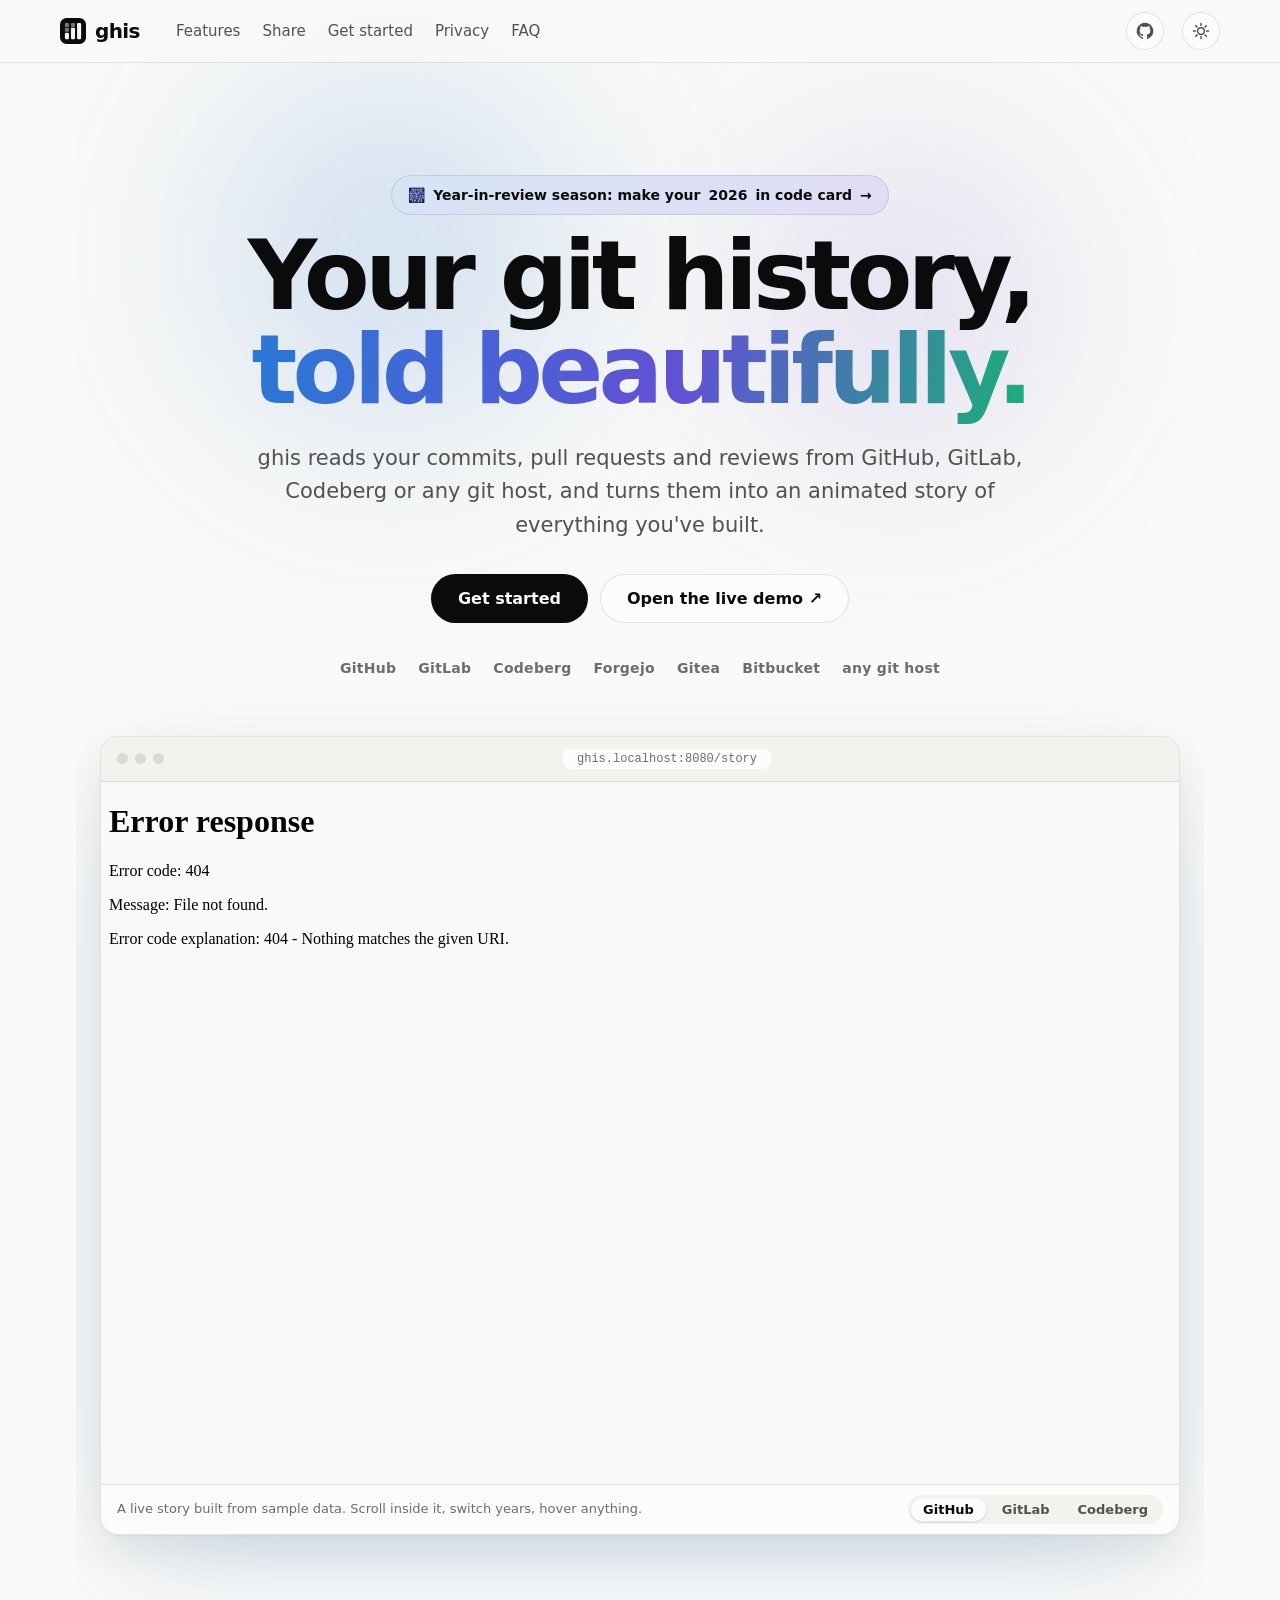
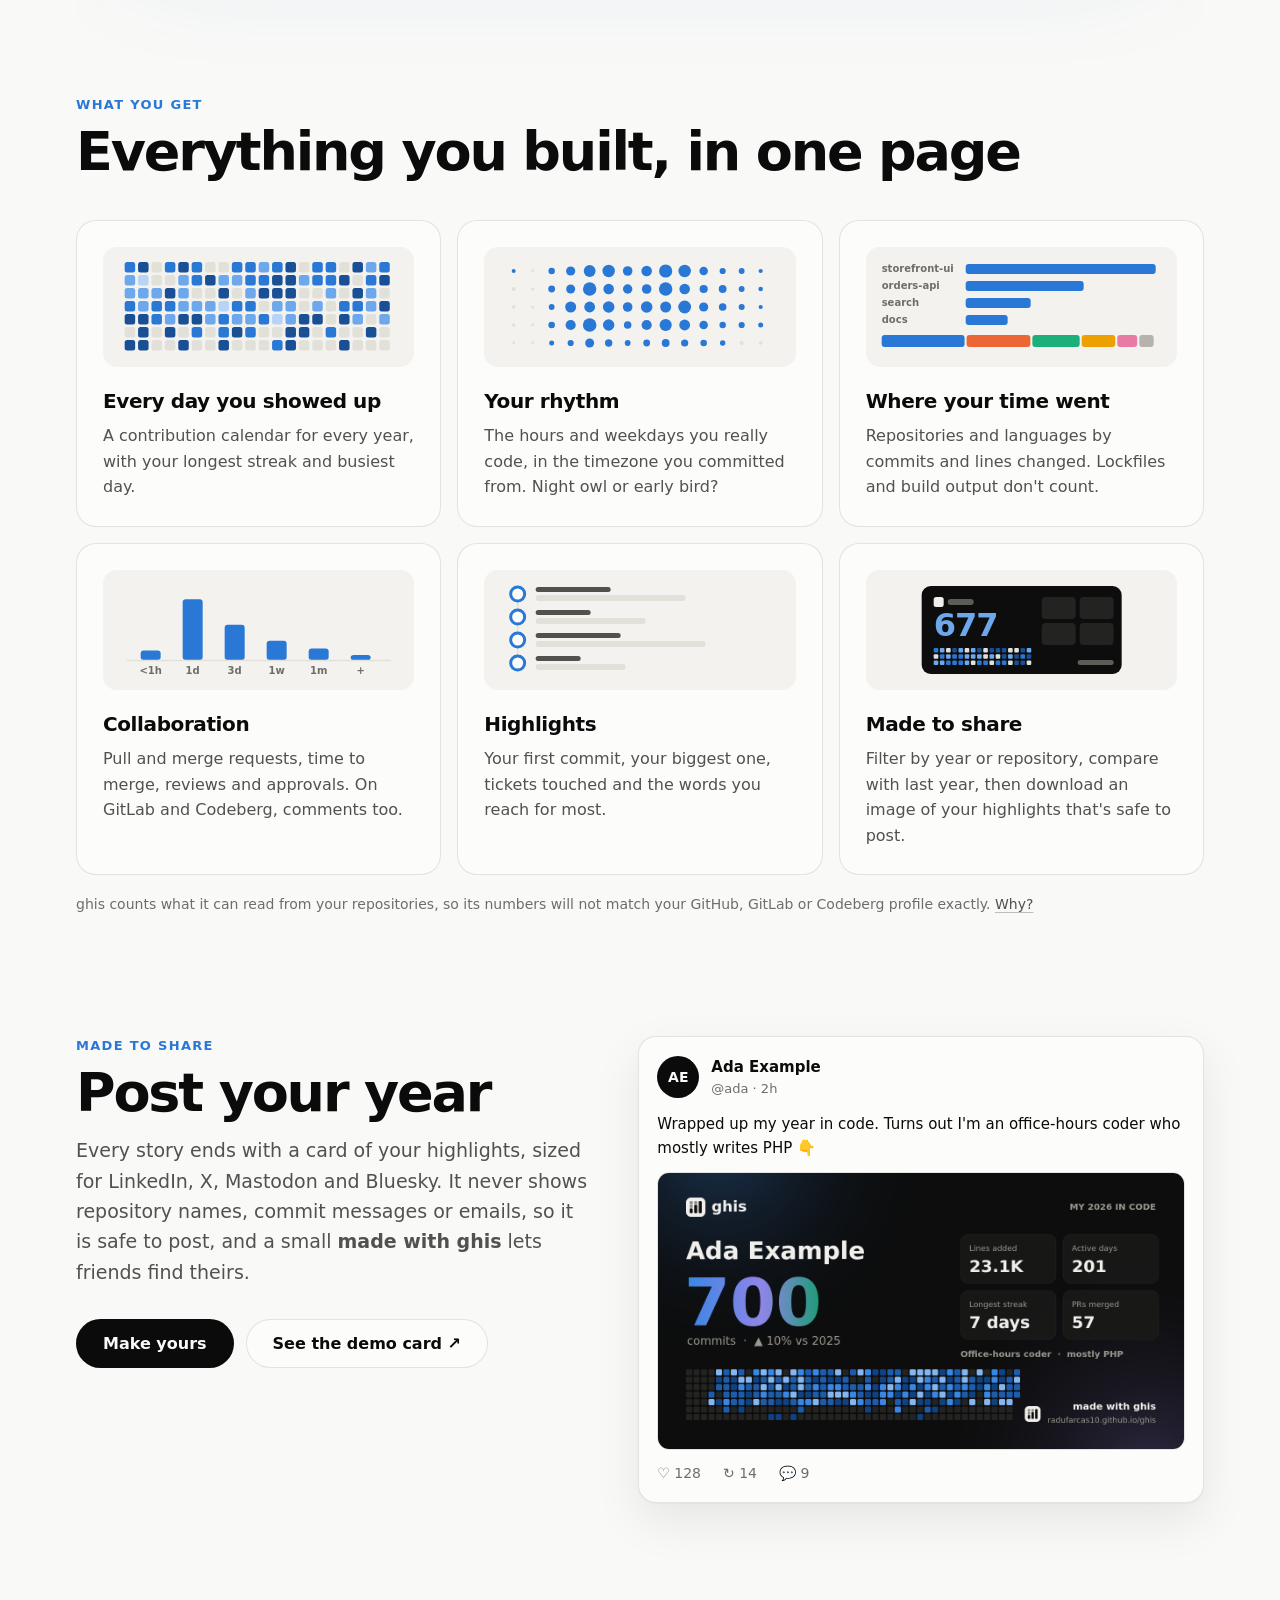
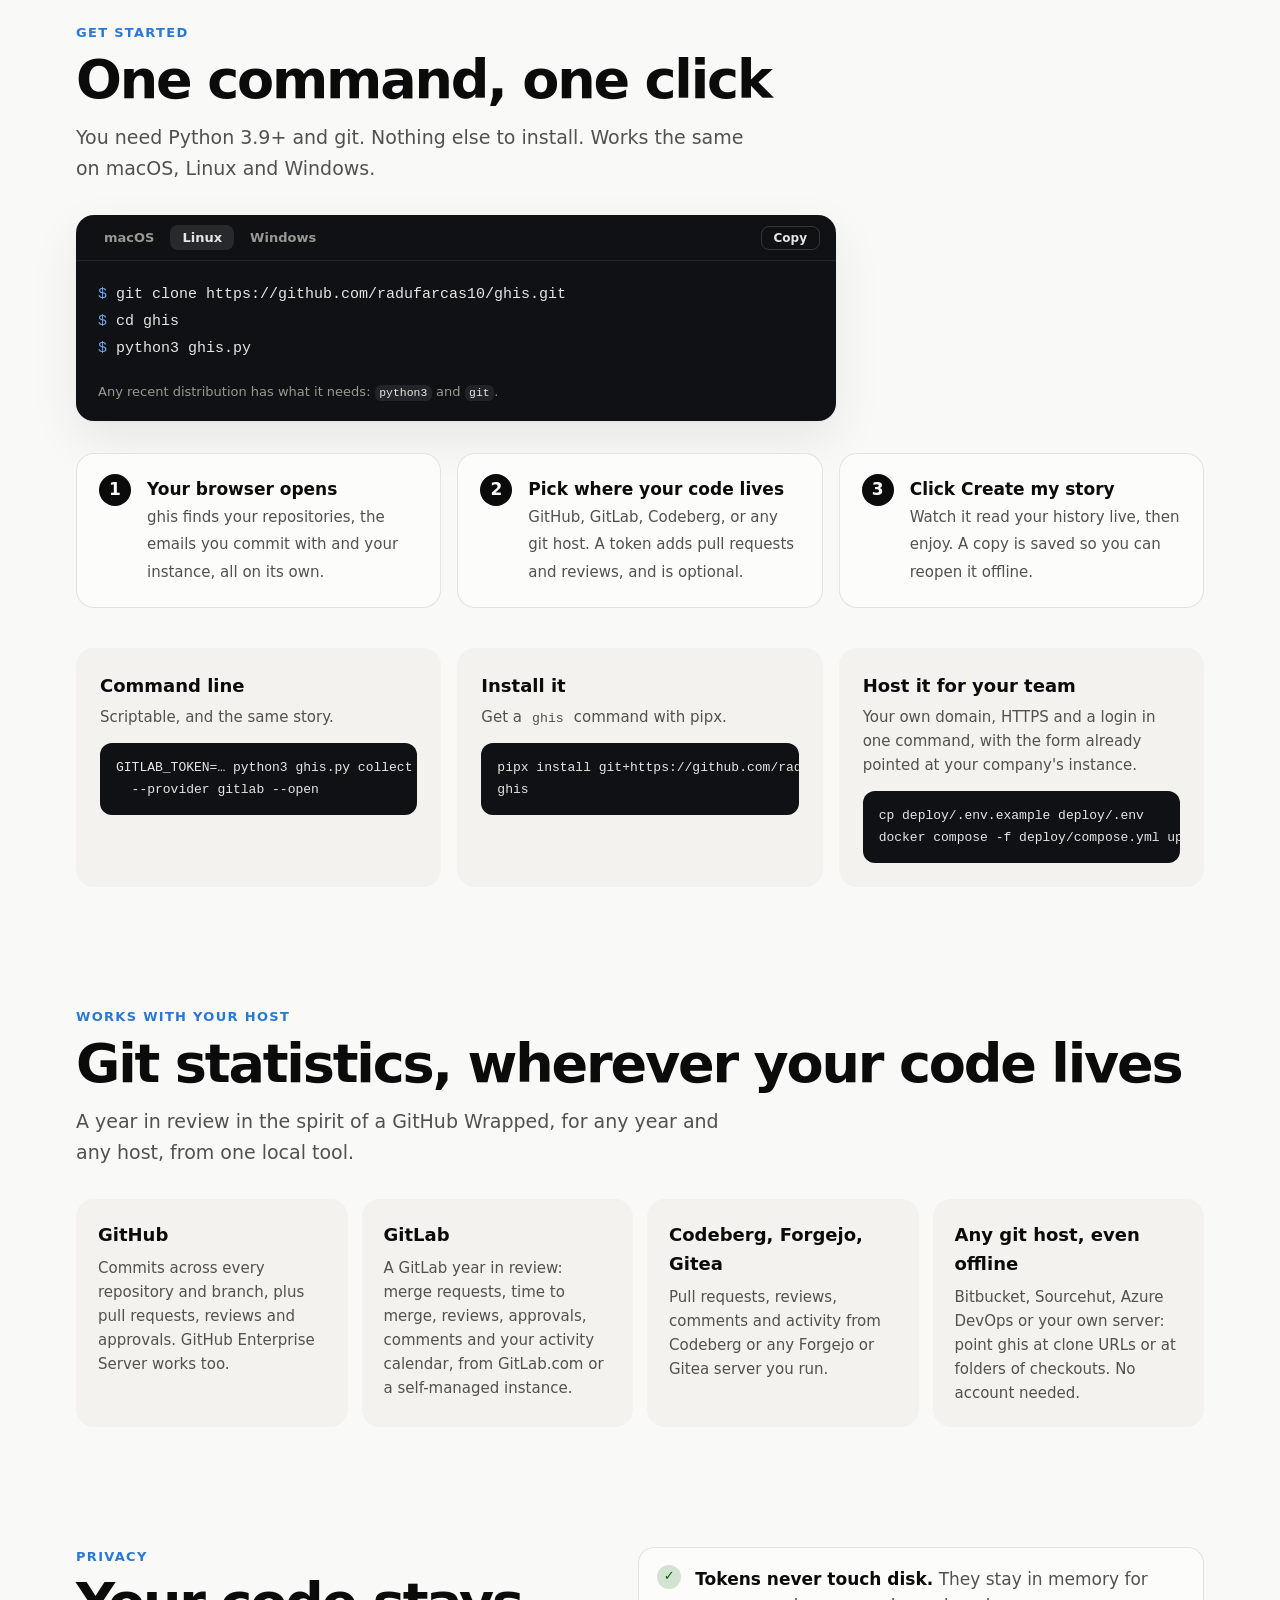
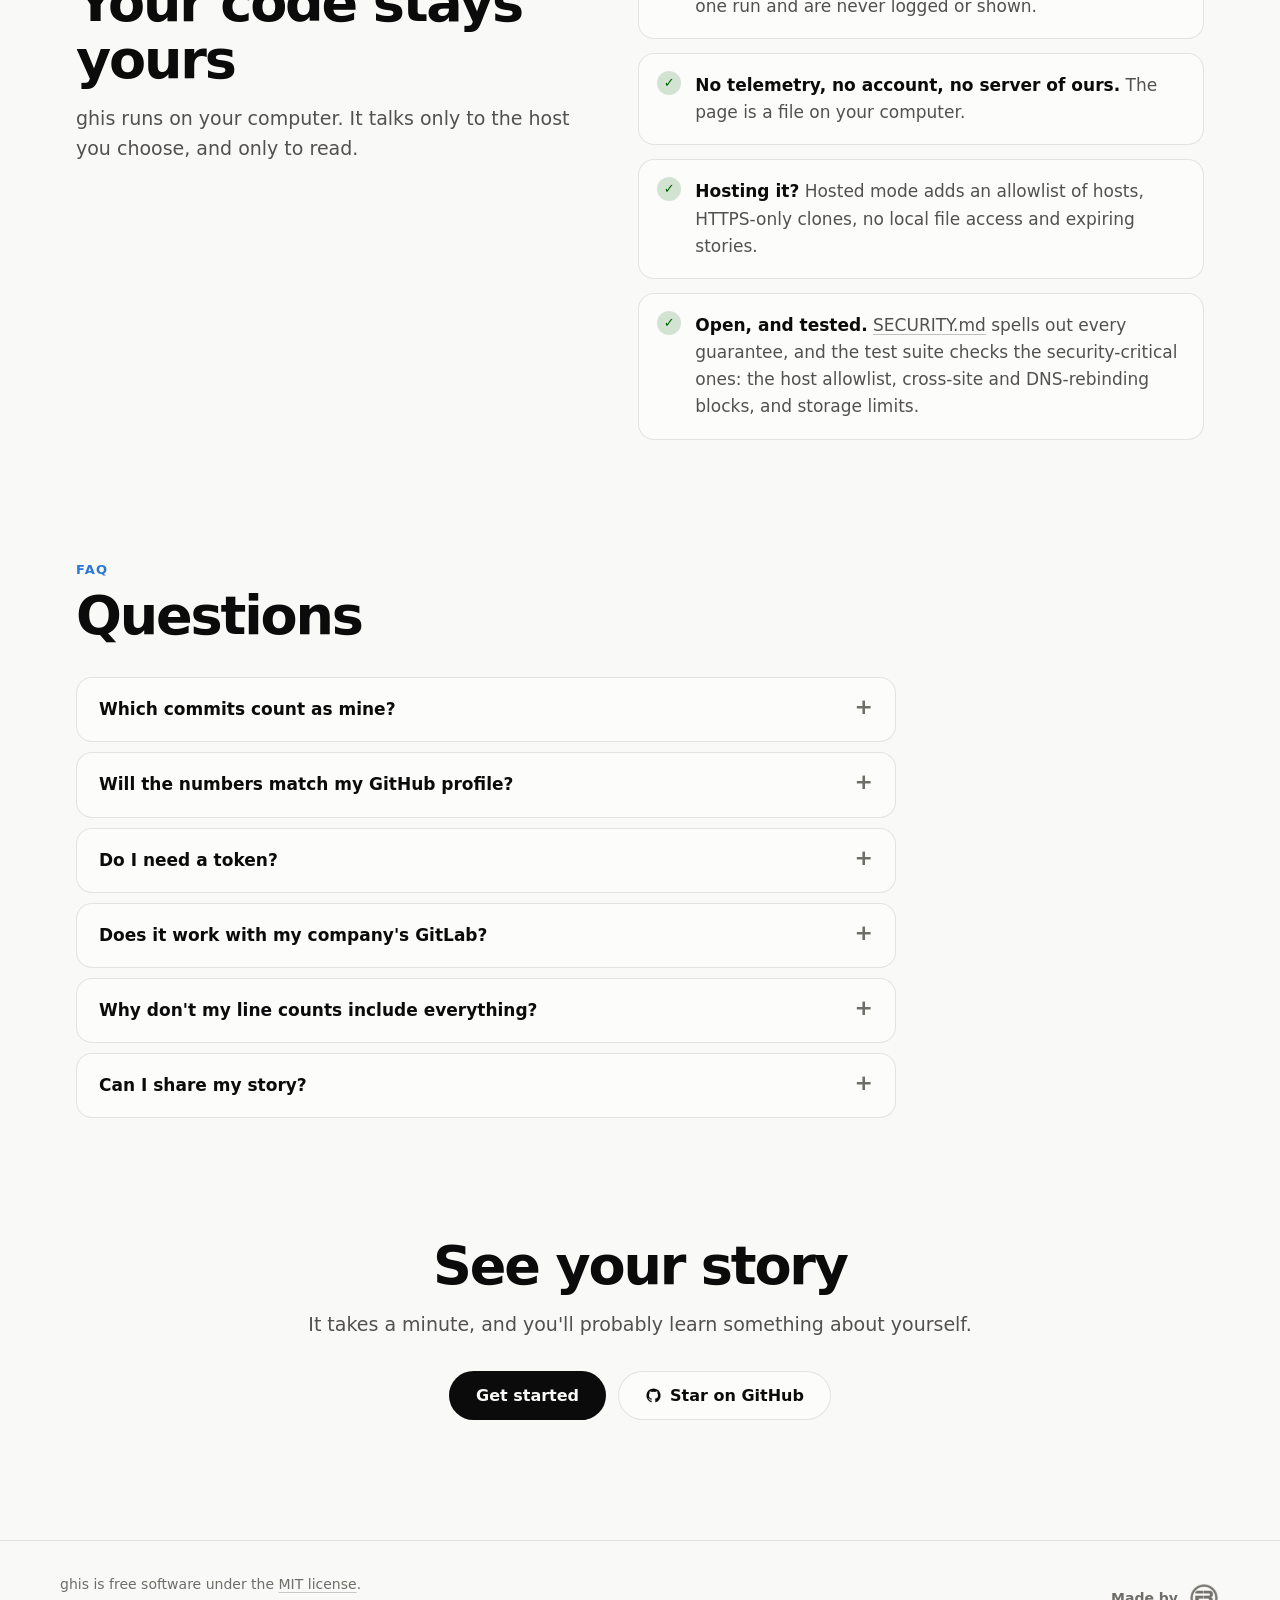
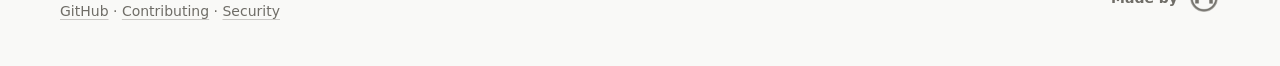
==== commit 31690242: "fix:v0.0.0.1shost" ====
--- a/site/index.html
+++ b/site/index.html
@@ -276,8 +276,9 @@
 				</article>
 				<article class="way">
 					<h3>Host it for your team</h3>
-					<p>A Docker image with an allowlist and expiring stories.</p>
-					<pre><code>docker compose up --build</code></pre>
+					<p>Your own domain, HTTPS and a login in one command, with the form already pointed at your company's instance.</p>
+					<pre><code>cp deploy/.env.example deploy/.env
+docker compose -f deploy/compose.yml up -d</code></pre>
 				</article>
 			</div>
 		</section>
